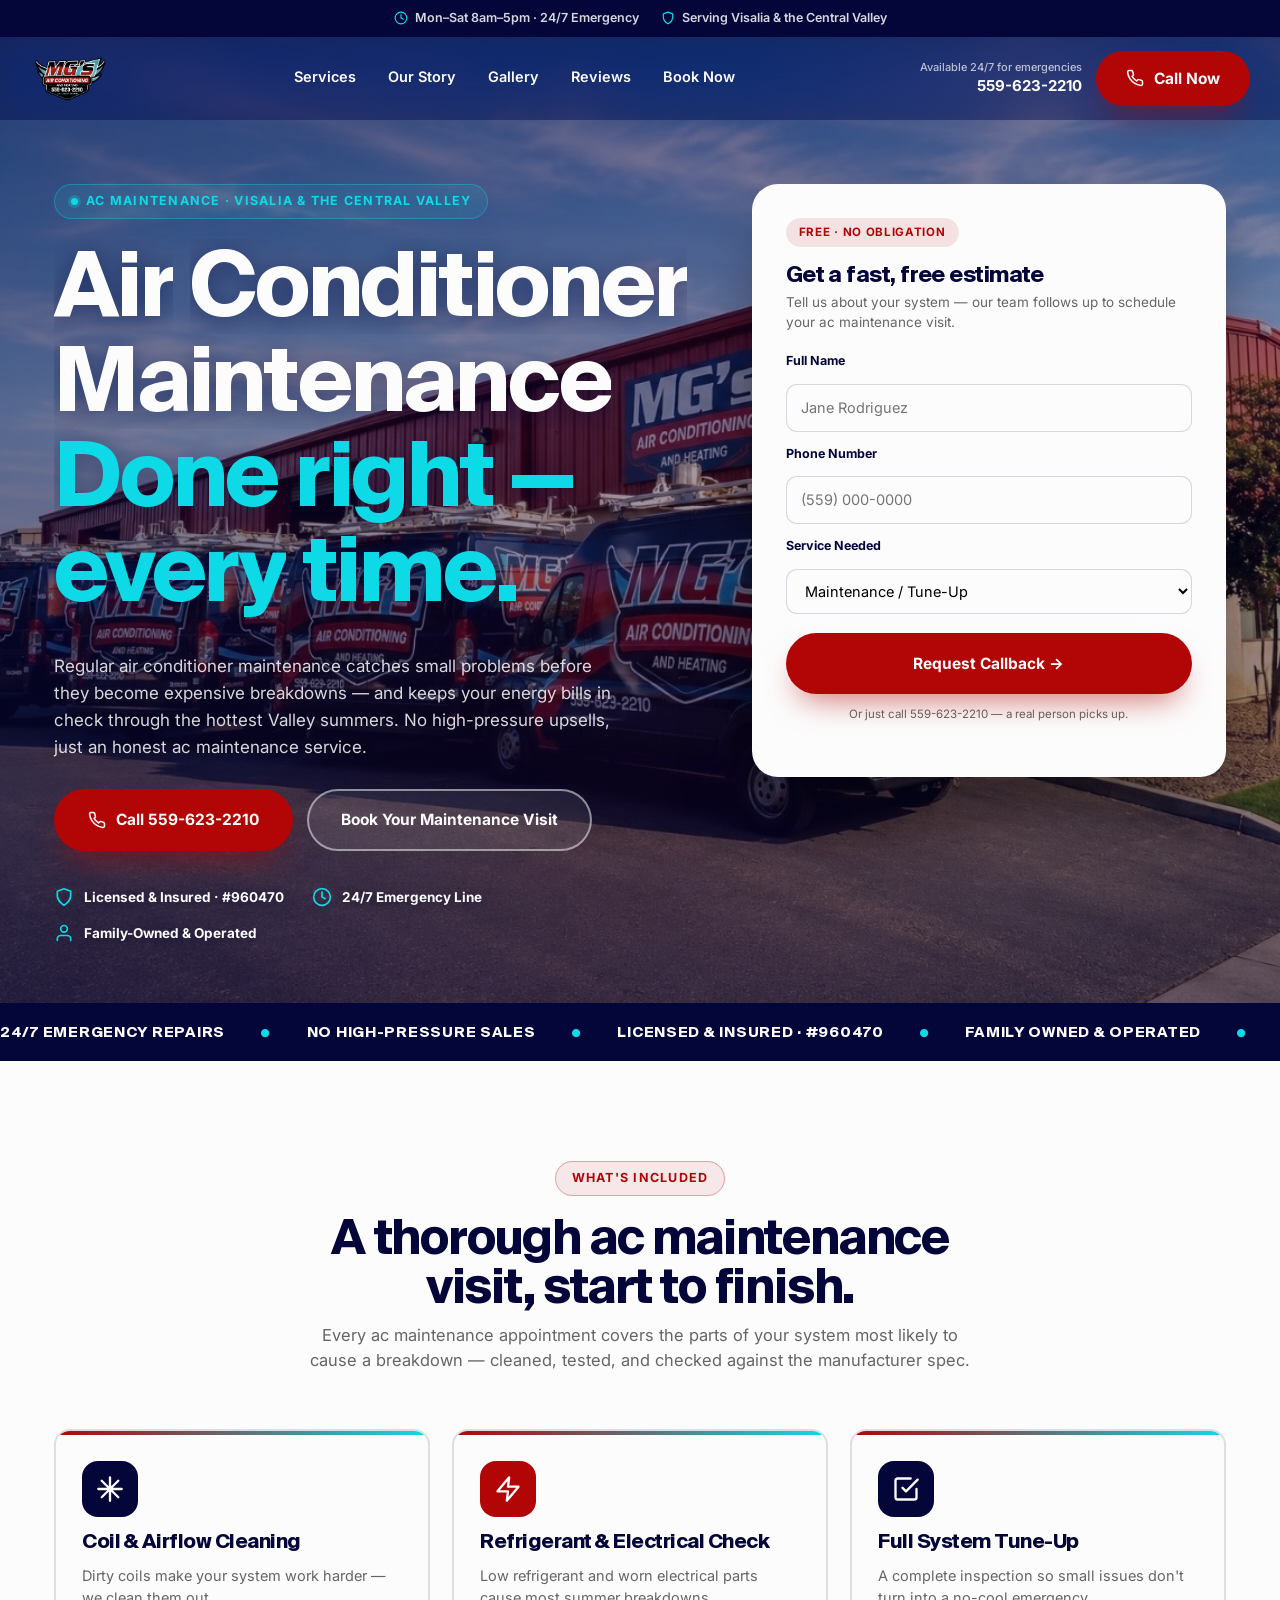
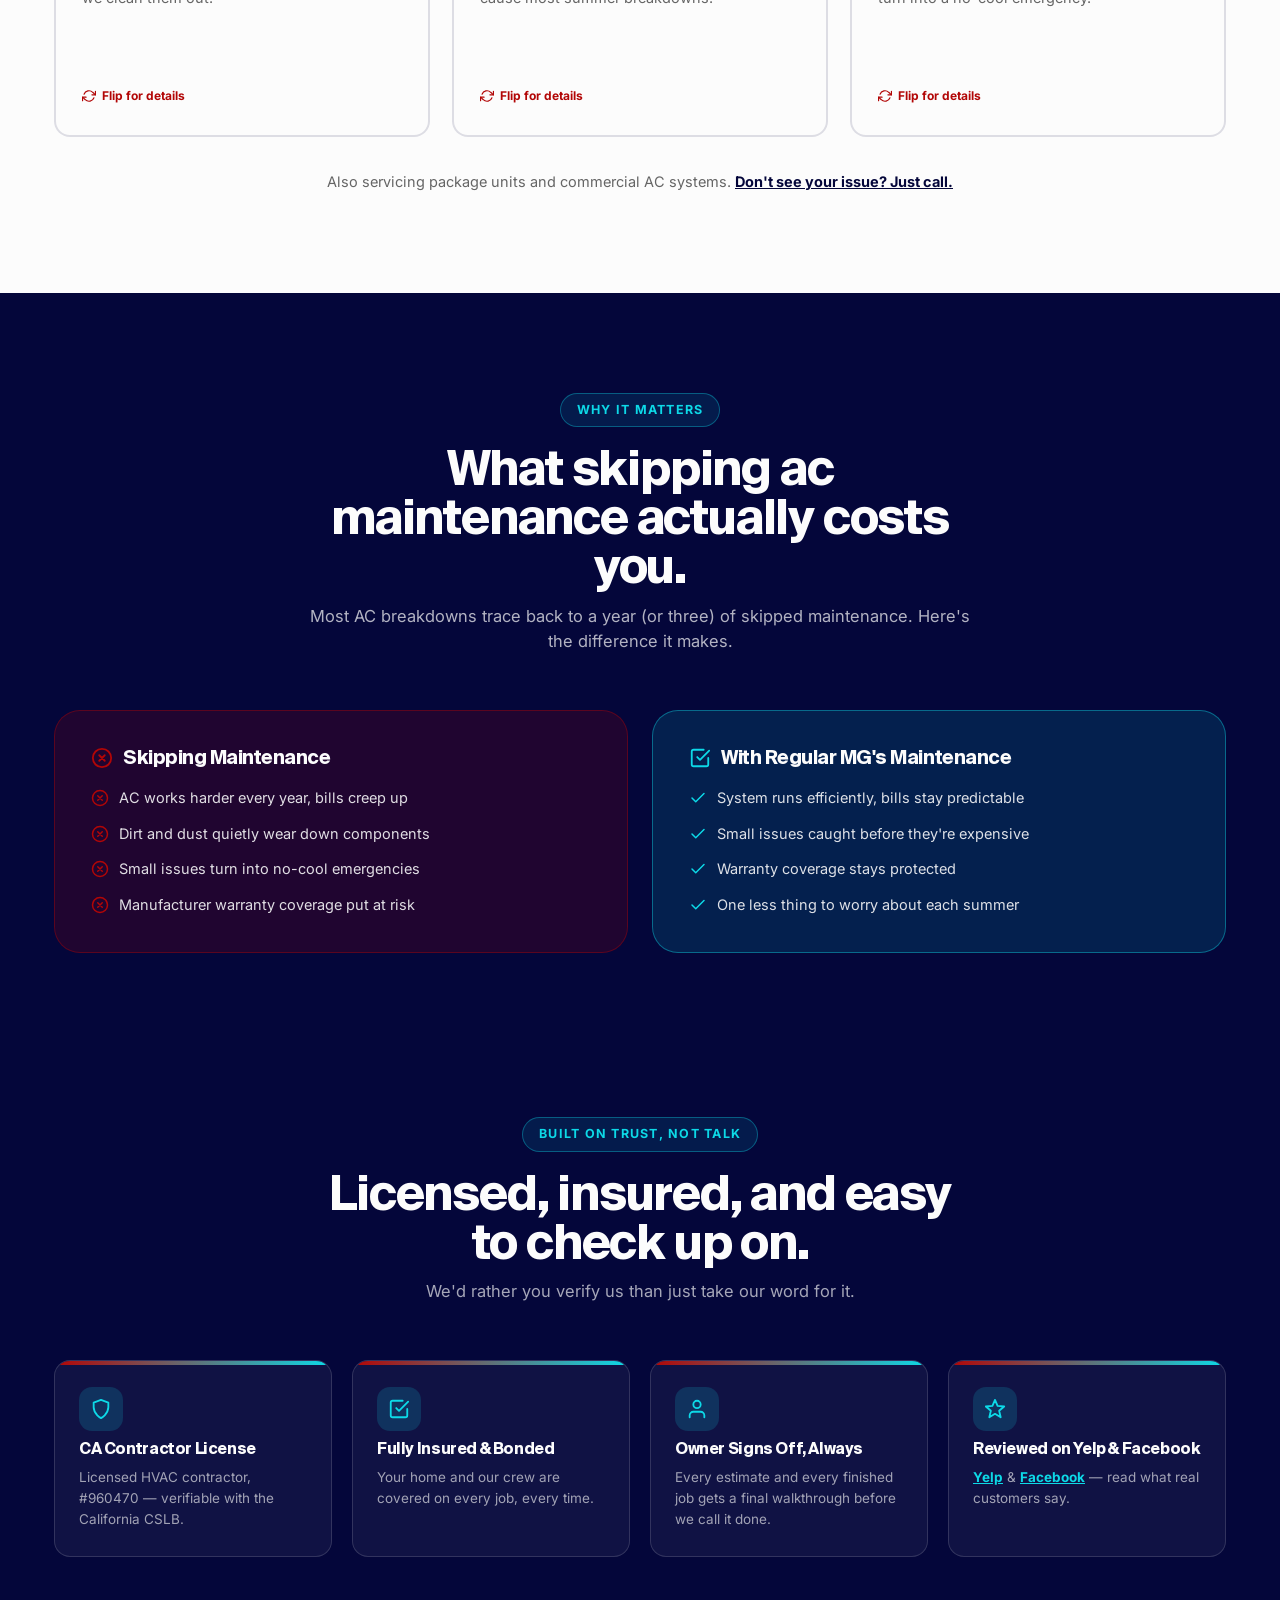
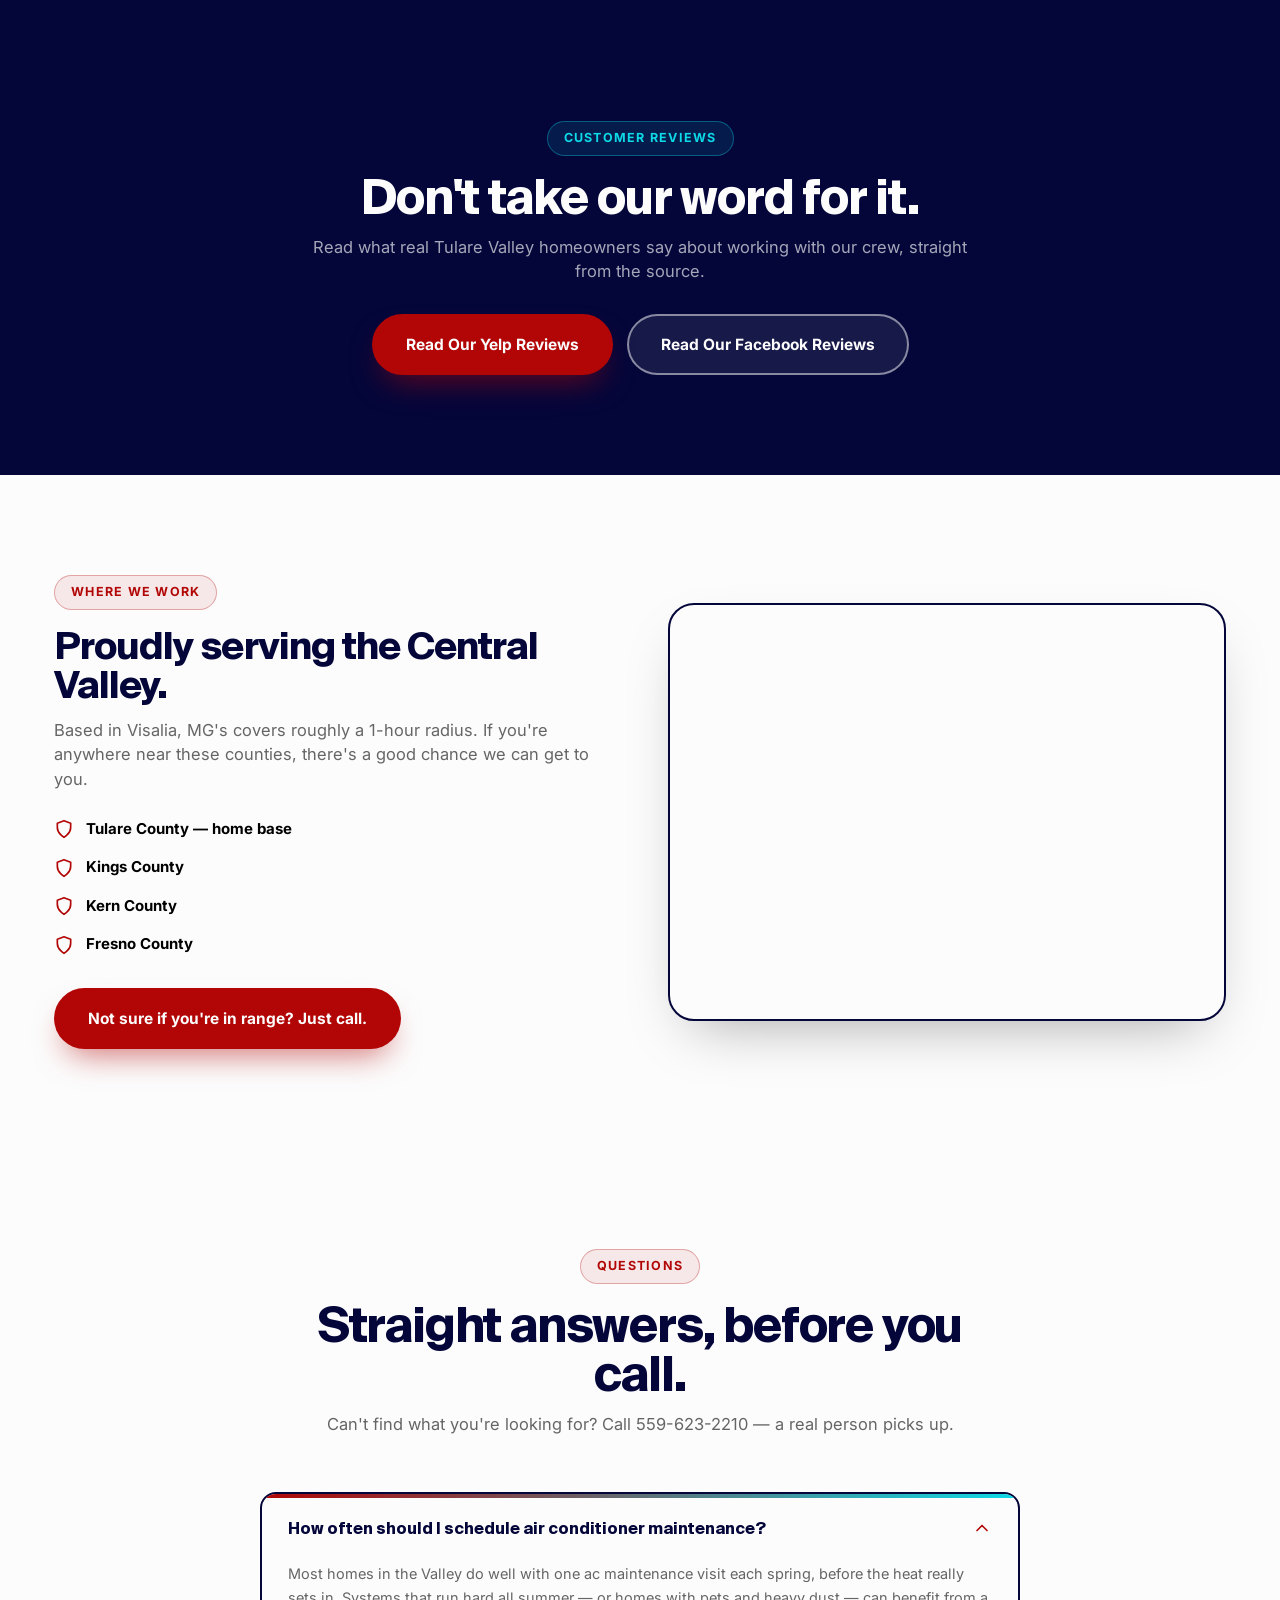
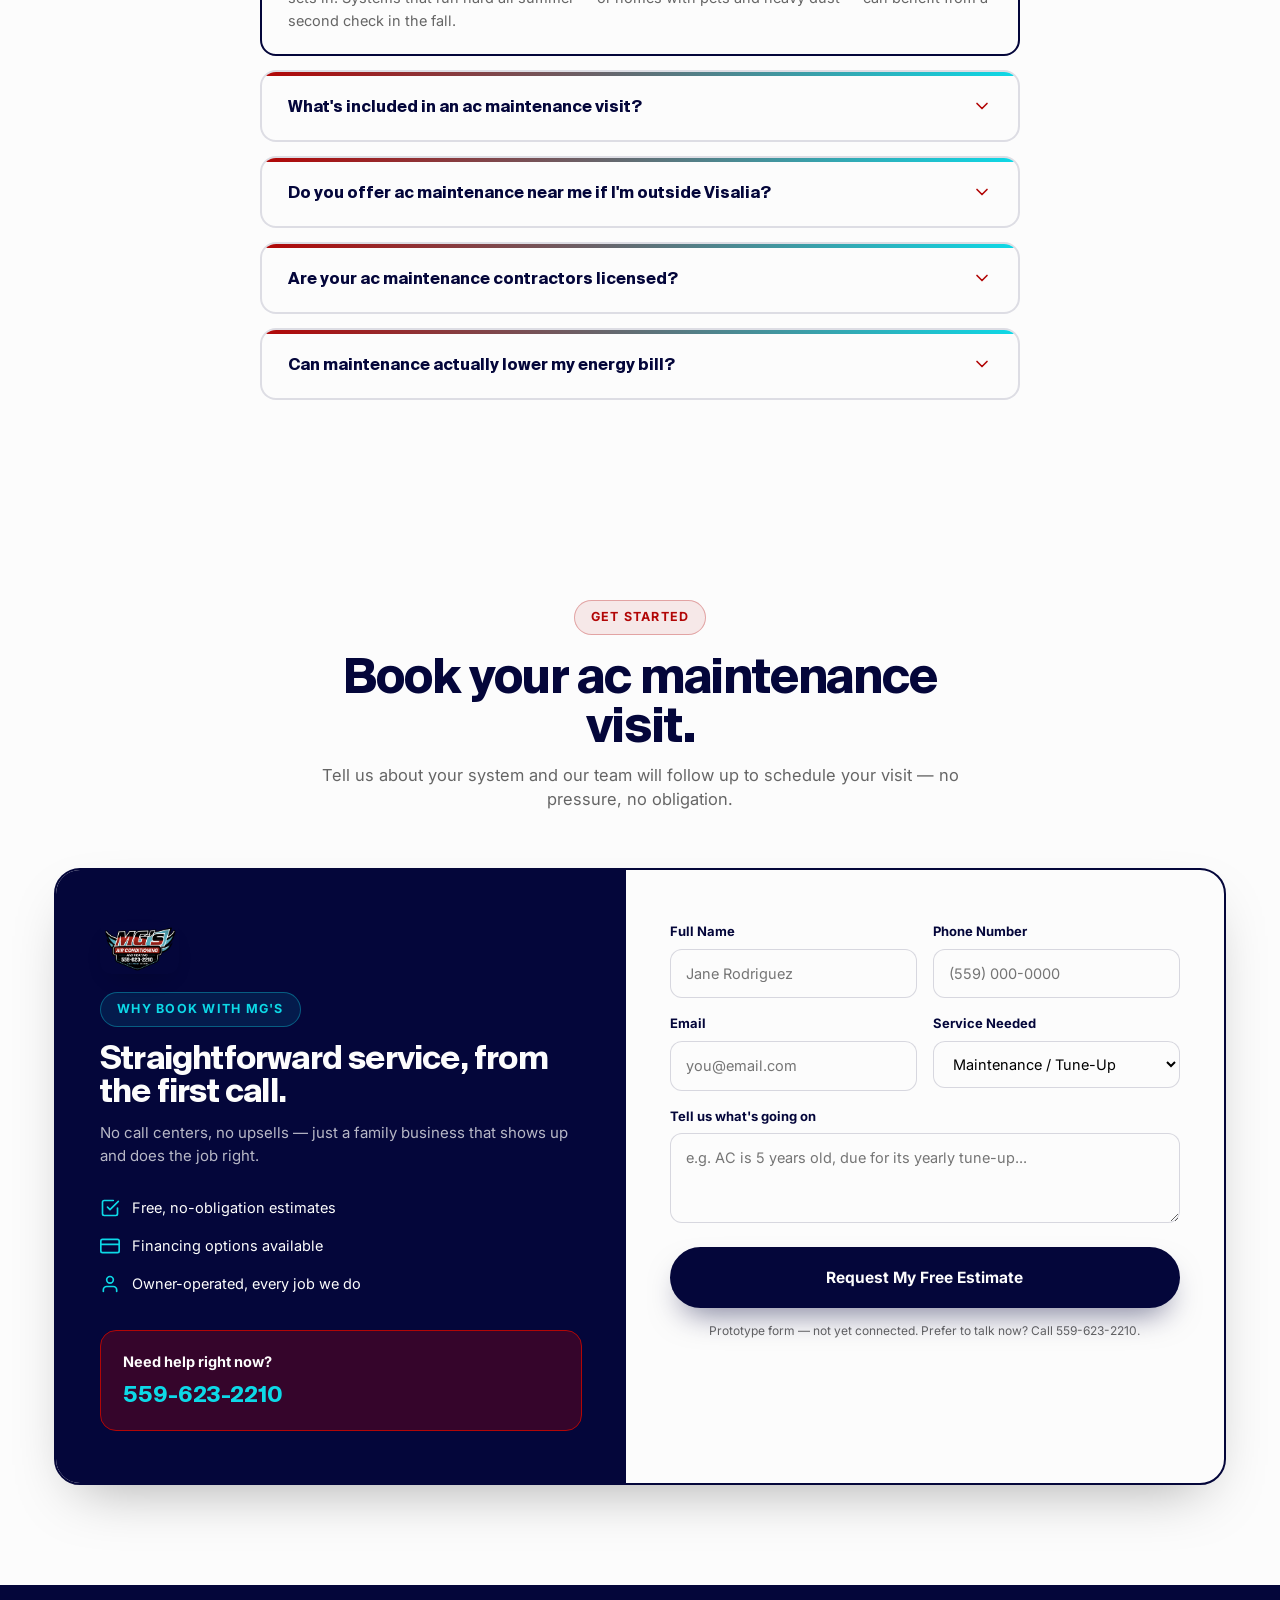
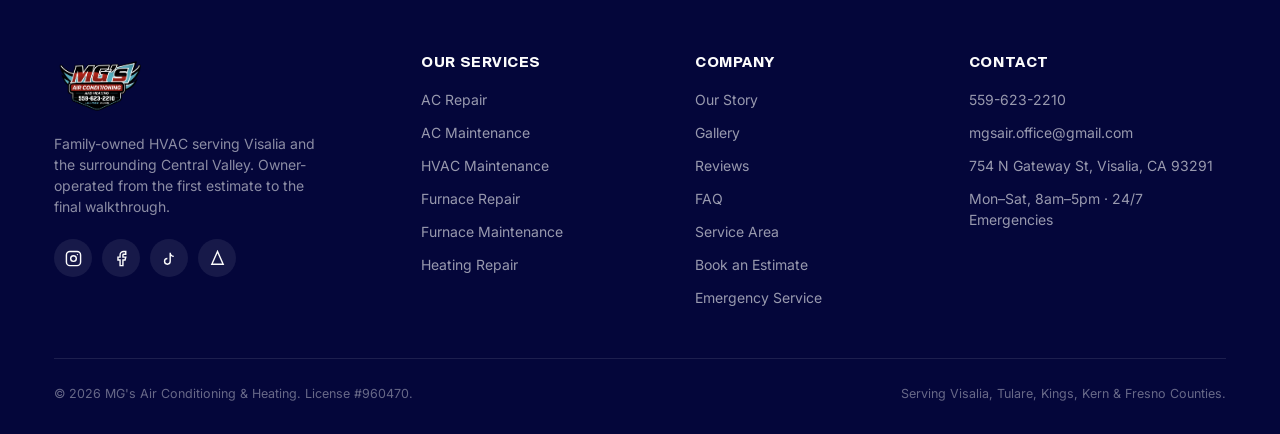
==== ac-maintenance/index.html @ 5fb90283 "Add 6 SEO/PPC landing pages and install GTM sitewide - Extract the homepage's inline <style>/<script" ====
<!DOCTYPE html>
<html lang="en">
<head>
<!-- Google Tag Manager -->
<script>(function(w,d,s,l,i){w[l]=w[l]||[];w[l].push({'gtm.start':
new Date().getTime(),event:'gtm.js'});var f=d.getElementsByTagName(s)[0],
j=d.createElement(s),dl=l!='dataLayer'?'&l='+l:'';j.async=true;j.src=
'https://www.googletagmanager.com/gtm.js?id='+i+dl;f.parentNode.insertBefore(j,f);
})(window,document,'script','dataLayer','GTM-NZDNRL2B');</script>
<!-- End Google Tag Manager -->
<meta charset="UTF-8" />
<meta name="viewport" content="width=device-width, initial-scale=1.0" />
<title>Air Conditioner Maintenance in Visalia, CA | MG's Air Conditioning &amp; Heating</title>
<meta name="description" content="Keep your AC running efficiently all summer. MG's offers professional air conditioner maintenance in Visalia and the Central Valley — no high-pressure upsells. Call 559-623-2210." />
<link rel="canonical" href="https://www.mgsairheat.com/ac-maintenance/" />
<meta property="og:type" content="website" />
<meta property="og:title" content="Air Conditioner Maintenance in Visalia, CA | MG's Air Conditioning &amp; Heating" />
<meta property="og:description" content="Keep your AC running efficiently all summer. MG's offers professional air conditioner maintenance in Visalia and the Central Valley — no high-pressure upsells." />
<meta property="og:url" content="https://www.mgsairheat.com/ac-maintenance/" />
<link rel="icon" type="image/png" href="/assets/images/favicon.png" />
<link rel="stylesheet" href="/assets/css/site.css" />
<script type="application/ld+json">
{
  "@context": "https://schema.org",
  "@type": "Service",
  "serviceType": "Air Conditioner Maintenance",
  "name": "Air Conditioner Maintenance",
  "url": "https://www.mgsairheat.com/ac-maintenance/",
  "provider": {
    "@type": "HVACBusiness",
    "name": "MG's Air Conditioning & Heating",
    "telephone": "+1-559-623-2210",
    "url": "https://www.mgsairheat.com/",
    "address": {
      "@type": "PostalAddress",
      "streetAddress": "754 N Gateway St",
      "addressLocality": "Visalia",
      "addressRegion": "CA",
      "postalCode": "93291",
      "addressCountry": "US"
    }
  },
  "areaServed": ["Tulare County, CA", "Kings County, CA", "Kern County, CA", "Fresno County, CA"]
}
</script>
</head>
<body>
<!-- Google Tag Manager (noscript) -->
<noscript><iframe src="https://www.googletagmanager.com/ns.html?id=GTM-NZDNRL2B"
height="0" width="0" style="display:none;visibility:hidden"></iframe></noscript>
<!-- End Google Tag Manager (noscript) -->

<div class="brand-bg" aria-hidden="true"></div>

<!-- ============ UTILITY BAR ============ -->
<div class="utility-bar">
  <div class="wrap utility-inner">
    <div class="utility-left">
      <span><svg viewBox="0 0 24 24" fill="none" stroke="currentColor" stroke-width="2" stroke-linecap="round" stroke-linejoin="round"><circle cx="12" cy="12" r="10"/><path d="M12 6v6l4 2"/></svg>Mon&ndash;Sat 8am&ndash;5pm &middot; 24/7 Emergency</span>
      <span class="hide-sm"><svg viewBox="0 0 24 24" fill="none" stroke="currentColor" stroke-width="2" stroke-linecap="round" stroke-linejoin="round"><path d="M12 22s8-4.5 8-11.8V5l-8-3-8 3v5.2C4 17.5 12 22 12 22z"/></svg>Serving Visalia &amp; the Central Valley</span>
    </div>
  </div>
</div>

<!-- ============ HEADER ============ -->
<header>
  <div class="wrap nav">
    <a href="/" class="brand">
      <img src="/assets/images/logo-mark.png" alt="MG's Air Conditioning & Heating" />
    </a>

    <input type="checkbox" id="nav-toggle" class="nav-toggle" />
    <nav class="nav-links">
      <a href="/#services">Services</a>
      <a href="/#story">Our Story</a>
      <a href="/#gallery">Gallery</a>
      <a href="#reviews">Reviews</a>
      <a href="#booking">Book Now</a>
    </nav>

    <div class="nav-cta">
      <div class="nav-phone">
        <small>Available 24/7 for emergencies</small>
        <strong>559-623-2210</strong>
      </div>
      <a href="tel:5596232210" class="btn btn-red btn-call">
        <svg viewBox="0 0 24 24" fill="none" stroke="currentColor" stroke-width="2" stroke-linecap="round" stroke-linejoin="round"><path d="M22 16.92v3a2 2 0 0 1-2.18 2 19.79 19.79 0 0 1-8.63-3.07 19.5 19.5 0 0 1-6-6 19.79 19.79 0 0 1-3.07-8.67A2 2 0 0 1 4.11 2h3a2 2 0 0 1 2 1.72c.127.96.361 1.903.7 2.81a2 2 0 0 1-.45 2.11L8.09 9.91a16 16 0 0 0 6 6l1.27-1.27a2 2 0 0 1 2.11-.45c.907.339 1.85.573 2.81.7A2 2 0 0 1 22 16.92z"/></svg>
        Call Now
      </a>
      <label for="nav-toggle" class="nav-toggle-label">
        <svg viewBox="0 0 24 24" fill="none" stroke="currentColor" stroke-width="2" stroke-linecap="round"><path d="M3 12h18M3 6h18M3 18h18"/></svg>
      </label>
    </div>
  </div>
</header>

<!-- ============ HERO ============ -->
<section class="hero glow-host" id="top">
  <div class="hero-media">
    <img src="/assets/images/hero-fleet.jpg" alt="MG's Air Conditioning & Heating service van fleet parked outside their Visalia shop" />
    <div class="hero-overlay"></div>
  </div>
  <div class="cursor-glow"></div>
  <div class="wrap hero-inner">
    <div class="hero-copy">
      <div class="eyebrow on-dark load-fade" style="--ld:0s"><span class="dot"></span> AC Maintenance &middot; Visalia &amp; the Central Valley</div>
      <h1>
        <span class="rline"><span class="rmask"><span class="rword" style="--d:0">Air</span></span> <span class="rmask"><span class="rword" style="--d:1">Conditioner</span></span> <span class="rmask"><span class="rword" style="--d:2">Maintenance</span></span></span>
        <span class="rline hl"><span class="rmask"><span class="rword" style="--d:3">Done</span></span> <span class="rmask"><span class="rword" style="--d:4">right</span></span> <span class="rmask"><span class="rword" style="--d:5">&mdash;</span></span> <span class="rmask"><span class="rword" style="--d:6">every</span></span> <span class="rmask"><span class="rword" style="--d:7">time.</span></span></span>
      </h1>
      <p class="load-fade" style="--ld:.6s; color:rgba(252,252,252,0.85); font-size:17px; line-height:1.6; max-width:560px; margin-bottom:28px;">Regular air conditioner maintenance catches small problems before they become expensive breakdowns &mdash; and keeps your energy bills in check through the hottest Valley summers. No high-pressure upsells, just an honest ac maintenance service.</p>
      <div class="hero-actions load-fade" style="--ld:.85s">
        <a href="tel:5596232210" class="btn btn-red">
          <svg viewBox="0 0 24 24" fill="none" stroke="currentColor" stroke-width="2" stroke-linecap="round" stroke-linejoin="round"><path d="M22 16.92v3a2 2 0 0 1-2.18 2 19.79 19.79 0 0 1-8.63-3.07 19.5 19.5 0 0 1-6-6 19.79 19.79 0 0 1-3.07-8.67A2 2 0 0 1 4.11 2h3a2 2 0 0 1 2 1.72c.127.96.361 1.903.7 2.81a2 2 0 0 1-.45 2.11L8.09 9.91a16 16 0 0 0 6 6l1.27-1.27a2 2 0 0 1 2.11-.45c.907.339 1.85.573 2.81.7A2 2 0 0 1 22 16.92z"/></svg>
          Call 559-623-2210
        </a>
        <a href="#booking" class="btn btn-ghost">Book Your Maintenance Visit</a>
      </div>
      <div class="hero-trust load-fade" style="--ld:1s">
        <div><svg viewBox="0 0 24 24" fill="none" stroke="currentColor" stroke-width="2" stroke-linecap="round" stroke-linejoin="round"><path d="M12 22s8-4.5 8-11.8V5l-8-3-8 3v5.2C4 17.5 12 22 12 22z"/></svg><span>Licensed &amp; Insured &middot; #960470</span></div>
        <div><svg viewBox="0 0 24 24" fill="none" stroke="currentColor" stroke-width="2" stroke-linecap="round" stroke-linejoin="round"><circle cx="12" cy="12" r="10"/><path d="M12 6v6l4 2"/></svg><span>24/7 Emergency Line</span></div>
        <div><svg viewBox="0 0 24 24" fill="none" stroke="currentColor" stroke-width="2" stroke-linecap="round" stroke-linejoin="round"><path d="M20 21v-2a4 4 0 0 0-4-4H8a4 4 0 0 0-4 4v2"/><circle cx="12" cy="7" r="4"/></svg><span>Family-Owned &amp; Operated</span></div>
      </div>
    </div>

    <div class="quote-card reveal d2">
      <div class="badge">Free &middot; No Obligation</div>
      <h3>Get a fast, free estimate</h3>
      <p>Tell us about your system &mdash; our team follows up to schedule your ac maintenance visit.</p>
      <div class="field"><label for="hero-name">Full Name</label><input id="hero-name" type="text" placeholder="Jane Rodriguez"/></div>
      <div class="field"><label for="hero-phone">Phone Number</label><input id="hero-phone" type="tel" placeholder="(559) 000-0000"/></div>
      <div class="field"><label for="hero-service">Service Needed</label>
        <select id="hero-service">
          <option selected>Maintenance / Tune-Up</option>
          <option>AC Repair</option>
          <option>AC Installation</option>
          <option>Furnace Repair</option>
          <option>Heat Pump Service</option>
          <option>Mini-Split Installation</option>
          <option>Ductwork</option>
          <option>Indoor Air Quality</option>
          <option>Emergency Service</option>
          <option>Other</option>
        </select>
      </div>
      <a href="#booking" class="btn btn-red">Request Callback &rarr;</a>
      <p class="fine">Or just call 559-623-2210 &mdash; a real person picks up.</p>
    </div>
  </div>
</section>

<!-- ============ MARQUEE ============ -->
<div class="marquee">
  <div class="marquee-track">
    <span>24/7 Emergency Repairs</span><span class="sep">&#9679;</span>
    <span>No High-Pressure Sales</span><span class="sep">&#9679;</span>
    <span>Licensed &amp; Insured &middot; #960470</span><span class="sep">&#9679;</span>
    <span>Family Owned &amp; Operated</span><span class="sep">&#9679;</span>
    <span>Free Estimates</span><span class="sep">&#9679;</span>
    <span>24/7 Emergency Repairs</span><span class="sep">&#9679;</span>
    <span>No High-Pressure Sales</span><span class="sep">&#9679;</span>
    <span>Licensed &amp; Insured &middot; #960470</span><span class="sep">&#9679;</span>
    <span>Family Owned &amp; Operated</span><span class="sep">&#9679;</span>
    <span>Free Estimates</span><span class="sep">&#9679;</span>
  </div>
</div>

<!-- ============ WHAT'S INCLUDED ============ -->
<section id="services">
  <div class="wrap">
    <div class="section-head center reveal">
      <div class="eyebrow">What's Included</div>
      <h2>A thorough ac maintenance visit, start to finish.</h2>
      <p>Every ac maintenance appointment covers the parts of your system most likely to cause a breakdown &mdash; cleaned, tested, and checked against the manufacturer spec.</p>
    </div>

    <div class="services-grid">

      <div class="service-card reveal" tabindex="0">
        <div class="flip-inner">
          <div class="flip-face flip-front">
            <div class="service-icon"><svg viewBox="0 0 24 24" fill="none" stroke="currentColor" stroke-width="2" stroke-linecap="round" stroke-linejoin="round"><path d="M12 2v20M4.9 4.9l14.2 14.2M19.1 4.9 4.9 19.1M2 12h20"/></svg></div>
            <h3>Coil &amp; Airflow Cleaning</h3>
            <p>Dirty coils make your system work harder &mdash; we clean them out.</p>
            <span class="flip-hint"><svg viewBox="0 0 24 24" fill="none" stroke="currentColor" stroke-width="2" stroke-linecap="round" stroke-linejoin="round"><path d="M23 4v6h-6M1 20v-6h6"/><path d="M3.51 9a9 9 0 0 1 14.85-3.36L23 10M1 14l4.64 4.36A9 9 0 0 0 20.49 15"/></svg>Flip for details</span>
          </div>
          <div class="flip-face flip-back">
            <div>
              <h3>Coil &amp; Airflow Cleaning</h3>
              <ul>
                <li>Condenser &amp; evaporator coil cleaning</li>
                <li>Filter inspection &amp; replacement</li>
                <li>Airflow &amp; blower check</li>
              </ul>
            </div>
            <a href="tel:5596232210" class="btn btn-ghost btn-sm">Call About This</a>
          </div>
        </div>
      </div>

      <div class="service-card heat reveal d1" tabindex="0">
        <div class="flip-inner">
          <div class="flip-face flip-front">
            <div class="service-icon"><svg viewBox="0 0 24 24" fill="none" stroke="currentColor" stroke-width="2" stroke-linecap="round" stroke-linejoin="round"><path d="M13 2 3 14h9l-1 8 10-12h-9l1-8z"/></svg></div>
            <h3>Refrigerant &amp; Electrical Check</h3>
            <p>Low refrigerant and worn electrical parts cause most summer breakdowns.</p>
            <span class="flip-hint"><svg viewBox="0 0 24 24" fill="none" stroke="currentColor" stroke-width="2" stroke-linecap="round" stroke-linejoin="round"><path d="M23 4v6h-6M1 20v-6h6"/><path d="M3.51 9a9 9 0 0 1 14.85-3.36L23 10M1 14l4.64 4.36A9 9 0 0 0 20.49 15"/></svg>Flip for details</span>
          </div>
          <div class="flip-face flip-back">
            <div>
              <h3>Refrigerant &amp; Electrical Check</h3>
              <ul>
                <li>Refrigerant level check</li>
                <li>Electrical connections tightened &amp; tested</li>
                <li>Capacitor &amp; contactor inspection</li>
              </ul>
            </div>
            <a href="tel:5596232210" class="btn btn-ghost btn-sm">Call About This</a>
          </div>
        </div>
      </div>

      <div class="service-card reveal d2" tabindex="0">
        <div class="flip-inner">
          <div class="flip-face flip-front">
            <div class="service-icon"><svg viewBox="0 0 24 24" fill="none" stroke="currentColor" stroke-width="2" stroke-linecap="round" stroke-linejoin="round"><path d="M9 11l3 3L22 4"/><path d="M21 12v7a2 2 0 0 1-2 2H5a2 2 0 0 1-2-2V5a2 2 0 0 1 2-2h11"/></svg></div>
            <h3>Full System Tune-Up</h3>
            <p>A complete inspection so small issues don't turn into a no-cool emergency.</p>
            <span class="flip-hint"><svg viewBox="0 0 24 24" fill="none" stroke="currentColor" stroke-width="2" stroke-linecap="round" stroke-linejoin="round"><path d="M23 4v6h-6M1 20v-6h6"/><path d="M3.51 9a9 9 0 0 1 14.85-3.36L23 10M1 14l4.64 4.36A9 9 0 0 0 20.49 15"/></svg>Flip for details</span>
          </div>
          <div class="flip-face flip-back">
            <div>
              <h3>Full System Tune-Up</h3>
              <ul>
                <li>Thermostat calibration</li>
                <li>Condensate drain check</li>
                <li>Written report with findings</li>
              </ul>
            </div>
            <a href="tel:5596232210" class="btn btn-ghost btn-sm">Call About This</a>
          </div>
        </div>
      </div>

    </div>

    <p class="services-note">Also servicing package units and commercial AC systems. <a href="tel:5596232210" style="color:var(--navy); font-weight:700; text-decoration:underline;">Don't see your issue? Just call.</a></p>
  </div>
</section>

<!-- ============ WHY IT MATTERS ============ -->
<section class="standard glow-host" id="standard" data-nav-theme="dark">
  <div class="cursor-glow"></div>
  <div class="wrap">
    <div class="section-head center reveal">
      <div class="eyebrow on-dark">Why It Matters</div>
      <h2>What skipping ac maintenance actually costs you.</h2>
      <p>Most AC breakdowns trace back to a year (or three) of skipped maintenance. Here's the difference it makes.</p>
    </div>
    <div class="compare-grid">
      <div class="compare-card bad reveal">
        <h3><svg viewBox="0 0 24 24" fill="none" stroke="currentColor" stroke-width="2" stroke-linecap="round" stroke-linejoin="round"><circle cx="12" cy="12" r="10"/><path d="M15 9l-6 6M9 9l6 6"/></svg>Skipping Maintenance</h3>
        <ul>
          <li><svg viewBox="0 0 24 24" fill="none" stroke="currentColor" stroke-width="2" stroke-linecap="round" stroke-linejoin="round"><circle cx="12" cy="12" r="10"/><path d="M15 9l-6 6M9 9l6 6"/></svg><span>AC works harder every year, bills creep up</span></li>
          <li><svg viewBox="0 0 24 24" fill="none" stroke="currentColor" stroke-width="2" stroke-linecap="round" stroke-linejoin="round"><circle cx="12" cy="12" r="10"/><path d="M15 9l-6 6M9 9l6 6"/></svg><span>Dirt and dust quietly wear down components</span></li>
          <li><svg viewBox="0 0 24 24" fill="none" stroke="currentColor" stroke-width="2" stroke-linecap="round" stroke-linejoin="round"><circle cx="12" cy="12" r="10"/><path d="M15 9l-6 6M9 9l6 6"/></svg><span>Small issues turn into no-cool emergencies</span></li>
          <li><svg viewBox="0 0 24 24" fill="none" stroke="currentColor" stroke-width="2" stroke-linecap="round" stroke-linejoin="round"><circle cx="12" cy="12" r="10"/><path d="M15 9l-6 6M9 9l6 6"/></svg><span>Manufacturer warranty coverage put at risk</span></li>
        </ul>
      </div>
      <div class="compare-card good reveal d1">
        <h3><svg viewBox="0 0 24 24" fill="none" stroke="currentColor" stroke-width="2" stroke-linecap="round" stroke-linejoin="round"><path d="M9 11l3 3L22 4"/><path d="M21 12v7a2 2 0 0 1-2 2H5a2 2 0 0 1-2-2V5a2 2 0 0 1 2-2h11"/></svg>With Regular MG's Maintenance</h3>
        <ul>
          <li><svg viewBox="0 0 24 24" fill="none" stroke="currentColor" stroke-width="2" stroke-linecap="round" stroke-linejoin="round"><path d="M20 6 9 17l-5-5"/></svg><span>System runs efficiently, bills stay predictable</span></li>
          <li><svg viewBox="0 0 24 24" fill="none" stroke="currentColor" stroke-width="2" stroke-linecap="round" stroke-linejoin="round"><path d="M20 6 9 17l-5-5"/></svg><span>Small issues caught before they're expensive</span></li>
          <li><svg viewBox="0 0 24 24" fill="none" stroke="currentColor" stroke-width="2" stroke-linecap="round" stroke-linejoin="round"><path d="M20 6 9 17l-5-5"/></svg><span>Warranty coverage stays protected</span></li>
          <li><svg viewBox="0 0 24 24" fill="none" stroke="currentColor" stroke-width="2" stroke-linecap="round" stroke-linejoin="round"><path d="M20 6 9 17l-5-5"/></svg><span>One less thing to worry about each summer</span></li>
        </ul>
      </div>
    </div>
  </div>
</section>

<!-- ============ CERTIFICATIONS ============ -->
<section class="cert-strip glow-host" id="trust" data-nav-theme="dark">
  <div class="cursor-glow"></div>
  <div class="wrap">
    <div class="section-head center reveal">
      <div class="eyebrow on-dark">Built On Trust, Not Talk</div>
      <h2>Licensed, insured, and easy to check up on.</h2>
      <p>We'd rather you verify us than just take our word for it.</p>
    </div>
    <div class="cert-grid">
      <div class="cert-card lift reveal">
        <div class="service-icon"><svg viewBox="0 0 24 24" fill="none" stroke="currentColor" stroke-width="2" stroke-linecap="round" stroke-linejoin="round"><path d="M12 22s8-4.5 8-11.8V5l-8-3-8 3v5.2C4 17.5 12 22 12 22z"/></svg></div>
        <h4>CA Contractor License</h4>
        <p>Licensed HVAC contractor, #960470 &mdash; verifiable with the California CSLB.</p>
      </div>
      <div class="cert-card lift reveal d1">
        <div class="service-icon"><svg viewBox="0 0 24 24" fill="none" stroke="currentColor" stroke-width="2" stroke-linecap="round" stroke-linejoin="round"><path d="M9 11l3 3L22 4"/><path d="M21 12v7a2 2 0 0 1-2 2H5a2 2 0 0 1-2-2V5a2 2 0 0 1 2-2h11"/></svg></div>
        <h4>Fully Insured &amp; Bonded</h4>
        <p>Your home and our crew are covered on every job, every time.</p>
      </div>
      <div class="cert-card lift reveal d2">
        <div class="service-icon"><svg viewBox="0 0 24 24" fill="none" stroke="currentColor" stroke-width="2" stroke-linecap="round" stroke-linejoin="round"><path d="M20 21v-2a4 4 0 0 0-4-4H8a4 4 0 0 0-4 4v2"/><circle cx="12" cy="7" r="4"/></svg></div>
        <h4>Owner Signs Off, Always</h4>
        <p>Every estimate and every finished job gets a final walkthrough before we call it done.</p>
      </div>
      <div class="cert-card lift reveal d3">
        <div class="service-icon"><svg viewBox="0 0 24 24" fill="none" stroke="currentColor" stroke-width="2" stroke-linecap="round" stroke-linejoin="round"><path d="M12 17.27 18.18 21l-1.64-7.03L22 9.24l-7.19-.61L12 2 9.19 8.63 2 9.24l5.46 4.73L5.82 21z"/></svg></div>
        <h4>Reviewed on Yelp &amp; Facebook</h4>
        <p><a href="https://www.yelp.com/biz/mgs-air-conditioning-and-heating-visalia" target="_blank" rel="noopener">Yelp</a> &amp; <a href="https://www.facebook.com/mgsair/" target="_blank" rel="noopener">Facebook</a> &mdash; read what real customers say.</p>
      </div>
    </div>
  </div>
</section>

<!-- ============ REVIEWS ============ -->
<section class="reviews glow-host" id="reviews" data-nav-theme="dark">
  <div class="cursor-glow"></div>
  <div class="wrap">
    <div class="reviews-banner reveal">
      <div class="section-head center">
        <div class="eyebrow on-dark">Customer Reviews</div>
        <h2>Don't take our word for it.</h2>
        <p>Read what real Tulare Valley homeowners say about working with our crew, straight from the source.</p>
      </div>
      <div class="reviews-links">
        <a href="https://www.yelp.com/biz/mgs-air-conditioning-and-heating-visalia" target="_blank" rel="noopener" class="btn btn-red">Read Our Yelp Reviews</a>
        <a href="https://www.facebook.com/mgsair/" target="_blank" rel="noopener" class="btn btn-ghost">Read Our Facebook Reviews</a>
      </div>
    </div>
  </div>
</section>

<!-- ============ SERVICE AREA ============ -->
<section id="service-area">
  <div class="wrap area-grid">
    <div class="reveal">
      <div class="eyebrow">Where We Work</div>
      <h2 style="font-size:clamp(28px,3.6vw,38px); margin:16px 0 14px;">Proudly serving the Central Valley.</h2>
      <p style="color:var(--muted); font-size:16.5px;">Based in Visalia, MG's covers roughly a 1-hour radius. If you're anywhere near these counties, there's a good chance we can get to you.</p>
      <div class="area-list">
        <div><svg viewBox="0 0 24 24" fill="none" stroke="currentColor" stroke-width="2" stroke-linecap="round" stroke-linejoin="round"><path d="M12 22s8-4.5 8-11.8V5l-8-3-8 3v5.2C4 17.5 12 22 12 22z"/></svg><span>Tulare County &mdash; home base</span></div>
        <div><svg viewBox="0 0 24 24" fill="none" stroke="currentColor" stroke-width="2" stroke-linecap="round" stroke-linejoin="round"><path d="M12 22s8-4.5 8-11.8V5l-8-3-8 3v5.2C4 17.5 12 22 12 22z"/></svg><span>Kings County</span></div>
        <div><svg viewBox="0 0 24 24" fill="none" stroke="currentColor" stroke-width="2" stroke-linecap="round" stroke-linejoin="round"><path d="M12 22s8-4.5 8-11.8V5l-8-3-8 3v5.2C4 17.5 12 22 12 22z"/></svg><span>Kern County</span></div>
        <div><svg viewBox="0 0 24 24" fill="none" stroke="currentColor" stroke-width="2" stroke-linecap="round" stroke-linejoin="round"><path d="M12 22s8-4.5 8-11.8V5l-8-3-8 3v5.2C4 17.5 12 22 12 22z"/></svg><span>Fresno County</span></div>
      </div>
      <a href="tel:5596232210" class="btn btn-red">Not sure if you're in range? Just call.</a>
    </div>
    <div class="area-map-embed reveal d1">
      <iframe
        src="https://maps.google.com/maps?q=754+N+Gateway+St,+Visalia,+CA+93291&z=9&output=embed"
        title="Map of MG's Air Conditioning &amp; Heating's Visalia, CA service area"
        loading="lazy"
        referrerpolicy="no-referrer-when-downgrade"
        allowfullscreen></iframe>
    </div>
  </div>
</section>

<!-- ============ FAQ ============ -->
<section id="faq">
  <div class="wrap">
    <div class="section-head center reveal">
      <div class="eyebrow">Questions</div>
      <h2>Straight answers, before you call.</h2>
      <p>Can't find what you're looking for? Call 559-623-2210 &mdash; a real person picks up.</p>
    </div>
    <div class="faq-list reveal">
      <details class="faq-item" open>
        <summary><span class="faq-q">How often should I schedule air conditioner maintenance?</span><svg class="chevron" viewBox="0 0 24 24" fill="none" stroke="currentColor" stroke-width="2" stroke-linecap="round" stroke-linejoin="round"><path d="M6 9l6 6 6-6"/></svg></summary>
        <p class="faq-a">Most homes in the Valley do well with one ac maintenance visit each spring, before the heat really sets in. Systems that run hard all summer &mdash; or homes with pets and heavy dust &mdash; can benefit from a second check in the fall.</p>
      </details>
      <details class="faq-item">
        <summary><span class="faq-q">What's included in an ac maintenance visit?</span><svg class="chevron" viewBox="0 0 24 24" fill="none" stroke="currentColor" stroke-width="2" stroke-linecap="round" stroke-linejoin="round"><path d="M6 9l6 6 6-6"/></svg></summary>
        <p class="faq-a">We clean the coils, check refrigerant levels, inspect electrical connections, test the capacitor and contactor, check airflow, and calibrate the thermostat &mdash; then walk you through what we found.</p>
      </details>
      <details class="faq-item">
        <summary><span class="faq-q">Do you offer ac maintenance near me if I'm outside Visalia?</span><svg class="chevron" viewBox="0 0 24 24" fill="none" stroke="currentColor" stroke-width="2" stroke-linecap="round" stroke-linejoin="round"><path d="M6 9l6 6 6-6"/></svg></summary>
        <p class="faq-a">We're based in Visalia and regularly serve Tulare, Kings, Kern, and Fresno counties &mdash; roughly a 1-hour radius. Give us a call and we'll let you know if you're in range.</p>
      </details>
      <details class="faq-item">
        <summary><span class="faq-q">Are your ac maintenance contractors licensed?</span><svg class="chevron" viewBox="0 0 24 24" fill="none" stroke="currentColor" stroke-width="2" stroke-linecap="round" stroke-linejoin="round"><path d="M6 9l6 6 6-6"/></svg></summary>
        <p class="faq-a">Yes &mdash; California Contractor License #960470, fully insured and bonded, and every job gets a final walkthrough from the owner.</p>
      </details>
      <details class="faq-item">
        <summary><span class="faq-q">Can maintenance actually lower my energy bill?</span><svg class="chevron" viewBox="0 0 24 24" fill="none" stroke="currentColor" stroke-width="2" stroke-linecap="round" stroke-linejoin="round"><path d="M6 9l6 6 6-6"/></svg></summary>
        <p class="faq-a">A neglected system has to work harder to hit the same temperature, which shows up on your bill. Clean coils, correct refrigerant charge, and good airflow are the biggest factors &mdash; maintenance addresses all three.</p>
      </details>
    </div>
  </div>
</section>

<!-- ============ BOOKING ============ -->
<section class="booking" id="booking">
  <div class="wrap">
    <div class="section-head center reveal">
      <div class="eyebrow">Get Started</div>
      <h2>Book your ac maintenance visit.</h2>
      <p>Tell us about your system and our team will follow up to schedule your visit &mdash; no pressure, no obligation.</p>
    </div>

    <div class="booking-shell reveal">
      <div class="booking-side">
        <div>
          <img src="/assets/images/logo-mark.png" alt="MG's Air Conditioning & Heating" class="booking-logo" />
          <div class="eyebrow on-dark">Why book with MG's</div>
          <h2>Straightforward service, from the first call.</h2>
          <p>No call centers, no upsells &mdash; just a family business that shows up and does the job right.</p>
          <div class="booking-perks">
            <div><svg viewBox="0 0 24 24" fill="none" stroke="currentColor" stroke-width="2" stroke-linecap="round" stroke-linejoin="round"><path d="M9 11l3 3L22 4"/><path d="M21 12v7a2 2 0 0 1-2 2H5a2 2 0 0 1-2-2V5a2 2 0 0 1 2-2h11"/></svg>Free, no-obligation estimates</div>
            <div><svg viewBox="0 0 24 24" fill="none" stroke="currentColor" stroke-width="2" stroke-linecap="round" stroke-linejoin="round"><rect x="1" y="4" width="22" height="16" rx="2"/><path d="M1 10h22"/></svg>Financing options available</div>
            <div><svg viewBox="0 0 24 24" fill="none" stroke="currentColor" stroke-width="2" stroke-linecap="round" stroke-linejoin="round"><path d="M20 21v-2a4 4 0 0 0-4-4H8a4 4 0 0 0-4 4v2"/><circle cx="12" cy="7" r="4"/></svg>Owner-operated, every job we do</div>
          </div>
        </div>
        <div class="emergency-box">
          <strong>Need help right now?</strong>
          <a href="tel:5596232210">559-623-2210</a>
        </div>
      </div>

      <form class="booking-form" onsubmit="return false;">
        <div class="field-row">
          <div class="field"><label for="name">Full Name</label><input id="name" type="text" placeholder="Jane Rodriguez" required/></div>
          <div class="field"><label for="phone">Phone Number</label><input id="phone" type="tel" placeholder="(559) 000-0000" required/></div>
        </div>
        <div class="field-row">
          <div class="field"><label for="email">Email</label><input id="email" type="email" placeholder="you@email.com"/></div>
          <div class="field"><label for="service">Service Needed</label>
            <select id="service">
              <option selected>Maintenance / Tune-Up</option>
              <option>AC Repair</option>
              <option>AC Installation</option>
              <option>Furnace Repair</option>
              <option>Furnace Installation</option>
              <option>Heat Pump Service</option>
              <option>Mini-Split Installation</option>
              <option>Ductwork</option>
              <option>Indoor Air Quality</option>
              <option>Emergency Service</option>
              <option>Other</option>
            </select>
          </div>
        </div>
        <div class="field-row">
          <div class="field full"><label for="details">Tell us what's going on</label><textarea id="details" placeholder="e.g. AC is 5 years old, due for its yearly tune-up..."></textarea></div>
        </div>
        <button type="submit" class="btn btn-navy">Request My Free Estimate</button>
        <p class="form-fineprint">Prototype form &mdash; not yet connected. Prefer to talk now? Call 559-623-2210.</p>
      </form>
    </div>
  </div>
</section>

<!-- ============ FOOTER ============ -->
<footer class="glow-host" data-nav-theme="dark">
  <div class="cursor-glow"></div>
  <div class="wrap">
    <div class="footer-grid">
      <div class="footer-brand">
        <a href="/" class="brand">
          <img src="/assets/images/logo-mark.png" alt="MG's Air Conditioning & Heating" style="height:60px;"/>
        </a>
        <p>Family-owned HVAC serving Visalia and the surrounding Central Valley. Owner-operated from the first estimate to the final walkthrough.</p>
        <div class="footer-social">
          <a href="https://instagram.com/mgs_air_conditioning_" aria-label="Instagram" target="_blank" rel="noopener"><svg viewBox="0 0 24 24" fill="none" stroke="#fcfcfc" stroke-width="2"><rect x="2" y="2" width="20" height="20" rx="5"/><circle cx="12" cy="12" r="4"/><circle cx="17.5" cy="6.5" r="1" fill="#fcfcfc" stroke="none"/></svg></a>
          <a href="https://www.facebook.com/mgsair/" aria-label="Facebook" target="_blank" rel="noopener"><svg viewBox="0 0 24 24" fill="none" stroke="#fcfcfc" stroke-width="2"><path d="M18 2h-3a5 5 0 0 0-5 5v3H7v4h3v8h4v-8h3l1-4h-4V7a1 1 0 0 1 1-1h3z"/></svg></a>
          <a href="https://tiktok.com/@mgsairconditioning" aria-label="TikTok" target="_blank" rel="noopener"><svg viewBox="0 0 24 24" fill="none" stroke="#fcfcfc" stroke-width="2"><path d="M9 12a4 4 0 1 0 4 4V4a5 5 0 0 0 5 5"/></svg></a>
          <a href="https://www.yelp.com/biz/mgs-air-conditioning-and-heating-visalia" aria-label="Yelp" target="_blank" rel="noopener"><svg viewBox="0 0 24 24" fill="none" stroke="#fcfcfc" stroke-width="2"><path d="M12 2 4 20h16z"/></svg></a>
        </div>
      </div>

      <div class="footer-col">
        <h4>Our Services</h4>
        <ul>
          <li><a href="/ac-repair/">AC Repair</a></li>
          <li><a href="/ac-maintenance/">AC Maintenance</a></li>
          <li><a href="/hvac-maintenance/">HVAC Maintenance</a></li>
          <li><a href="/furnace-repair/">Furnace Repair</a></li>
          <li><a href="/furnace-maintenance/">Furnace Maintenance</a></li>
          <li><a href="/heating-repair/">Heating Repair</a></li>
        </ul>
      </div>

      <div class="footer-col">
        <h4>Company</h4>
        <ul>
          <li><a href="/#story">Our Story</a></li>
          <li><a href="/#gallery">Gallery</a></li>
          <li><a href="#reviews">Reviews</a></li>
          <li><a href="#faq">FAQ</a></li>
          <li><a href="#service-area">Service Area</a></li>
          <li><a href="#booking">Book an Estimate</a></li>
          <li><a href="tel:5596232210">Emergency Service</a></li>
        </ul>
      </div>

      <div class="footer-col">
        <h4>Contact</h4>
        <ul>
          <li><a href="tel:5596232210">559-623-2210</a></li>
          <li><a href="mailto:mgsair.office@gmail.com">mgsair.office@gmail.com</a></li>
          <li>754 N Gateway St, Visalia, CA 93291</li>
          <li>Mon&ndash;Sat, 8am&ndash;5pm &middot; 24/7 Emergencies</li>
        </ul>
      </div>
    </div>

    <div class="footer-bottom">
      <span>&copy; 2026 MG's Air Conditioning &amp; Heating. License #960470.</span>
      <span>Serving Visalia, Tulare, Kings, Kern &amp; Fresno Counties.</span>
    </div>
  </div>
</footer>

<script src="/assets/js/site.js"></script>

</body>
</html>
---- assets/css/site.css ----
/* ============ FONTS ============ */
  @font-face{
    font-family:"Suisse Intl";
    src:url("/References/fonts/SuisseIntl/SuisseIntl-Light.ttf") format("truetype");
    font-weight:300; font-style:normal; font-display:swap;
  }
  @font-face{
    font-family:"Suisse Intl";
    src:url("/References/fonts/SuisseIntl/SuisseIntl-Regular.ttf") format("truetype");
    font-weight:400; font-style:normal; font-display:swap;
  }
  @font-face{
    font-family:"Suisse Intl";
    src:url("/References/fonts/SuisseIntl/SuisseIntl-Bold.ttf") format("truetype");
    font-weight:700; font-style:normal; font-display:swap;
  }
  @font-face{
    font-family:"Inter";
    src:url("/References/fonts/inter/Inter-VariableFont_opsz,wght.ttf") format("truetype-variations");
    font-weight:100 900; font-style:normal; font-display:swap;
  }

  /* ============ RESET ============ */
  *,*::before,*::after{ box-sizing:border-box; margin:0; padding:0; }
  html{ scroll-behavior:smooth; }
  img{ max-width:100%; display:block; }
  a{ color:inherit; text-decoration:none; }
  button{ font:inherit; cursor:pointer; }
  ul{ list-style:none; }

  /* ============ TOKENS ============ */
  :root{
    /* Brand palette — ONLY these hexes (plus black for text) are used anywhere in this file. */
    --navy:#04063a;    /* primary */
    --off:#fcfcfc;      /* primary */
    --red:#b20606;      /* secondary */
    --cyan:#0dd9e7;     /* accent */
    /* Aliases below exist only so hover/tint states reuse the SAME four colors above
       (at full strength or via rgba alpha) instead of introducing new hexes. */
    --red-dark:var(--red);
    --navy-deep:var(--navy);
    --navy-ink:var(--navy);
    --cyan-deep:var(--cyan);
    --ink:#000000;                 /* body text: black, per brand rule */
    --muted:rgba(0,0,0,0.6);       /* muted text: black at reduced opacity, not a new color */
    --line:rgba(4,6,58,0.12);      /* border tint: primary navy at low alpha */
    --card:var(--off);
    --radius-lg:26px;
    --radius-md:16px;
    --radius-sm:10px;
    --shadow-soft:0 24px 60px -24px rgba(0,0,0,0.35);
    --shadow-tight:0 10px 26px -14px rgba(0,0,0,0.32);
    --container:1220px;
  }

  html{ background:var(--off); }
  body{
    font-family:"Inter", -apple-system, BlinkMacSystemFont, "Segoe UI", sans-serif;
    color:var(--ink);
    background:transparent;
    -webkit-font-smoothing:antialiased;
    line-height:1.5;
  }

  /* ============ BRAND AMBIENT BACKGROUND ============ */
  /* Fixed linear-gradient backdrop that shows through every section that
     doesn't paint its own solid background. Oversized (inset -16%) so JS can
     translate it for a parallax effect on scroll and on cursor move without
     ever exposing an edge. */
  .brand-bg{
    position:fixed; top:-16%; left:-16%; right:-16%; bottom:-16%; z-index:-1;
    background:linear-gradient(135deg,
      rgba(178,6,6,.55) 0%,
      rgba(178,6,6,.22) 22%,
      var(--off) 45%,
      rgba(13,217,231,.32) 68%,
      rgba(13,217,231,.55) 82%,
      rgba(4,6,58,.5) 100%);
    will-change:transform;
  }

  h1,h2,h3,h4{
    font-family:"Suisse Intl","Inter",sans-serif;
    color:var(--navy);
    line-height:1.02;
    letter-spacing:-0.025em;
    font-weight:700;
  }

  .wrap{
    width:100%;
    max-width:var(--container);
    margin:0 auto;
    padding:0 24px;
  }

  .eyebrow{
    display:inline-flex; flex-wrap:wrap; align-items:center; gap:8px;
    max-width:100%; box-sizing:border-box;
    font-size:12.5px; font-weight:700; letter-spacing:0.1em; text-transform:uppercase;
    color:var(--red);
    background:rgba(178,6,6,0.08);
    border:1.5px solid rgba(178,6,6,0.3);
    padding:7px 16px;
    border-radius:999px;
  }
  .eyebrow.on-dark{
    color:var(--cyan);
    background:rgba(13,217,231,0.1);
    border-color:rgba(13,217,231,0.35);
  }
  .eyebrow .dot{ width:7px; height:7px; border-radius:50%; background:var(--red); box-shadow:0 0 0 3px rgba(178,6,6,0.22); }
  .eyebrow.on-dark .dot{ background:var(--cyan); box-shadow:0 0 0 3px rgba(13,217,231,0.25); }

  /* ============ SCROLL REVEAL ============ */
  .reveal{ opacity:0; transform:translateY(30px); transition:opacity .7s cubic-bezier(.16,.8,.24,1), transform .7s cubic-bezier(.16,.8,.24,1); }
  .reveal.is-visible{ opacity:1; transform:translateY(0); }
  .reveal.d1.is-visible{ transition-delay:.1s; }
  .reveal.d2.is-visible{ transition-delay:.2s; }
  .reveal.d3.is-visible{ transition-delay:.3s; }
  @media (prefers-reduced-motion: reduce){
    .reveal{ opacity:1!important; transform:none!important; transition:none!important; }
    .marquee-track{ animation:none!important; }
    .rword{ animation:none!important; transform:none!important; }
    .service-card .flip-inner{ transition:none!important; }
  }

  /* ============ STAGGERED WORD REVEAL ============ */
  .rline{ display:block; overflow:visible; }
  .rmask{ display:inline-block; overflow:hidden; vertical-align:top; padding-bottom:.08em; }
  .rword{
    display:inline-block; transform:translateY(115%); opacity:0;
    animation:word-up .8s cubic-bezier(.16,1.36,.42,1) forwards;
    animation-delay:calc(var(--d, 0) * 60ms + 120ms);
  }
  .rline.hl .rword{ color:var(--cyan); }
  @keyframes word-up{ to{ transform:translateY(0); opacity:1; } }

  .load-fade{
    opacity:0; transform:translateY(18px);
    animation:load-fade-up .7s cubic-bezier(.16,1,.3,1) forwards;
    animation-delay:var(--ld, 0s);
  }
  @keyframes load-fade-up{ to{ opacity:1; transform:translateY(0); } }
  @media (prefers-reduced-motion: reduce){
    .load-fade{ animation:none; opacity:1; transform:none; }
  }

  /* ============ HOVER LIFT ============ */
  .lift{ transition:transform .3s cubic-bezier(.2,.8,.2,1), box-shadow .3s ease, border-color .3s ease; }
  .lift:hover{ transform:translateY(-8px); box-shadow:0 0 0 2px var(--cyan), var(--shadow-soft); }

  /* ============ BUTTONS ============ */
  .btn{
    display:inline-flex; align-items:center; justify-content:center; gap:10px;
    padding:17px 32px;
    border-radius:999px;
    font-weight:700; font-size:15.5px;
    border:2px solid transparent;
    transition:transform .18s ease, box-shadow .18s ease, background .18s ease, border-color .18s ease;
    white-space:nowrap;
    position:relative;
    overflow:hidden;
  }
  .btn:hover{ transform:translateY(-3px); }
  .btn:active{ transform:translateY(-1px) scale(.96); transition-duration:.08s; }
  .btn .ripple{
    position:absolute; border-radius:50%; background:rgba(252,252,252,0.55);
    transform:scale(0); animation:ripple-anim .6s ease-out; pointer-events:none;
  }
  .btn-outline .ripple, .btn-ghost .ripple{ background:rgba(4,6,58,0.18); }
  @keyframes ripple-anim{ to{ transform:scale(2.6); opacity:0; } }
  @media (prefers-reduced-motion: reduce){ .btn .ripple{ display:none; } }
  .btn-red{ background:var(--red); color:#fcfcfc; box-shadow:0 16px 32px -12px rgba(178,6,6,0.6); }
  .btn-red:hover{ background:var(--red-dark); box-shadow:0 0 0 3px rgba(13,217,231,0.35), 0 18px 34px -10px rgba(178,6,6,0.65); }
  .btn-navy{ background:var(--navy); color:#fcfcfc; box-shadow:0 16px 32px -12px rgba(4,6,58,0.55); }
  .btn-navy:hover{ background:var(--navy-deep); box-shadow:0 0 0 3px rgba(13,217,231,0.35), 0 18px 34px -10px rgba(4,6,58,0.6); }
  .btn-ghost{ background:rgba(252,252,252,0.08); color:#fcfcfc; border-color:rgba(252,252,252,0.5); }
  .btn-ghost:hover{ background:rgba(252,252,252,0.16); border-color:var(--cyan); }
  .btn-outline{ background:transparent; color:var(--navy); border-color:var(--navy); }
  .btn-outline:hover{ background:var(--navy); color:#fcfcfc; }
  .btn-sm{ padding:11px 20px; font-size:14px; border-width:1.5px; }
  .btn-call{
    padding:14px 28px; font-size:15.5px;
    animation:call-pulse 2.6s ease-in-out infinite;
  }
  .btn-call:hover{ animation-play-state:paused; }
  @keyframes call-pulse{
    0%,100%{ box-shadow:0 6px 20px -4px rgba(178,6,6,0.7), 0 0 0 0 rgba(178,6,6,0.4); }
    50%{ box-shadow:0 8px 26px -2px rgba(178,6,6,0.85), 0 0 0 9px rgba(178,6,6,0.12); }
  }
  @media (prefers-reduced-motion: reduce){ .btn-call{ animation:none; } }
  .btn svg{ width:18px; height:18px; flex-shrink:0; }

  /* ============ UTILITY BAR ============ */
  .utility-bar{ background:var(--navy-ink); color:rgba(252,252,252,0.85); }
  .utility-inner{ display:flex; align-items:center; justify-content:center; gap:16px; padding:9px 0; font-size:12.5px; font-weight:600; }
  .utility-left{ display:flex; align-items:center; gap:22px; flex-wrap:wrap; }
  .utility-left span{ display:flex; align-items:center; gap:7px; white-space:nowrap; }
  .utility-left svg{ width:14px; height:14px; color:var(--cyan); flex-shrink:0; }

  /* ============ HEADER (sticky) ============ */
  /* Default = frosted navy glass (used over the hero photo, and again over any
     dark section further down). .is-scrolled = solid off-white, swapped in
     only while a light-colored section sits directly beneath the header — see
     the section-theme check in the scroll handler. The background transition
     is what makes that swap read as a crossfade instead of a hard cut. */
  header{
    position:sticky; top:0; z-index:100;
    background:rgba(4,6,58,0.4);
    backdrop-filter:blur(18px) saturate(1.4);
    -webkit-backdrop-filter:blur(18px) saturate(1.4);
    transition:box-shadow .3s ease, background .45s ease;
  }
  header.is-scrolled{
    background:rgba(252,252,252,0.97);
    box-shadow:0 10px 30px -16px rgba(0,0,0,0.35);
  }
  .nav{
    display:flex; align-items:center; justify-content:space-between; flex-wrap:nowrap; gap:12px;
    padding:14px 0;
  }
  .brand{ display:flex; align-items:center; gap:11px; min-width:0; flex-shrink:1; }
  .brand img{ height:52px; width:auto; flex-shrink:0; }

  .nav-links{ display:flex; align-items:center; gap:32px; flex-wrap:wrap; }
  .nav-links a{
    font-size:14.5px; font-weight:600; color:#fcfcfc; position:relative; padding-bottom:4px;
    transition:color .2s ease;
  }
  .nav-links a::after{
    content:""; position:absolute; left:0; right:100%; bottom:0; height:2px; background:var(--cyan);
    transition:right .25s ease;
  }
  .nav-links a:hover{ color:var(--cyan); }
  .nav-links a:hover::after{ right:0; }
  header.is-scrolled .nav-links a{ color:var(--ink); }
  header.is-scrolled .nav-links a::after{ background:var(--red); }
  header.is-scrolled .nav-links a:hover{ color:var(--navy); }

  .nav-cta{ display:flex; align-items:center; gap:14px; flex-shrink:0; }
  .nav-phone{ display:flex; flex-direction:column; text-align:right; }
  .nav-phone small{ font-size:11px; color:rgba(252,252,252,0.7); font-weight:500; transition:color .3s ease; }
  .nav-phone strong{ font-size:15px; color:#fcfcfc; font-weight:700; transition:color .3s ease; }
  header.is-scrolled .nav-phone small{ color:var(--muted); }
  header.is-scrolled .nav-phone strong{ color:var(--navy); }

  .nav-toggle, .nav-toggle-label{ display:none; }

  /* ============ HERO ============ */
  .hero{
    position:relative; overflow:hidden;
    min-height:min(860px, 94vh);
    display:flex; align-items:center;
    padding:calc(64px + var(--header-h, 82px)) 0 60px;
    margin-top:calc(-1 * var(--header-h, 82px));
  }
  .hero-media{ position:absolute; inset:0; z-index:0; }
  .hero-media img{ width:100%; height:100%; object-fit:cover; }
  .cursor-glow{
    position:absolute; top:0; left:0; z-index:1;
    width:360px; height:360px; border-radius:50%;
    background:radial-gradient(circle, rgba(13,217,231,0.22), transparent 70%);
    pointer-events:none; opacity:0;
    transform:translate(-50%,-50%);
    transition:transform .25s ease-out, opacity .4s ease;
    will-change:transform;
  }
  @media (prefers-reduced-motion: reduce){ .cursor-glow{ display:none; } }

  /* ============ MAGIC CURSOR ============ */
  /* A geometric dot that replaces the native pointer. mix-blend-mode:difference
     automatically inverts it against whatever it's over (white on dark,
     dark on light) with no per-element color logic needed. */
  .has-magic-cursor, .has-magic-cursor *{ cursor:none; }
  .magic-cursor{
    position:fixed; top:0; left:0; z-index:9999;
    width:16px; height:16px; border-radius:50%;
    background:#fcfcfc; mix-blend-mode:difference;
    pointer-events:none; opacity:0;
    transform:translate(-50%,-50%);
    transition:width .22s cubic-bezier(.2,.8,.2,1), height .22s cubic-bezier(.2,.8,.2,1),
      opacity .3s ease, background .2s ease;
    will-change:transform;
  }
  .magic-cursor::after{
    content:""; position:absolute; inset:0; border-radius:50%;
    border:1.5px solid #fcfcfc; transform:scale(1.9); opacity:.6;
    transition:transform .25s cubic-bezier(.2,.8,.2,1), opacity .25s ease;
  }
  .magic-cursor.is-active{ width:44px; height:44px; background:transparent; }
  .magic-cursor.is-active::after{ transform:scale(1.05); opacity:1; }
  .magic-cursor.is-down{ width:12px; height:12px; }
  @media (pointer: fine){
    body.has-magic-cursor{ cursor:none; }
  }
  /* Every navy section gets the hero's mouse-follow glow instead of a static
     blurred blob, so the color stays dynamic and doesn't sit flat on the dark
     background. The section's own content wrapper needs an explicit stacking
     context so it always paints above the (position:absolute) glow. */
  .cert-strip > .wrap, .standard > .wrap, .reviews > .wrap, footer > .wrap, .social-cta > .wrap{ position:relative; z-index:1; }
  .hero-overlay{
    position:absolute; inset:0;
    background:
      linear-gradient(185deg, rgba(4,6,58,0.5) 0%, rgba(4,6,58,0.32) 45%, rgba(4,6,58,0.58) 100%),
      linear-gradient(110deg, rgba(4,6,58,0.32) 0%, rgba(178,6,6,0.08) 55%, transparent 85%);
  }
  .hero-inner{
    position:relative; z-index:2;
    display:grid; grid-template-columns:minmax(0,1.15fr) minmax(0,0.85fr); gap:56px; align-items:start; width:100%;
  }
  .hero h1{
    color:#fcfcfc;
    font-size:clamp(42px, 7vw, 92px);
    line-height:0.98;
    margin:20px 0 34px;
    text-shadow:0 4px 24px rgba(4,6,58,0.45);
  }
  .hero h1 .hl{ color:var(--cyan); }
  .hero-actions{ display:flex; flex-wrap:wrap; gap:14px; margin-bottom:36px; max-width:100%; }

  .hero-trust{ display:flex; flex-wrap:wrap; gap:16px 28px; max-width:100%; }
  .hero-trust div{ display:flex; align-items:center; gap:10px; font-size:13.5px; font-weight:700; color:#fcfcfc; min-width:0; text-shadow:0 2px 10px rgba(4,6,58,0.5); }
  .hero-trust div span{ min-width:0; }
  .hero-trust svg{ width:20px; height:20px; color:var(--cyan); flex-shrink:0; }

  .quote-card{
    background:#fcfcfc; border-radius:var(--radius-lg); padding:34px;
    box-shadow:0 34px 80px -20px rgba(0,0,0,0.55);
  }
  .quote-card .badge{
    display:inline-block; background:rgba(178,6,6,0.1); color:var(--red);
    font-weight:700; font-size:11.5px; letter-spacing:.06em; text-transform:uppercase;
    padding:6px 13px; border-radius:999px; margin-bottom:16px;
  }
  .quote-card h3{ font-size:22px; margin-bottom:6px; }
  .quote-card > p{ font-size:13.5px; color:var(--muted); margin-bottom:20px; }
  .quote-card .field{ margin-bottom:13px; }
  .quote-card .field label{ font-size:12.5px; font-weight:700; color:var(--navy); display:block; margin-bottom:6px; }
  .quote-card .field input, .quote-card .field select{
    width:100%; font:inherit; font-size:14.5px; padding:12px 14px; border-radius:11px;
    border:1.5px solid rgba(4,6,58,0.15); background:var(--off); color:var(--ink); outline:none;
    transition:border-color .15s ease;
  }
  .quote-card .field input:focus, .quote-card .field select:focus{ border-color:var(--cyan-deep); }
  .quote-card .btn{ width:100%; margin-top:6px; }
  .quote-card .fine{ font-size:11.5px; color:var(--muted); text-align:center; margin-top:12px; }

  /* ============ MARQUEE ============ */
  .marquee{ overflow:hidden; background:var(--navy); padding:16px 0; border-top:2px solid var(--navy-ink); border-bottom:2px solid var(--navy-ink); }
  .marquee-track{ display:flex; width:max-content; gap:36px; animation:marquee 19s linear infinite; will-change:transform; }
  .marquee:hover .marquee-track{ animation-play-state:paused; }
  .marquee-track span{ font-family:"Suisse Intl"; font-weight:700; font-size:14.5px; letter-spacing:0.05em; color:#fcfcfc; white-space:nowrap; text-transform:uppercase; }
  .marquee-track .sep{ color:var(--cyan); font-weight:700; }
  @keyframes marquee{ from{ transform:translateX(0); } to{ transform:translateX(-50%); } }

  /* ============ SECTION SHELL ============ */
  section{ padding:100px 0; }
  .section-head{ max-width:660px; margin-bottom:56px; }
  .section-head.center{ margin-left:auto; margin-right:auto; text-align:center; }
  .section-head h2{ font-size:clamp(32px,4.4vw,48px); margin:16px 0 14px; }
  .section-head p{ color:var(--muted); font-size:16.5px; }

  /* ============ SERVICES (interactive flip cards) ============ */
  .services-grid{ display:grid; grid-template-columns:repeat(3,minmax(0,1fr)); gap:22px; }
  .service-card{ perspective:1400px; min-height:308px; border-radius:var(--radius-md); }
  .service-card:focus{ outline:none; }
  .service-card:focus-visible{ outline:2px solid var(--cyan); outline-offset:3px; }
  .service-card .flip-inner{
    position:relative; width:100%; height:100%; min-height:308px;
    transition:transform .7s cubic-bezier(.4,.2,.2,1); transform-style:preserve-3d;
  }
  .service-card:hover .flip-inner,
  .service-card:focus-within .flip-inner,
  .service-card.is-flipped .flip-inner{ transform:rotateY(180deg); }
  .flip-face{
    position:absolute; inset:0; backface-visibility:hidden; overflow:hidden;
    border-radius:var(--radius-md); padding:30px 26px;
    display:flex; flex-direction:column; gap:14px;
  }
  .flip-front{ background:var(--card); border:2px solid var(--line); cursor:pointer; }
  .flip-back{
    transform:rotateY(180deg); background:var(--navy); border:2px solid transparent;
    color:#fcfcfc; justify-content:space-between; cursor:pointer;
  }
  .service-card.heat .flip-back{ background:var(--red); }
  .flip-face::before{
    content:""; position:absolute; top:0; left:0; right:0; height:4px;
    background:linear-gradient(90deg, var(--red), var(--cyan));
  }
  .service-icon{
    width:56px; height:56px; border-radius:16px; display:flex; align-items:center; justify-content:center;
    background:var(--navy); flex-shrink:0;
    transition:transform .35s cubic-bezier(.34,1.56,.64,1);
  }
  .service-icon svg{ width:28px; height:28px; color:#fcfcfc; }
  .service-card.heat .service-icon{ background:var(--red); }
  .service-card:hover .service-icon{ transform:rotate(-8deg) scale(1.08); }
  .flip-front h3{ font-size:20px; }
  .flip-front p{ color:var(--muted); font-size:14.5px; }
  .flip-hint{
    margin-top:auto; font-size:12px; font-weight:700; color:var(--red);
    display:inline-flex; align-items:center; gap:6px;
  }
  .flip-hint svg{ width:14px; height:14px; }
  .flip-back h3{ color:#fcfcfc; font-size:18px; }
  .flip-back ul{ display:flex; flex-direction:column; gap:9px; }
  .flip-back li{ font-size:13.5px; color:rgba(252,252,252,0.88); display:flex; align-items:flex-start; gap:8px; }
  .flip-back li::before{ content:""; width:6px; height:6px; margin-top:6px; border-radius:50%; background:var(--cyan); flex-shrink:0; }
  .flip-back .btn{ align-self:flex-start; }

  .services-note{ margin-top:34px; text-align:center; color:var(--muted); font-size:14.5px; }

  /* ============ CERTIFICATIONS ============ */
  .cert-strip{ padding:64px 0; background:var(--navy-ink); position:relative; overflow:hidden; }
  .cert-strip .section-head h2, .cert-strip .section-head p{ color:#fcfcfc; }
  .cert-strip .section-head p{ color:rgba(252,252,252,0.65); }
  .cert-grid{ display:grid; grid-template-columns:repeat(4,minmax(0,1fr)); gap:20px; }
  .cert-card{
    position:relative; overflow:hidden;
    background:rgba(252,252,252,0.05); border:1.5px solid rgba(252,252,252,0.14); border-radius:var(--radius-md);
    padding:26px 24px; display:flex; flex-direction:column; gap:10px;
  }
  .cert-card::before, .resource-card::before, .faq-item::before{
    content:""; position:absolute; top:0; left:0; right:0; height:4px;
    background:linear-gradient(90deg, var(--red), var(--cyan));
  }
  /* Staggered zoom-in-up entrance instead of the plain fade used elsewhere,
     so this row feels more alive as it scrolls into view. */
  .cert-card.reveal{
    transform:scale(0.86) translateY(24px);
    transition:opacity .6s cubic-bezier(.34,1.56,.64,1), transform .6s cubic-bezier(.34,1.56,.64,1);
  }
  .cert-card.reveal.is-visible{ transform:scale(1) translateY(0); }
  .cert-card .service-icon{ width:44px; height:44px; border-radius:13px; background:rgba(13,217,231,0.16); }
  .cert-card .service-icon svg{ width:22px; height:22px; color:var(--cyan); }
  .cert-card h4{ font-size:15.5px; color:#fcfcfc; }
  .cert-card p{ font-size:13.5px; color:rgba(252,252,252,0.62); line-height:1.55; }
  .cert-card p a{ font-weight:700; color:var(--cyan); text-decoration:underline; }

  /* ============ THE MG'S STANDARD ============ */
  .standard{ background:var(--navy); color:var(--off); position:relative; overflow:hidden; }
  .standard .section-head h2{ color:#fcfcfc; }
  .standard .section-head p{ color:rgba(252,252,252,0.7); }
  .compare-grid{ display:grid; grid-template-columns:minmax(0,1fr) minmax(0,1fr); gap:24px; }
  .compare-card{ border-radius:var(--radius-lg); padding:36px; }
  .compare-card.bad{ background:rgba(178,6,6,0.16); border:1.5px solid rgba(178,6,6,0.4); }
  .compare-card.good{ background:rgba(13,217,231,0.12); border:1.5px solid rgba(13,217,231,0.4); }
  .compare-card h3{ color:#fcfcfc; font-size:19px; margin-bottom:18px; display:flex; align-items:center; gap:10px; }
  .compare-card h3 svg{ width:22px; height:22px; flex-shrink:0; }
  .compare-card ul{ display:flex; flex-direction:column; gap:14px; }
  .compare-card li{ display:flex; align-items:flex-start; gap:10px; font-size:14.5px; color:rgba(252,252,252,0.88); }
  .compare-card li svg{ width:18px; height:18px; flex-shrink:0; margin-top:2px; }
  .compare-card li span{ min-width:0; }
  .compare-card.bad svg{ color:var(--red); }
  .compare-card.good svg{ color:var(--cyan); }

  /* ============ OUR STORY ============ */
  .story{ background:var(--navy); color:var(--off); position:relative; overflow:hidden; }
  .story-grid{ position:relative; z-index:1; display:grid; grid-template-columns:minmax(0,0.85fr) minmax(0,1.15fr); gap:64px; align-items:center; }
  .story-card{
    position:relative;
    background:rgba(252,252,252,0.06);
    border:1.5px solid rgba(252,252,252,0.16);
    border-radius:var(--radius-lg);
    padding:48px;
  }
  .story-card h2{ color:#fcfcfc; font-size:clamp(24px,2.8vw,32px); margin:14px 0 22px; }
  .story-card .quote{ position:relative; font-size:18px; line-height:1.65; color:rgba(252,252,252,0.88); margin-bottom:28px; padding-left:30px; }
  .story-card .quote::before{
    content:"\201C"; position:absolute; left:-6px; top:-16px;
    font-family:"Suisse Intl"; font-size:56px; line-height:1; font-weight:700; color:var(--cyan); opacity:.45;
  }
  .story-card .sign{
    display:flex; align-items:center; gap:16px; font-family:"Suisse Intl"; font-weight:700; font-size:16px;
    padding-top:24px; border-top:1.5px solid rgba(252,252,252,0.12);
  }
  .story-card .sign img{ height:44px; width:auto; border-radius:10px; flex-shrink:0; box-shadow:var(--shadow-tight); }
  .story-card .sign span{ display:block; font-family:"Inter"; font-weight:400; font-size:13px; color:rgba(252,252,252,0.6); margin-top:2px; }

  .story-stats{ display:grid; grid-template-columns:repeat(2,minmax(0,1fr)); gap:18px; }
  .stat-tile{ background:rgba(252,252,252,0.06); border:1.5px solid rgba(252,252,252,0.16); border-radius:var(--radius-md); padding:24px; transition:border-color .25s ease, background .25s ease; }
  .stat-tile:hover{ border-color:var(--cyan); background:rgba(252,252,252,0.1); }
  .stat-tile strong{ display:block; font-family:"Suisse Intl"; font-size:32px; color:var(--cyan); margin-bottom:6px; }
  .stat-tile span{ font-size:13.5px; color:rgba(252,252,252,0.72); }
  .stat-tile.reveal{ transform:scale(0.8) translateY(20px); transition:opacity .6s cubic-bezier(.34,1.56,.64,1), transform .6s cubic-bezier(.34,1.56,.64,1), border-color .25s ease, background .25s ease; }
  .stat-tile.reveal.is-visible{ transform:scale(1) translateY(0); }

  /* ============ GALLERY ============ */
  .gallery-grid{ display:grid; grid-template-columns:repeat(2,minmax(0,1fr)); gap:20px; max-width:760px; margin:0 auto; }
  .gallery-grid a{
    position:relative; border-radius:var(--radius-md); overflow:hidden; display:block;
    aspect-ratio:3/4;
    transition:transform .35s cubic-bezier(.2,.8,.2,1), box-shadow .35s ease;
  }
  .gallery-grid a:hover{ box-shadow:0 0 0 2px var(--cyan), var(--shadow-soft); z-index:2; }
  .gallery-grid a:nth-child(odd):hover{ transform:translateY(-6px) rotate(-1.5deg); }
  .gallery-grid a:nth-child(even):hover{ transform:translateY(-6px) rotate(1.5deg); }
  .gallery-grid img{ width:100%; height:100%; object-fit:cover; transition:transform .5s ease; }
  .gallery-grid a:hover img{ transform:scale(1.08); }
  .gallery-grid a::after{
    content:""; position:absolute; inset:0;
    background:linear-gradient(180deg, transparent 50%, rgba(4,6,58,0.65));
    opacity:0; transition:opacity .25s ease;
  }
  .gallery-grid a:hover::after{ opacity:1; }
  .gallery-grid span{
    position:absolute; left:16px; bottom:14px; color:#fcfcfc; font-size:13px; font-weight:700;
    opacity:0; transform:translateY(6px); transition:all .25s ease; z-index:1;
  }
  .gallery-grid a:hover span{ opacity:1; transform:translateY(0); }

  /* ============ MOTION (video) ============ */
  .motion-grid{ display:grid; grid-template-columns:repeat(3,minmax(0,1fr)); gap:28px; max-width:1160px; margin:0 auto; }
  .motion-card{
    position:relative; display:block; border-radius:var(--radius-lg); overflow:hidden;
    aspect-ratio:9/16; background:var(--navy); box-shadow:var(--shadow-soft);
    border:2px solid transparent;
    transition:transform .35s cubic-bezier(.2,.8,.2,1), border-color .3s ease, box-shadow .35s ease;
  }
  .motion-card:hover{ transform:translateY(-8px); border-color:var(--cyan); }
  .motion-card video{
    position:absolute; inset:0; width:100%; height:100%; object-fit:cover;
    transition:transform .6s ease;
  }
  .motion-card:hover video{ transform:scale(1.05); }
  .motion-card::after{
    content:""; position:absolute; inset:0; pointer-events:none;
    background:linear-gradient(180deg, transparent 45%, rgba(4,6,58,0.8));
  }
  .motion-platform{
    position:absolute; top:16px; right:16px; z-index:2;
    width:40px; height:40px; border-radius:50%; display:flex; align-items:center; justify-content:center;
    background:rgba(4,6,58,0.55); border:1.5px solid rgba(252,252,252,0.35);
    backdrop-filter:blur(6px); transition:background .25s ease, transform .25s ease;
  }
  .motion-platform svg{ width:19px; height:19px; color:#fcfcfc; }
  .motion-card:hover .motion-platform{ background:var(--red); transform:scale(1.08); }
  .motion-card .motion-label{
    position:absolute; left:18px; bottom:16px; right:18px; z-index:1;
    color:#fcfcfc; text-shadow:0 2px 8px rgba(4,6,58,0.6);
  }
  .motion-label strong{ display:block; font-size:16px; font-weight:700; }
  .motion-label em{
    display:flex; align-items:center; gap:6px; margin-top:5px;
    font-style:normal; font-size:12.5px; font-weight:700; color:var(--cyan);
  }

  /* ============ SMART CONTROL + SOCIAL ============ */
  .social-cta{ background:var(--navy); color:#fcfcfc; position:relative; overflow:hidden; }
  .social-cta .section-head h2{ color:#fcfcfc; }
  .social-cta .section-head p{ color:rgba(252,252,252,.7); }
  .social-feature{
    position:relative; z-index:1; display:grid;
    grid-template-columns:minmax(0,.85fr) minmax(0,1.15fr); gap:64px; align-items:stretch;
  }
  .phone-mock{ justify-self:center; align-self:center; width:min(360px, 100%); perspective:1000px; }
  /* CSS-only iPhone silhouette: dark bezel, Dynamic Island, side buttons,
     home indicator — a real device frame rather than a generic phone icon.
     Tilts toward the cursor (JS) and lifts on hover for a bit of play. */
  .iphone-frame{
    position:relative; width:100%; aspect-ratio:9/19.5; border-radius:72px;
    background:linear-gradient(160deg,#2a2a30,#050507); padding:16px;
    box-shadow:0 40px 90px -20px rgba(0,0,0,.65), inset 0 0 0 2px rgba(252,252,252,.08),
      0 0 0 0 rgba(13,217,231,0);
    transform-style:preserve-3d;
    transition:transform .35s cubic-bezier(.2,.8,.2,1), box-shadow .35s ease;
  }
  .phone-mock:hover .iphone-frame{
    box-shadow:0 46px 100px -20px rgba(0,0,0,.7), inset 0 0 0 2px rgba(252,252,252,.1),
      0 0 0 10px rgba(13,217,231,.1);
  }
  .iphone-screen{ position:relative; width:100%; height:100%; border-radius:56px; overflow:hidden; background:#000; }
  .iphone-screen video{ position:absolute; inset:0; width:100%; height:100%; object-fit:cover; display:block; }
  .iphone-island{
    position:absolute; top:25px; left:50%; transform:translateX(-50%); z-index:3;
    width:132px; height:38px; border-radius:25px; background:#000;
    box-shadow:inset 0 0 0 1px rgba(252,252,252,.06);
  }
  .iphone-home-bar{
    position:absolute; bottom:14px; left:50%; transform:translateX(-50%); z-index:3;
    width:150px; height:6px; border-radius:999px; background:rgba(252,252,252,.55);
  }
  .iphone-btn{ position:absolute; background:#050507; }
  .iphone-btn.power{ right:-5px; top:185px; width:5px; height:100px; border-radius:0 4px 4px 0; }
  .iphone-btn.vol-up{ left:-5px; top:150px; width:5px; height:56px; border-radius:4px 0 0 4px; }
  .iphone-btn.vol-down{ left:-5px; top:219px; width:5px; height:56px; border-radius:4px 0 0 4px; }
  .social-copy{
    display:flex; flex-direction:column; justify-content:space-between; gap:28px; min-width:0;
  }
  .social-copy h3{ color:#fcfcfc; font-size:clamp(28px,3.6vw,38px); margin-bottom:16px; max-width:520px; }
  .social-copy-lead > p{ color:rgba(252,252,252,.75); font-size:16.5px; line-height:1.6; max-width:480px; }
  .connect-points{ display:flex; flex-direction:column; gap:16px; }
  .connect-points div{ display:flex; align-items:flex-start; gap:14px; }
  .connect-points .pt-icon{
    width:30px; height:30px; border-radius:50%; flex-shrink:0; margin-top:1px;
    background:rgba(13,217,231,.14); display:flex; align-items:center; justify-content:center;
  }
  .connect-points svg{ width:15px; height:15px; color:var(--cyan); }
  .connect-points span{ font-size:14.5px; color:rgba(252,252,252,.85); padding-top:5px; }
  .connect-points strong{ display:block; color:#fcfcfc; font-size:15px; font-weight:700; }
  .social-links-block{ border-top:1.5px solid rgba(252,252,252,.14); padding-top:24px; }
  .social-links-label{
    font-size:12px; font-weight:700; letter-spacing:.08em; text-transform:uppercase;
    color:rgba(252,252,252,.5); margin-bottom:14px;
  }
  .social-links{ display:flex; flex-wrap:wrap; gap:12px; }
  .social-btn{
    display:inline-flex; align-items:center; gap:10px; padding:8px 20px 8px 8px;
    border-radius:999px; background:rgba(252,252,252,.08); border:1.5px solid rgba(252,252,252,.2);
    color:#fcfcfc; font-weight:700; font-size:14px;
    transition:transform .2s ease, background .2s ease, border-color .2s ease;
  }
  .social-btn:hover{ transform:translateY(-3px); border-color:var(--cyan); background:rgba(252,252,252,.14); }
  .social-btn .icon{
    width:34px; height:34px; border-radius:50%; display:flex; align-items:center; justify-content:center;
    background:rgba(252,252,252,.14); flex-shrink:0; transition:background .2s ease;
  }
  .social-btn:hover .icon{ background:var(--red); }
  .social-btn .icon svg{ width:17px; height:17px; }

  /* ============ REVIEWS ============ */
  .reviews{ background:var(--navy-ink); position:relative; overflow:hidden; }
  .reviews-banner{ text-align:center; }
  .reviews-banner .section-head{ margin:0 auto 30px; }
  .reviews-banner .section-head h2{ color:#fcfcfc; }
  .reviews-banner .section-head p{ color:rgba(252,252,252,0.65); }
  .reviews-links{ display:flex; justify-content:center; gap:14px; flex-wrap:wrap; }

  /* ============ SERVICE AREA ============ */
  .area-grid{ display:grid; grid-template-columns:minmax(0,1fr) minmax(0,1fr); gap:56px; align-items:center; }
  .area-list{ display:flex; flex-direction:column; gap:16px; margin:26px 0 32px; }
  .area-list div{ display:flex; align-items:center; gap:12px; font-size:15px; color:var(--ink); font-weight:700; }
  .area-list div span{ min-width:0; }
  .area-list svg{ width:20px; height:20px; color:var(--red); flex-shrink:0; }
  .area-map-embed{
    position:relative; width:100%; aspect-ratio:4/3;
    border-radius:var(--radius-lg); overflow:hidden;
    box-shadow:var(--shadow-soft); border:2px solid var(--navy);
  }
  .area-map-embed iframe{ position:absolute; inset:0; width:100%; height:100%; border:0; }

  /* ============ FAQ ============ */
  .faq-list{ display:flex; flex-direction:column; gap:14px; max-width:760px; margin:0 auto; }
  .faq-item{ position:relative; background:var(--card); border:2px solid var(--line); border-radius:var(--radius-md); overflow:hidden; transition:border-color .2s ease; }
  .faq-item[open]{ border-color:var(--navy); }
  .faq-item summary{ list-style:none; cursor:pointer; padding:22px 26px; display:flex; align-items:center; justify-content:space-between; gap:16px; }
  .faq-item summary::-webkit-details-marker{ display:none; }
  .faq-item summary::marker{ display:none; content:""; }
  .faq-q{ min-width:0; flex:1; font-family:"Suisse Intl"; font-weight:700; font-size:16px; color:var(--navy); }
  .faq-item .chevron{ width:20px; height:20px; color:var(--red); flex-shrink:0; transition:transform .2s ease; }
  .faq-item[open] .chevron{ transform:rotate(180deg); }
  .faq-item .faq-a{ padding:0 26px 22px; color:var(--muted); font-size:14.5px; line-height:1.6; }

  /* ============ BOOKING ============ */
  .booking{ background:var(--off); position:relative; }
  .booking-shell{
    display:grid; grid-template-columns:minmax(0,1fr) minmax(0,1.05fr); gap:0;
    background:#fcfcfc; border-radius:var(--radius-lg); overflow:hidden; box-shadow:var(--shadow-soft);
    border:2px solid var(--navy);
  }
  .booking-side{ background:var(--navy); color:#fcfcfc; padding:52px 44px; display:flex; flex-direction:column; justify-content:space-between; }
  .booking-logo{ height:52px; width:auto; border-radius:12px; box-shadow:var(--shadow-tight); margin-bottom:18px; }
  .booking-side h2{ color:#fcfcfc; font-size:clamp(26px,3vw,32px); margin:14px 0 16px; }
  .booking-side p{ color:rgba(252,252,252,0.72); font-size:15px; margin-bottom:30px; }
  .booking-perks{ display:flex; flex-direction:column; gap:16px; margin-bottom:36px; }
  .booking-perks div{ display:flex; align-items:center; gap:12px; font-size:14.5px; }
  .booking-perks svg{ width:20px; height:20px; color:var(--cyan); flex-shrink:0; }
  .emergency-box{ background:rgba(178,6,6,0.28); border:1.5px solid var(--red); border-radius:var(--radius-md); padding:20px 22px; }
  .emergency-box strong{ display:block; font-size:14.5px; margin-bottom:4px; }
  .emergency-box a{ font-family:"Suisse Intl"; font-size:22px; font-weight:700; color:var(--cyan); }

  .booking-form{ padding:52px 44px; }
  .field-row{ display:grid; grid-template-columns:minmax(0,1fr) minmax(0,1fr); gap:16px; margin-bottom:16px; }
  .field{ display:flex; flex-direction:column; gap:7px; }
  .field.full{ grid-column:1 / -1; }
  .field label{ font-size:13px; font-weight:700; color:var(--navy); }
  .field input, .field select, .field textarea{
    font:inherit; font-size:14.5px; padding:13px 15px; border-radius:12px;
    border:1.5px solid rgba(4,6,58,0.15); background:var(--off); color:var(--ink);
    outline:none; transition:border-color .15s ease;
  }
  .field input:focus, .field select:focus, .field textarea:focus{ border-color:var(--cyan-deep); }
  .field textarea{ resize:vertical; min-height:90px; font-family:inherit; }
  .booking-form .btn{ width:100%; margin-top:8px; }
  .form-fineprint{ font-size:12px; color:var(--muted); margin-top:14px; text-align:center; }

  /* ============ RESOURCES ============ */
  .resources-grid{ display:grid; grid-template-columns:repeat(3,minmax(0,1fr)); gap:22px; }
  .resource-card{
    background:var(--card); border:2px solid var(--line); border-radius:var(--radius-md);
    padding:28px; position:relative; overflow:hidden; display:flex; flex-direction:column; gap:12px;
  }
  .resource-badge{
    position:absolute; top:20px; right:20px; font-size:10.5px; font-weight:700; letter-spacing:0.04em; text-transform:uppercase;
    color:var(--red); background:rgba(178,6,6,0.08); padding:5px 10px; border-radius:999px;
  }
  .resource-card .service-icon{ background:rgba(13,217,231,0.14); }
  .resource-card .service-icon svg{ color:var(--cyan-deep); }
  .resource-card h4{ font-size:16.5px; color:var(--navy); padding-right:80px; }
  .resource-card p{ font-size:14px; color:var(--muted); }

  /* ============ FOOTER ============ */
  footer{ background:var(--navy); color:rgba(252,252,252,0.75); padding:70px 0 30px; position:relative; overflow:hidden; }
  .footer-grid{ display:grid; grid-template-columns:minmax(0,1.4fr) minmax(0,1fr) minmax(0,1fr) minmax(0,1.1fr); gap:40px; margin-bottom:50px; }
  .footer-brand p{ font-size:14px; margin:18px 0 22px; max-width:280px; color:rgba(252,252,252,0.55); }
  .footer-social{ display:flex; gap:10px; }
  .footer-social a{
    width:38px; height:38px; border-radius:50%; background:rgba(252,252,252,0.08);
    display:flex; align-items:center; justify-content:center; transition:background .2s ease, transform .2s ease;
  }
  .footer-social a:hover{ background:var(--red); transform:translateY(-3px); }
  .footer-social svg{ width:17px; height:17px; }

  footer h4{ color:#fcfcfc; font-size:14px; margin-bottom:20px; letter-spacing:0.04em; text-transform:uppercase; }
  .footer-col ul{ display:flex; flex-direction:column; gap:12px; }
  .footer-col a, .footer-col li{ font-size:14px; color:rgba(252,252,252,0.6); }
  .footer-col a:hover{ color:var(--cyan); }

  .footer-bottom{
    border-top:1px solid rgba(252,252,252,0.1); padding-top:26px;
    display:flex; justify-content:space-between; flex-wrap:wrap; gap:12px;
    font-size:12.5px; color:rgba(252,252,252,0.4);
  }

  /* ============ RESPONSIVE ============ */
  @media (max-width: 980px){
    .hero-inner{ grid-template-columns:1fr; }
    .story-grid{ grid-template-columns:1fr; }
    .booking-shell{ grid-template-columns:1fr; }
    .services-grid{ grid-template-columns:repeat(2,minmax(0,1fr)); }
    .footer-grid{ grid-template-columns:minmax(0,1fr) minmax(0,1fr); }
    .motion-grid{ gap:18px; max-width:760px; }
    .cert-grid{ grid-template-columns:repeat(2,minmax(0,1fr)); }
    .compare-grid{ grid-template-columns:1fr; gap:20px; }
    .area-grid{ grid-template-columns:1fr; }
    .area-map-embed{ aspect-ratio:1/1; }
    .resources-grid{ grid-template-columns:1fr; }
    .utility-left span.hide-sm{ display:none; }
    .social-feature{ grid-template-columns:1fr; text-align:center; }
    .social-links{ justify-content:center; }
  }

  @media (max-width: 720px){
    .nav-links{
      display:none;
      position:absolute; top:100%; left:0; right:0;
      background:var(--off); border-bottom:1px solid var(--line);
      flex-direction:column; align-items:flex-start; gap:0; padding:8px 24px 18px;
    }
    .nav-links a{ padding:12px 0; width:100%; border-bottom:1px solid var(--line); color:var(--ink); }
    .nav-links a::after{ display:none; }
    .nav-links a:hover{ color:var(--navy); }
    .nav-toggle:checked ~ .nav-links{ display:flex; }
    .nav-toggle-label{
      display:flex; align-items:center; justify-content:center;
      width:40px; height:40px; border-radius:50%; background:rgba(252,252,252,0.16);
      transition:background .3s ease;
    }
    .nav-toggle-label svg{ width:20px; height:20px; color:#fcfcfc; transition:color .3s ease; }
    header.is-scrolled .nav-toggle-label{ background:rgba(4,6,58,0.08); }
    header.is-scrolled .nav-toggle-label svg{ color:var(--navy); }
    .nav-phone{ display:none; }
    .field-row{ grid-template-columns:1fr; }
    .services-grid{ grid-template-columns:1fr; }
    .footer-grid{ grid-template-columns:1fr; gap:34px; }
    .booking-side, .booking-form{ padding:36px 26px; }
    section{ padding:64px 0; }
    .story-card{ padding:32px; }
    .gallery-grid{ grid-template-columns:1fr; max-width:340px; }
    .motion-grid{ grid-template-columns:1fr; max-width:300px; gap:22px; }
    .cert-grid{ grid-template-columns:1fr; }
    .resource-card h4{ padding-right:0; }
    .resource-badge{ position:static; display:inline-block; margin-bottom:4px; }
    .hero{ padding-top:32px; }
    .hero h1{ font-size:clamp(36px,10vw,48px); }
    .quote-card{ padding:26px; }
  }
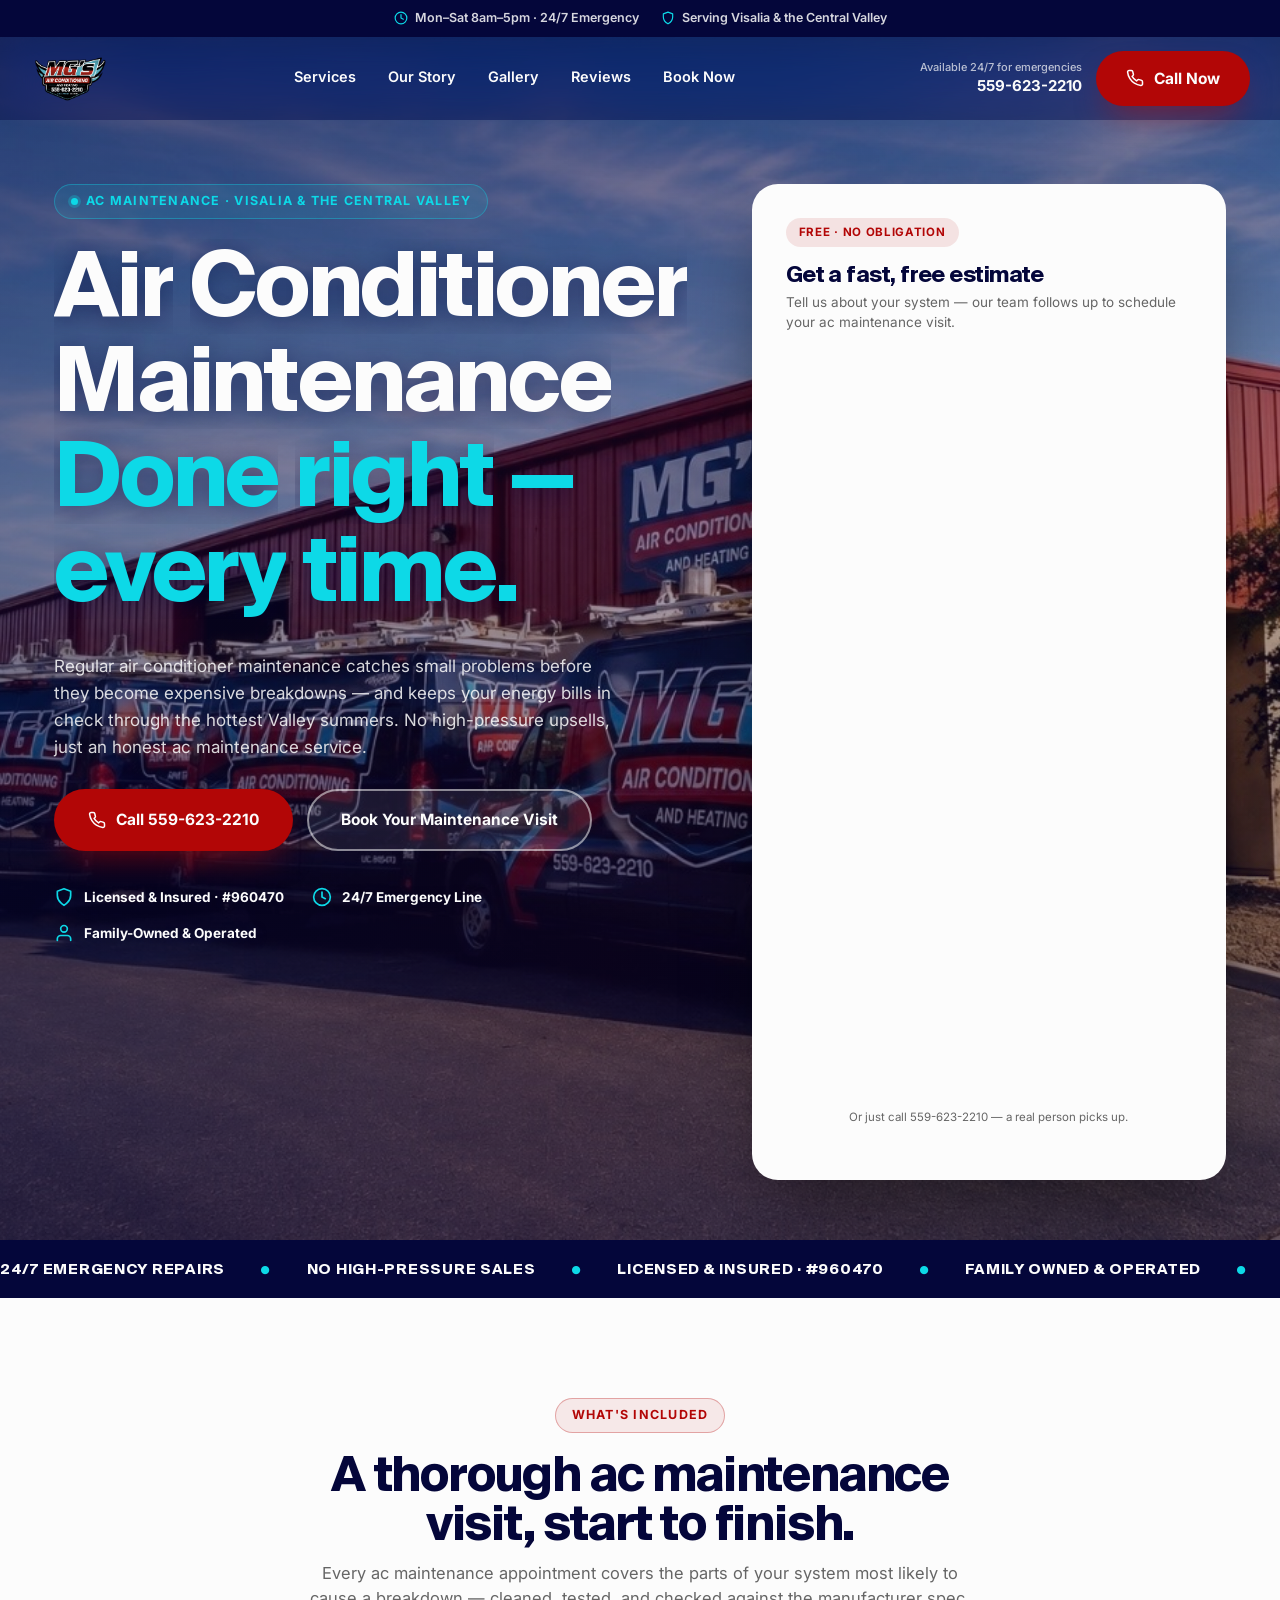
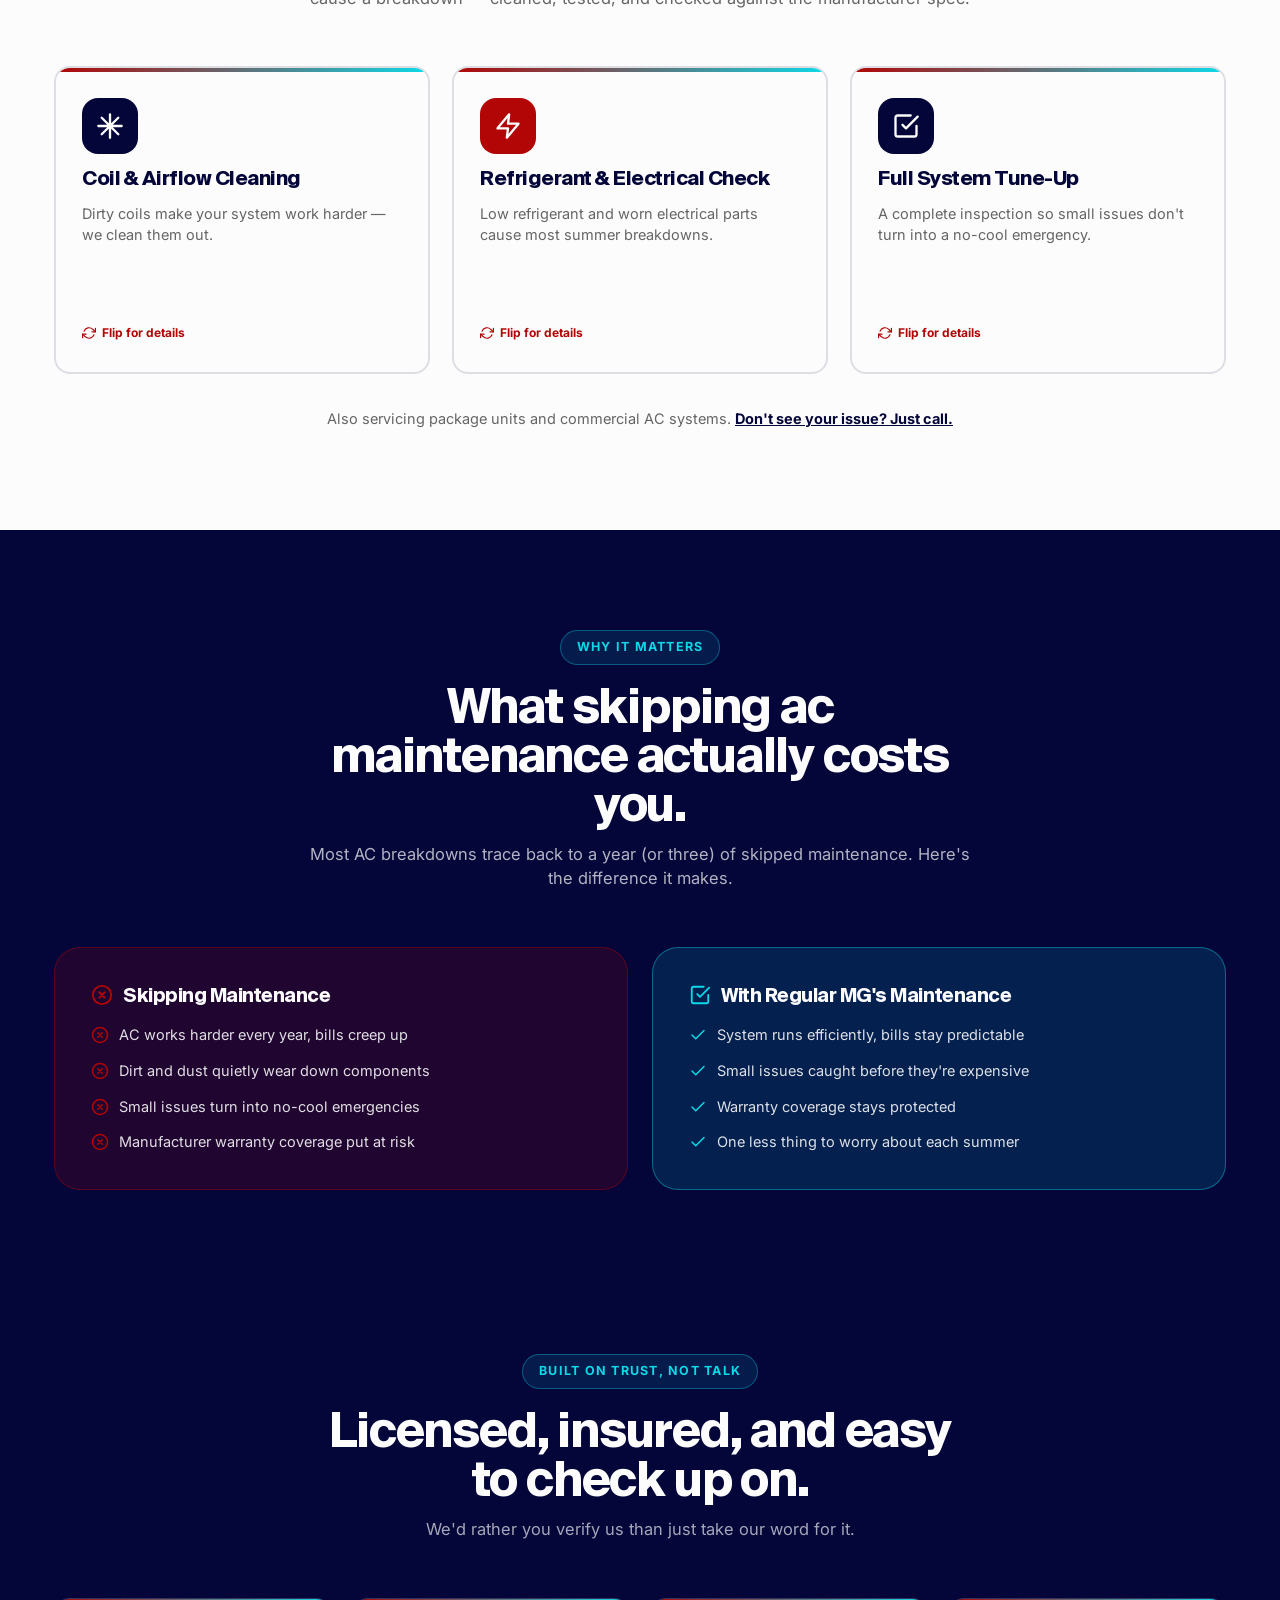
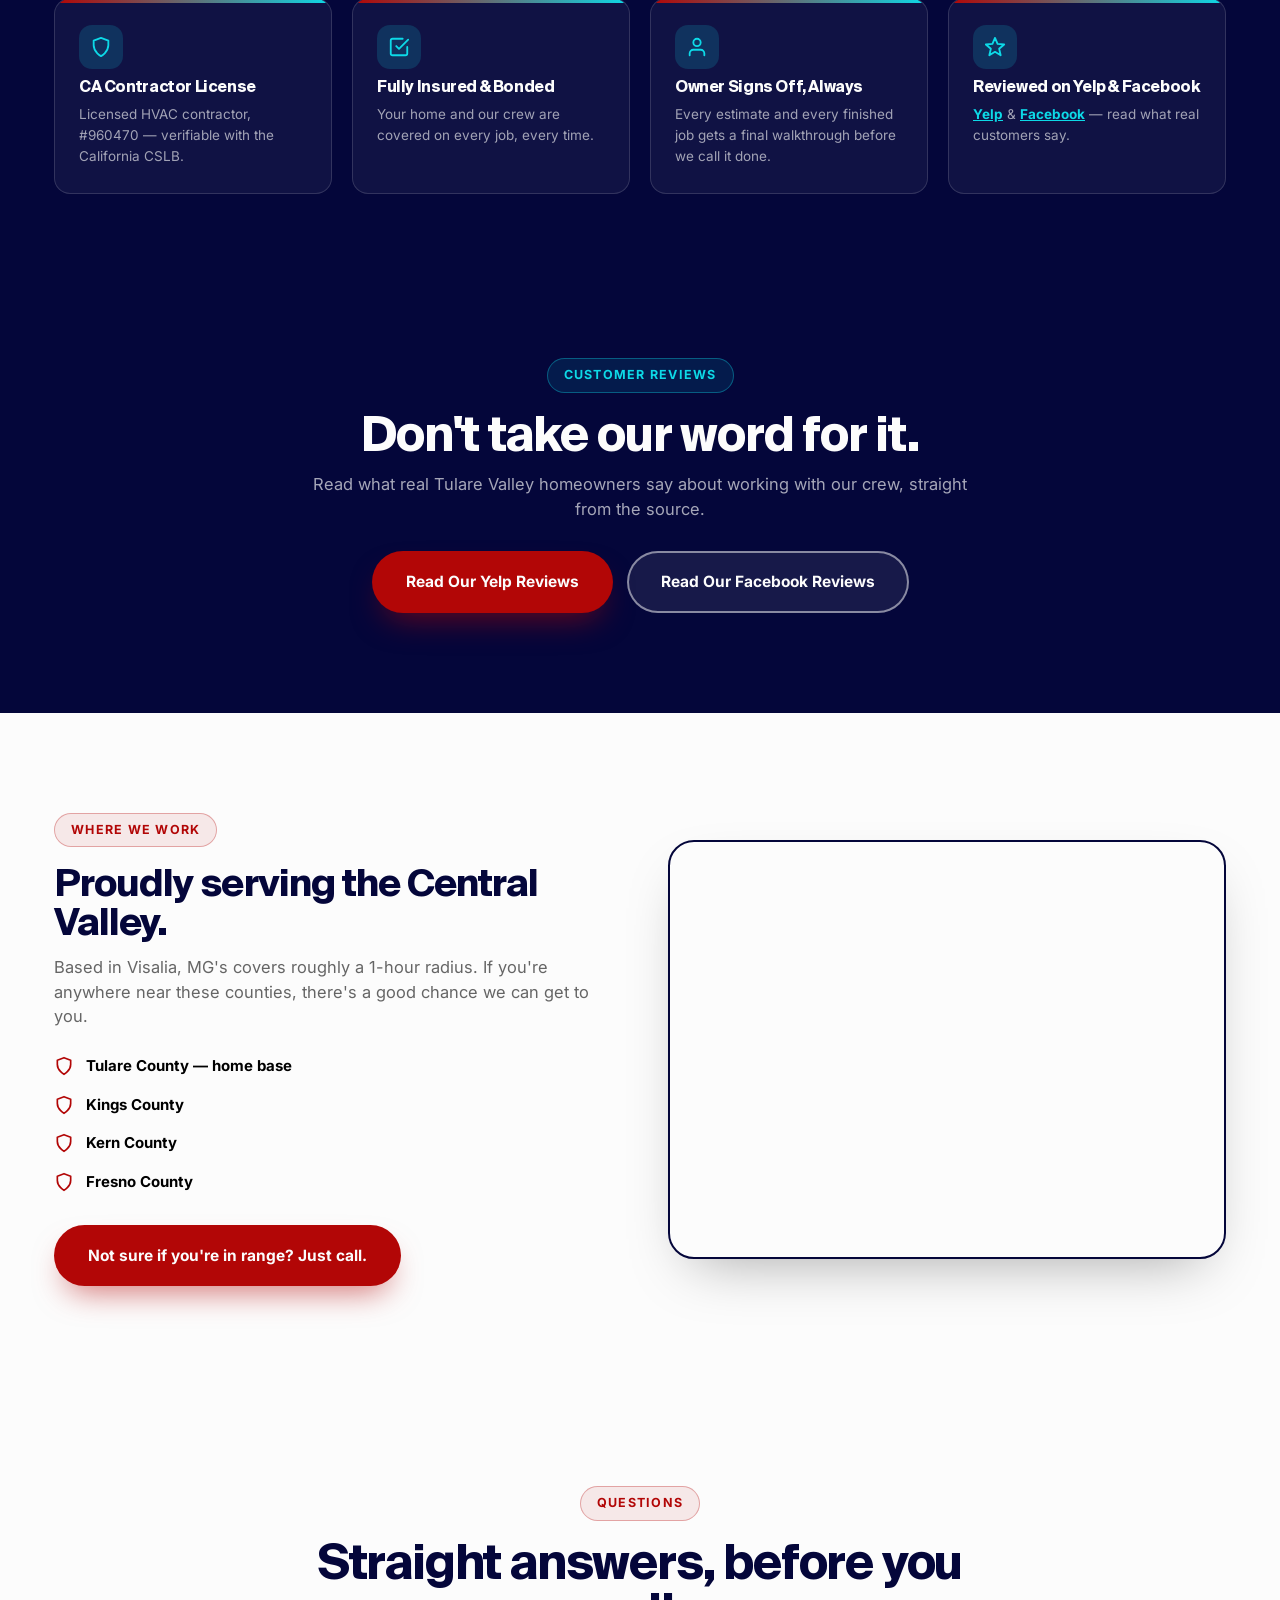
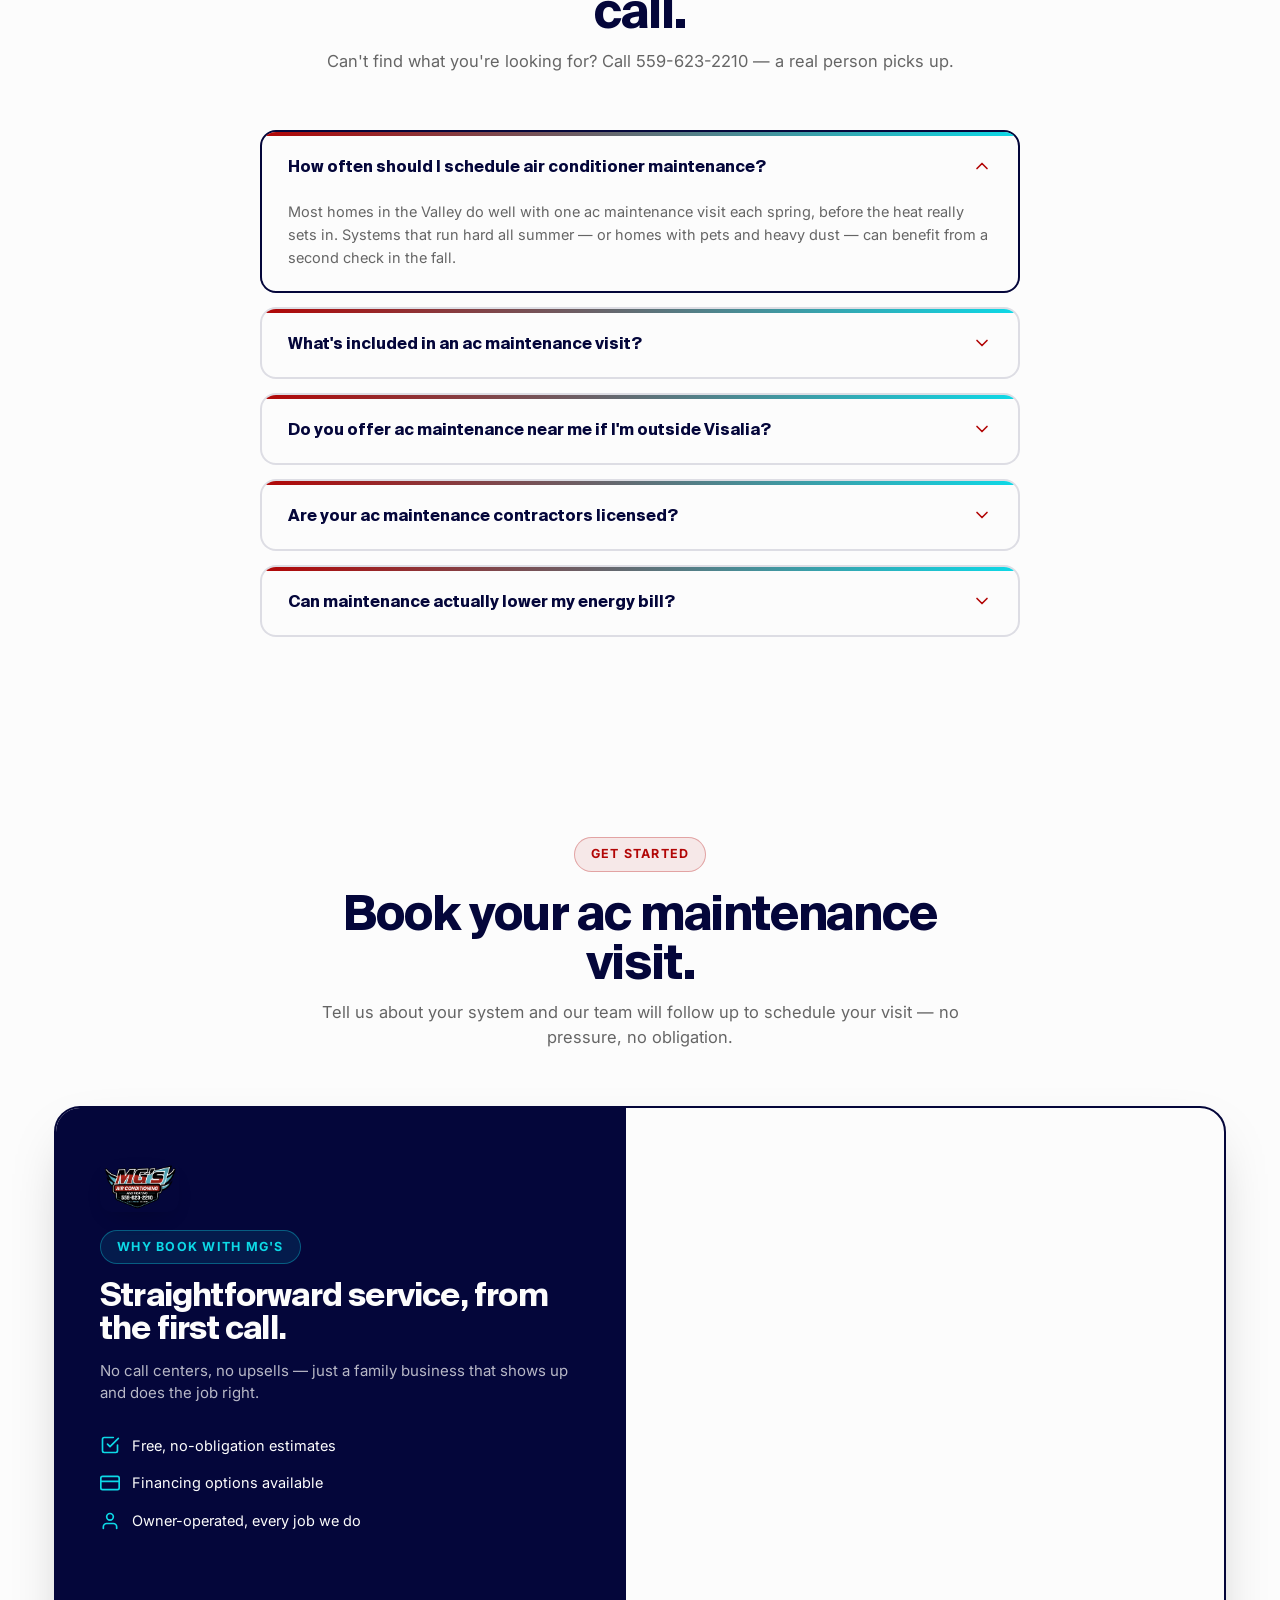
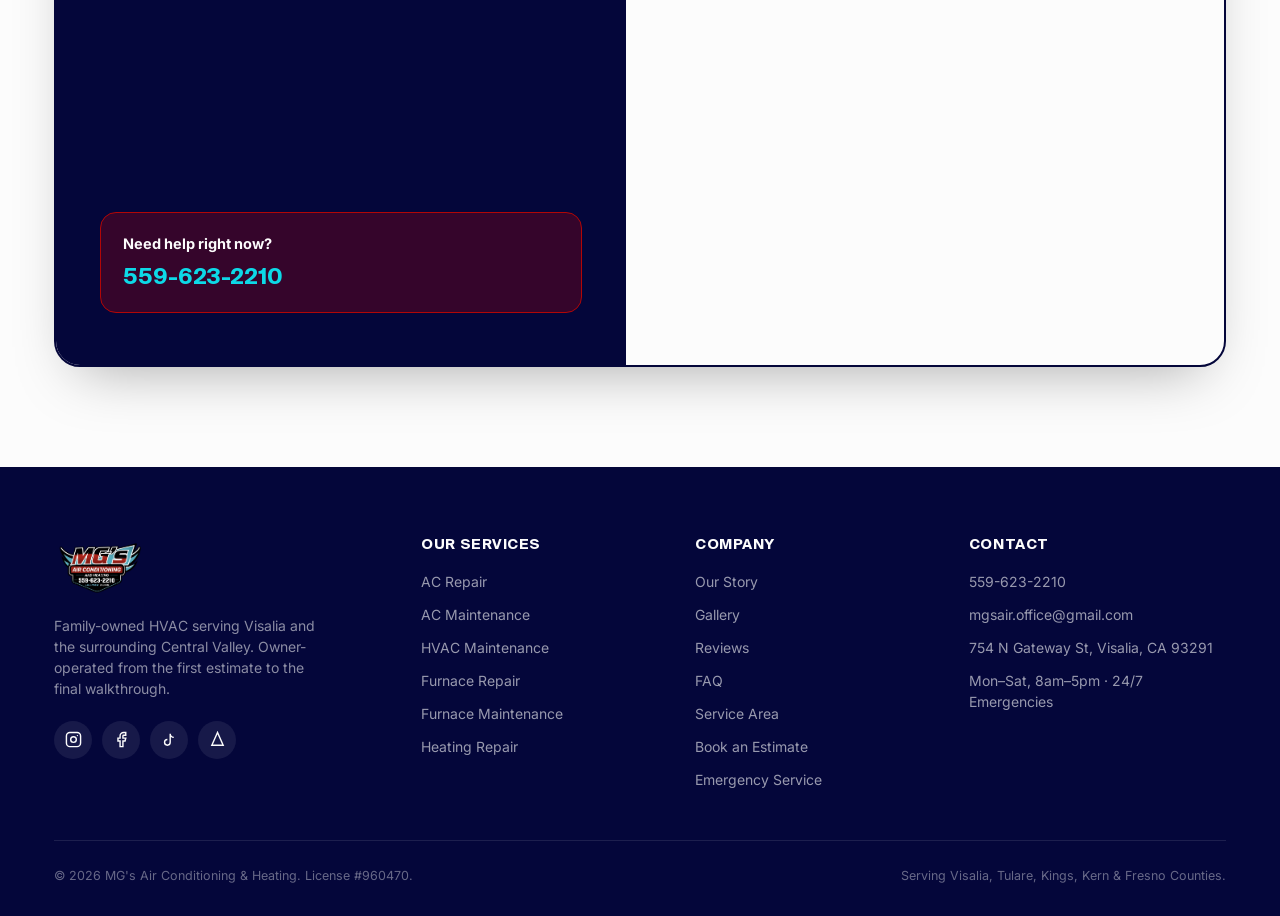
==== commit a73af47f: "Wire up the live Google Ads lead form on all 6 landing pages Replace the prototype (non-functional) " ====
--- a/ac-maintenance/index.html
+++ b/ac-maintenance/index.html
@@ -127,23 +127,27 @@
       <div class="badge">Free &middot; No Obligation</div>
       <h3>Get a fast, free estimate</h3>
       <p>Tell us about your system &mdash; our team follows up to schedule your ac maintenance visit.</p>
-      <div class="field"><label for="hero-name">Full Name</label><input id="hero-name" type="text" placeholder="Jane Rodriguez"/></div>
-      <div class="field"><label for="hero-phone">Phone Number</label><input id="hero-phone" type="tel" placeholder="(559) 000-0000"/></div>
-      <div class="field"><label for="hero-service">Service Needed</label>
-        <select id="hero-service">
-          <option selected>Maintenance / Tune-Up</option>
-          <option>AC Repair</option>
-          <option>AC Installation</option>
-          <option>Furnace Repair</option>
-          <option>Heat Pump Service</option>
-          <option>Mini-Split Installation</option>
-          <option>Ductwork</option>
-          <option>Indoor Air Quality</option>
-          <option>Emergency Service</option>
-          <option>Other</option>
-        </select>
-      </div>
-      <a href="#booking" class="btn btn-red">Request Callback &rarr;</a>
+      <div class="ghl-form-wrap">
+        <iframe
+          src="https://link.advancedmarketers.co/widget/form/oRdGxwq4fTRIZSrjqngE"
+          style="width:100%;height:100%;border:none;border-radius:8px"
+          id="inline-oRdGxwq4fTRIZSrjqngE-hero"
+          data-layout="{'id':'INLINE'}"
+          data-trigger-type="alwaysShow"
+          data-trigger-value=""
+          data-activation-type="alwaysActivated"
+          data-activation-value=""
+          data-deactivation-type="neverDeactivate"
+          data-deactivation-value=""
+          data-form-name="Form 0"
+          data-height="745"
+          data-layout-iframe-id="inline-oRdGxwq4fTRIZSrjqngE-hero"
+          data-form-id="oRdGxwq4fTRIZSrjqngE"
+          data-cookie-consent="true"
+          data-cookie-consent-provider="auto"
+          title="Form 0">
+        </iframe>
+      </div>
       <p class="fine">Or just call 559-623-2210 &mdash; a real person picks up.</p>
     </div>
   </div>
@@ -419,35 +423,29 @@
         </div>
       </div>
 
-      <form class="booking-form" onsubmit="return false;">
-        <div class="field-row">
-          <div class="field"><label for="name">Full Name</label><input id="name" type="text" placeholder="Jane Rodriguez" required/></div>
-          <div class="field"><label for="phone">Phone Number</label><input id="phone" type="tel" placeholder="(559) 000-0000" required/></div>
-        </div>
-        <div class="field-row">
-          <div class="field"><label for="email">Email</label><input id="email" type="email" placeholder="you@email.com"/></div>
-          <div class="field"><label for="service">Service Needed</label>
-            <select id="service">
-              <option selected>Maintenance / Tune-Up</option>
-              <option>AC Repair</option>
-              <option>AC Installation</option>
-              <option>Furnace Repair</option>
-              <option>Furnace Installation</option>
-              <option>Heat Pump Service</option>
-              <option>Mini-Split Installation</option>
-              <option>Ductwork</option>
-              <option>Indoor Air Quality</option>
-              <option>Emergency Service</option>
-              <option>Other</option>
-            </select>
-          </div>
-        </div>
-        <div class="field-row">
-          <div class="field full"><label for="details">Tell us what's going on</label><textarea id="details" placeholder="e.g. AC is 5 years old, due for its yearly tune-up..."></textarea></div>
-        </div>
-        <button type="submit" class="btn btn-navy">Request My Free Estimate</button>
-        <p class="form-fineprint">Prototype form &mdash; not yet connected. Prefer to talk now? Call 559-623-2210.</p>
-      </form>
+      <div class="booking-form">
+        <div class="ghl-form-wrap">
+          <iframe
+            src="https://link.advancedmarketers.co/widget/form/oRdGxwq4fTRIZSrjqngE"
+            style="width:100%;height:100%;border:none;border-radius:8px"
+            id="inline-oRdGxwq4fTRIZSrjqngE"
+            data-layout="{'id':'INLINE'}"
+            data-trigger-type="alwaysShow"
+            data-trigger-value=""
+            data-activation-type="alwaysActivated"
+            data-activation-value=""
+            data-deactivation-type="neverDeactivate"
+            data-deactivation-value=""
+            data-form-name="Form 0"
+            data-height="745"
+            data-layout-iframe-id="inline-oRdGxwq4fTRIZSrjqngE"
+            data-form-id="oRdGxwq4fTRIZSrjqngE"
+            data-cookie-consent="true"
+            data-cookie-consent-provider="auto"
+            title="Form 0">
+          </iframe>
+        </div>
+      </div>
     </div>
   </div>
 </section>
@@ -514,6 +512,7 @@
 </footer>
 
 <script src="/assets/js/site.js"></script>
+<script src="https://link.advancedmarketers.co/js/form_embed.js"></script>
 
 </body>
 </html>
--- a/assets/css/site.css
+++ b/assets/css/site.css
@@ -346,6 +346,10 @@
   .quote-card .field input:focus, .quote-card .field select:focus{ border-color:var(--cyan-deep); }
   .quote-card .btn{ width:100%; margin-top:6px; }
   .quote-card .fine{ font-size:11.5px; color:var(--muted); text-align:center; margin-top:12px; }
+
+  /* ============ EMBEDDED LEAD FORM (Google Ads LPs) ============ */
+  .ghl-form-wrap{ width:100%; min-height:745px; margin:4px 0; }
+  .ghl-form-wrap iframe{ display:block; width:100%; height:745px; border:0; border-radius:8px; }
 
   /* ============ MARQUEE ============ */
   .marquee{ overflow:hidden; background:var(--navy); padding:16px 0; border-top:2px solid var(--navy-ink); border-bottom:2px solid var(--navy-ink); }
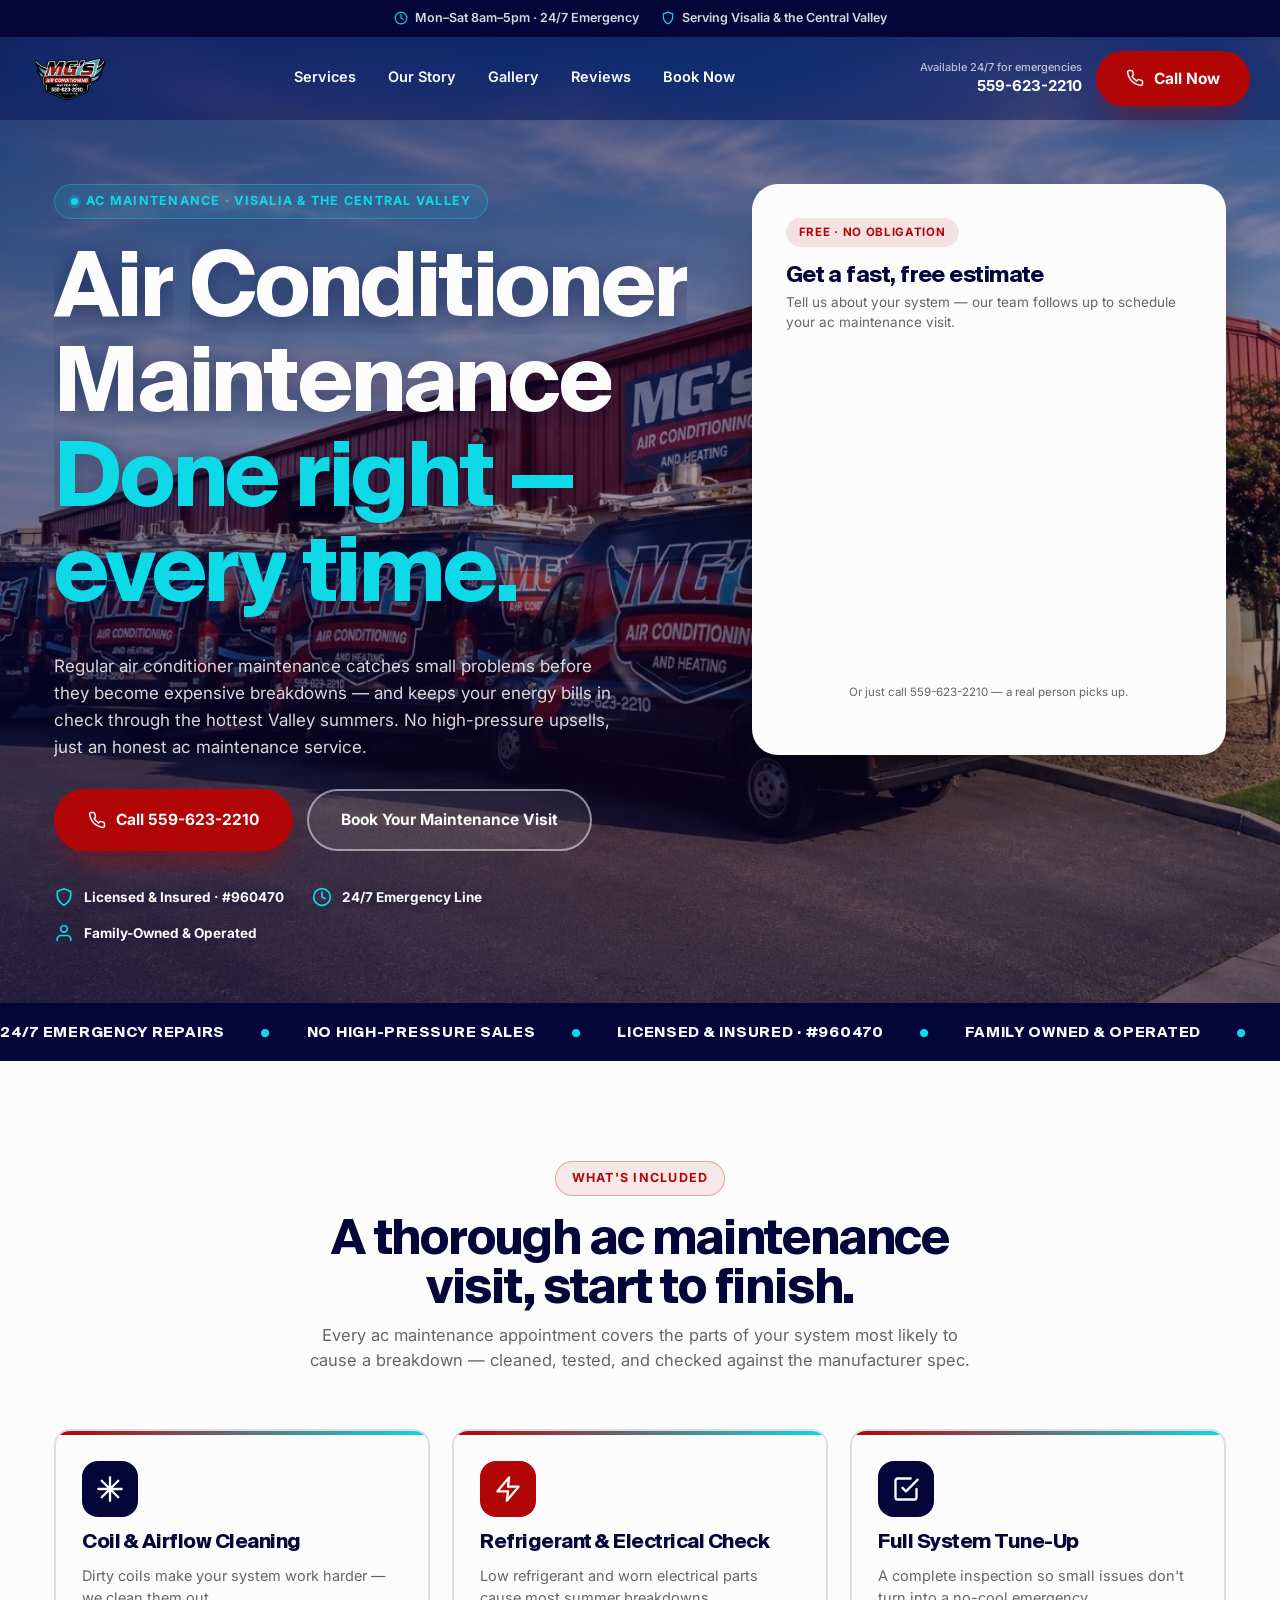
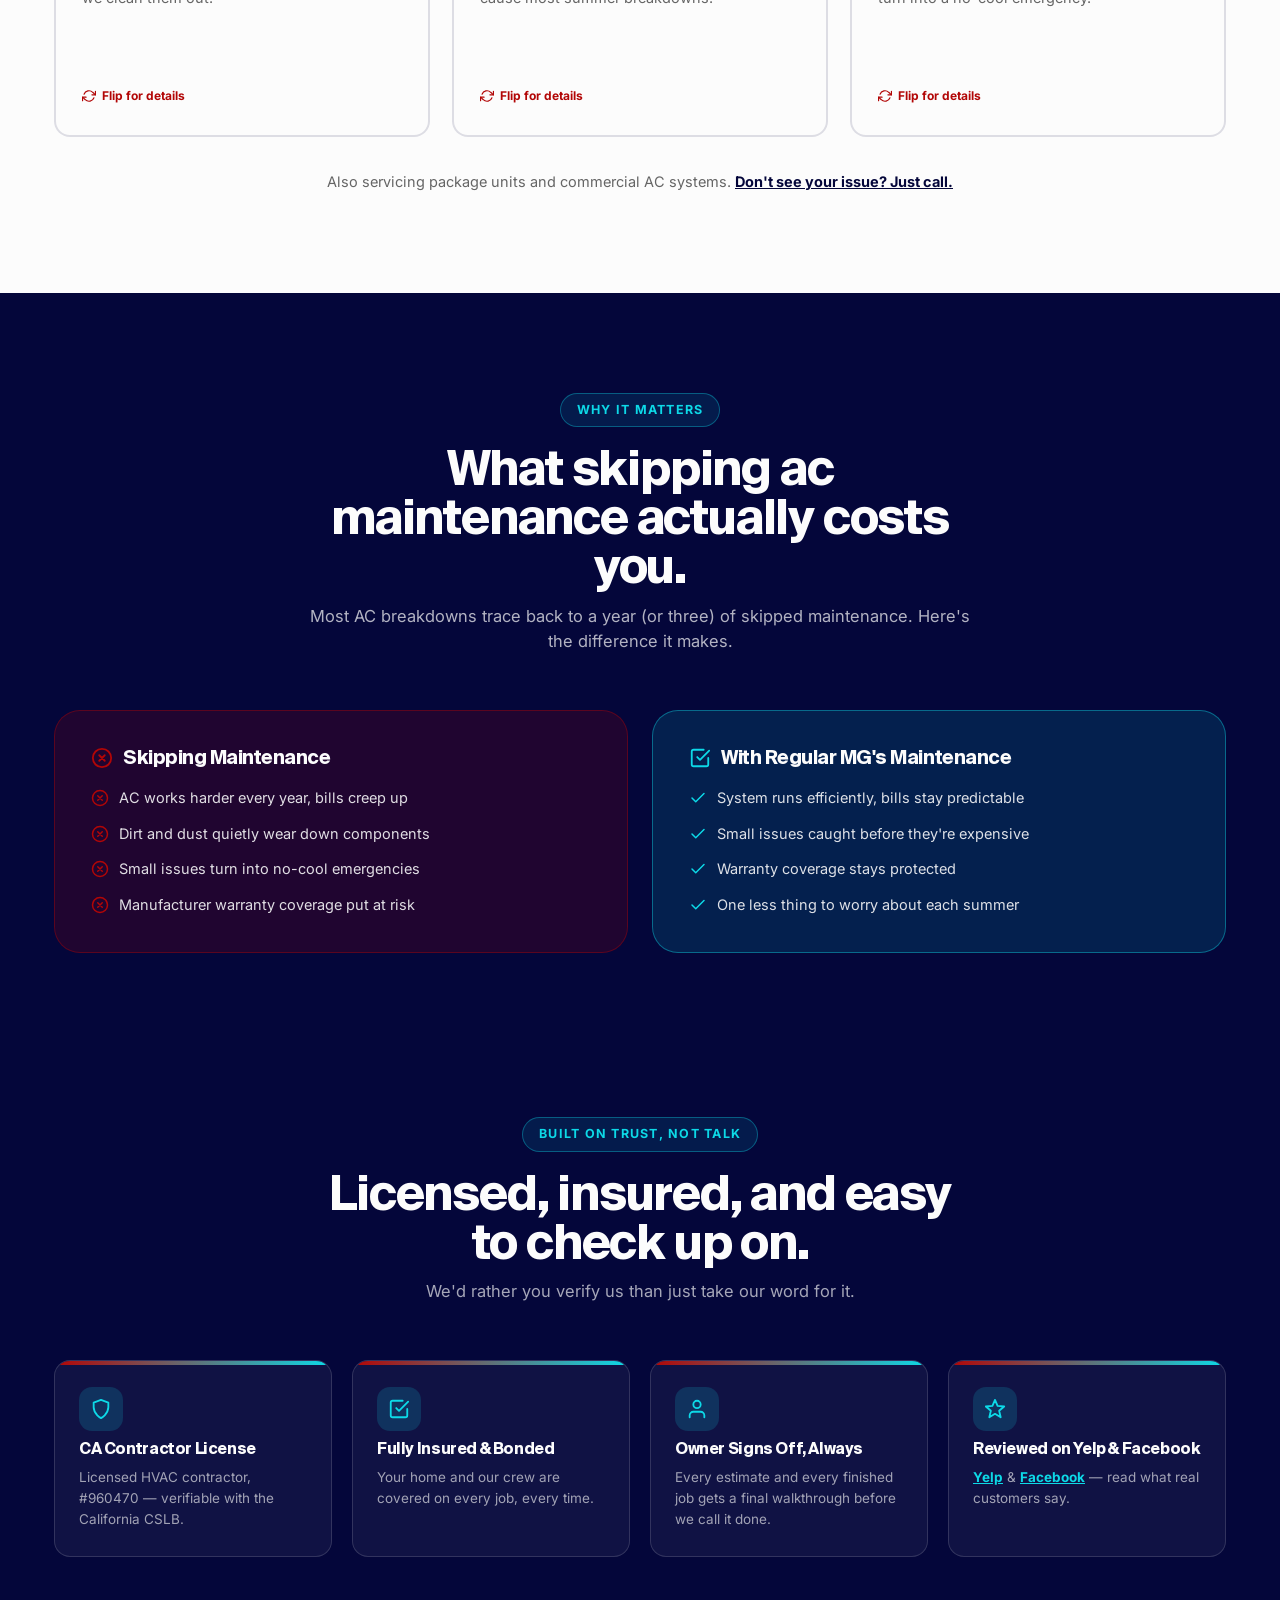
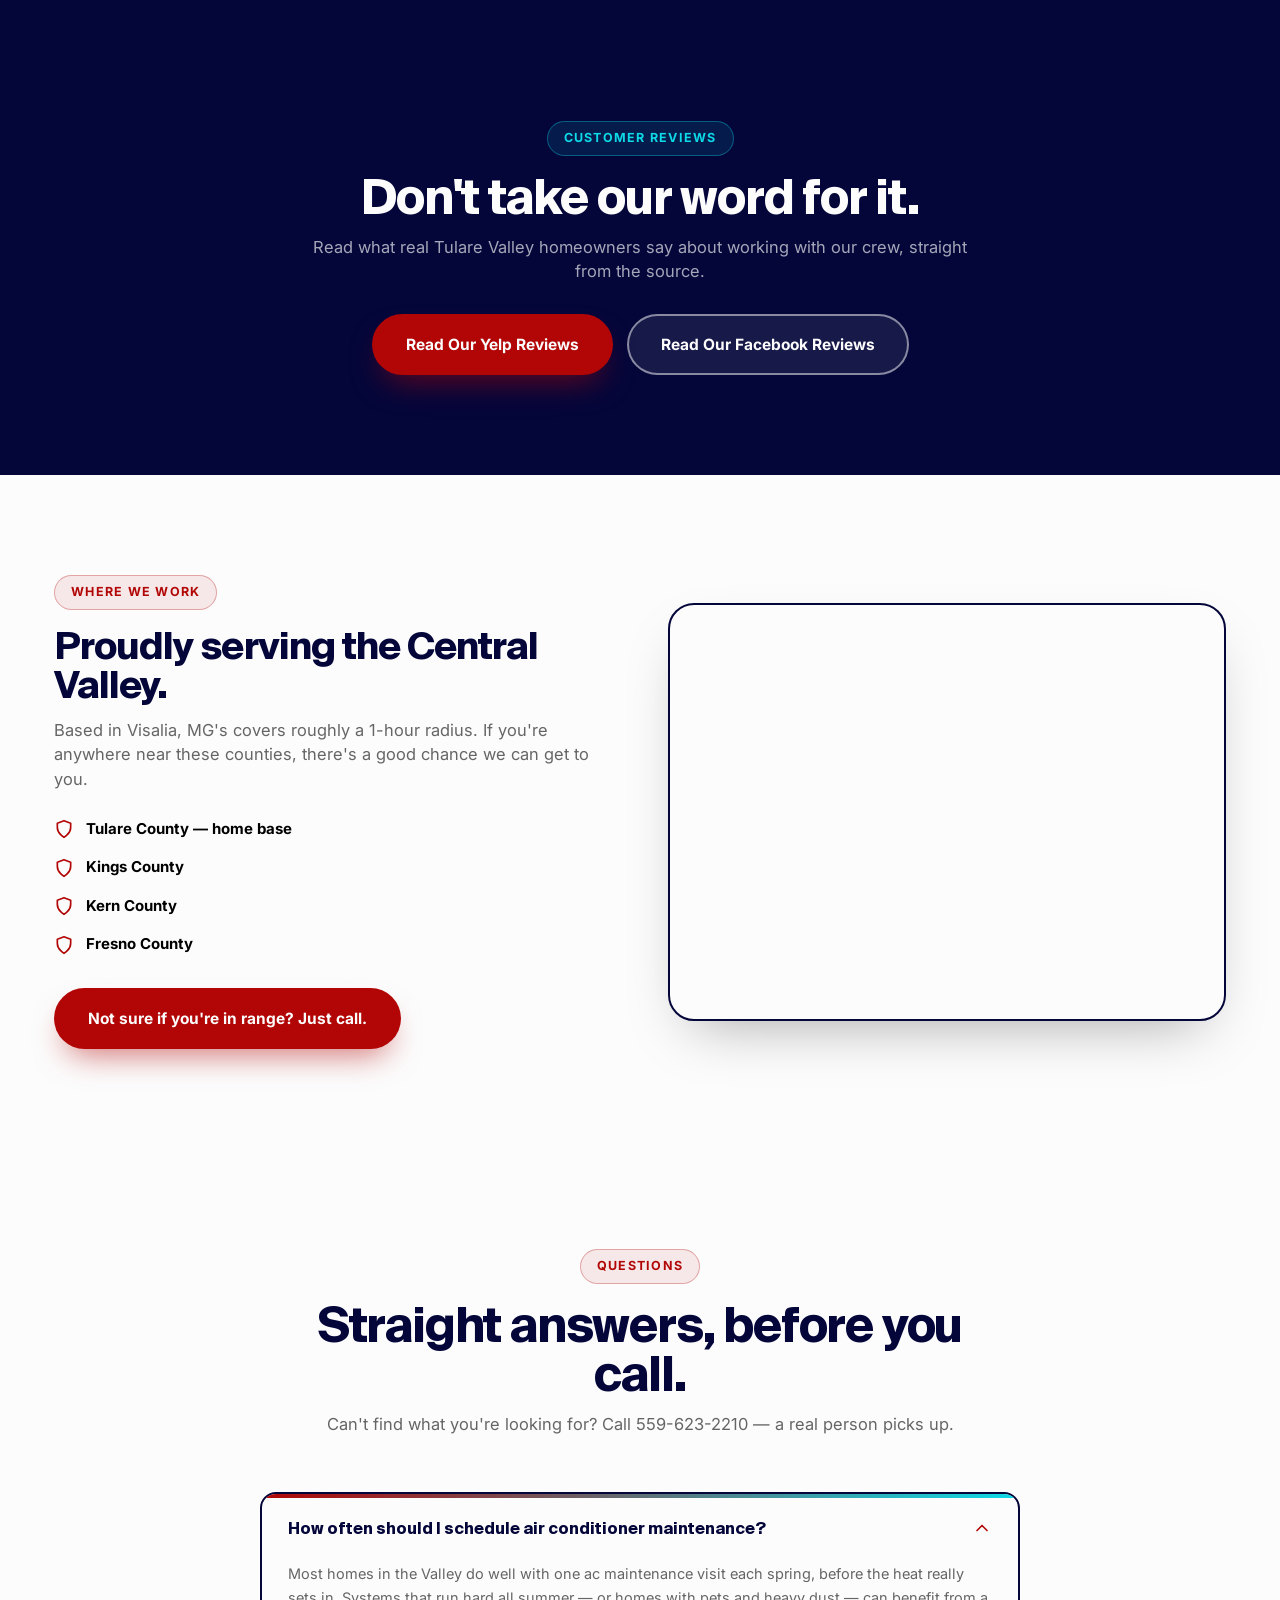
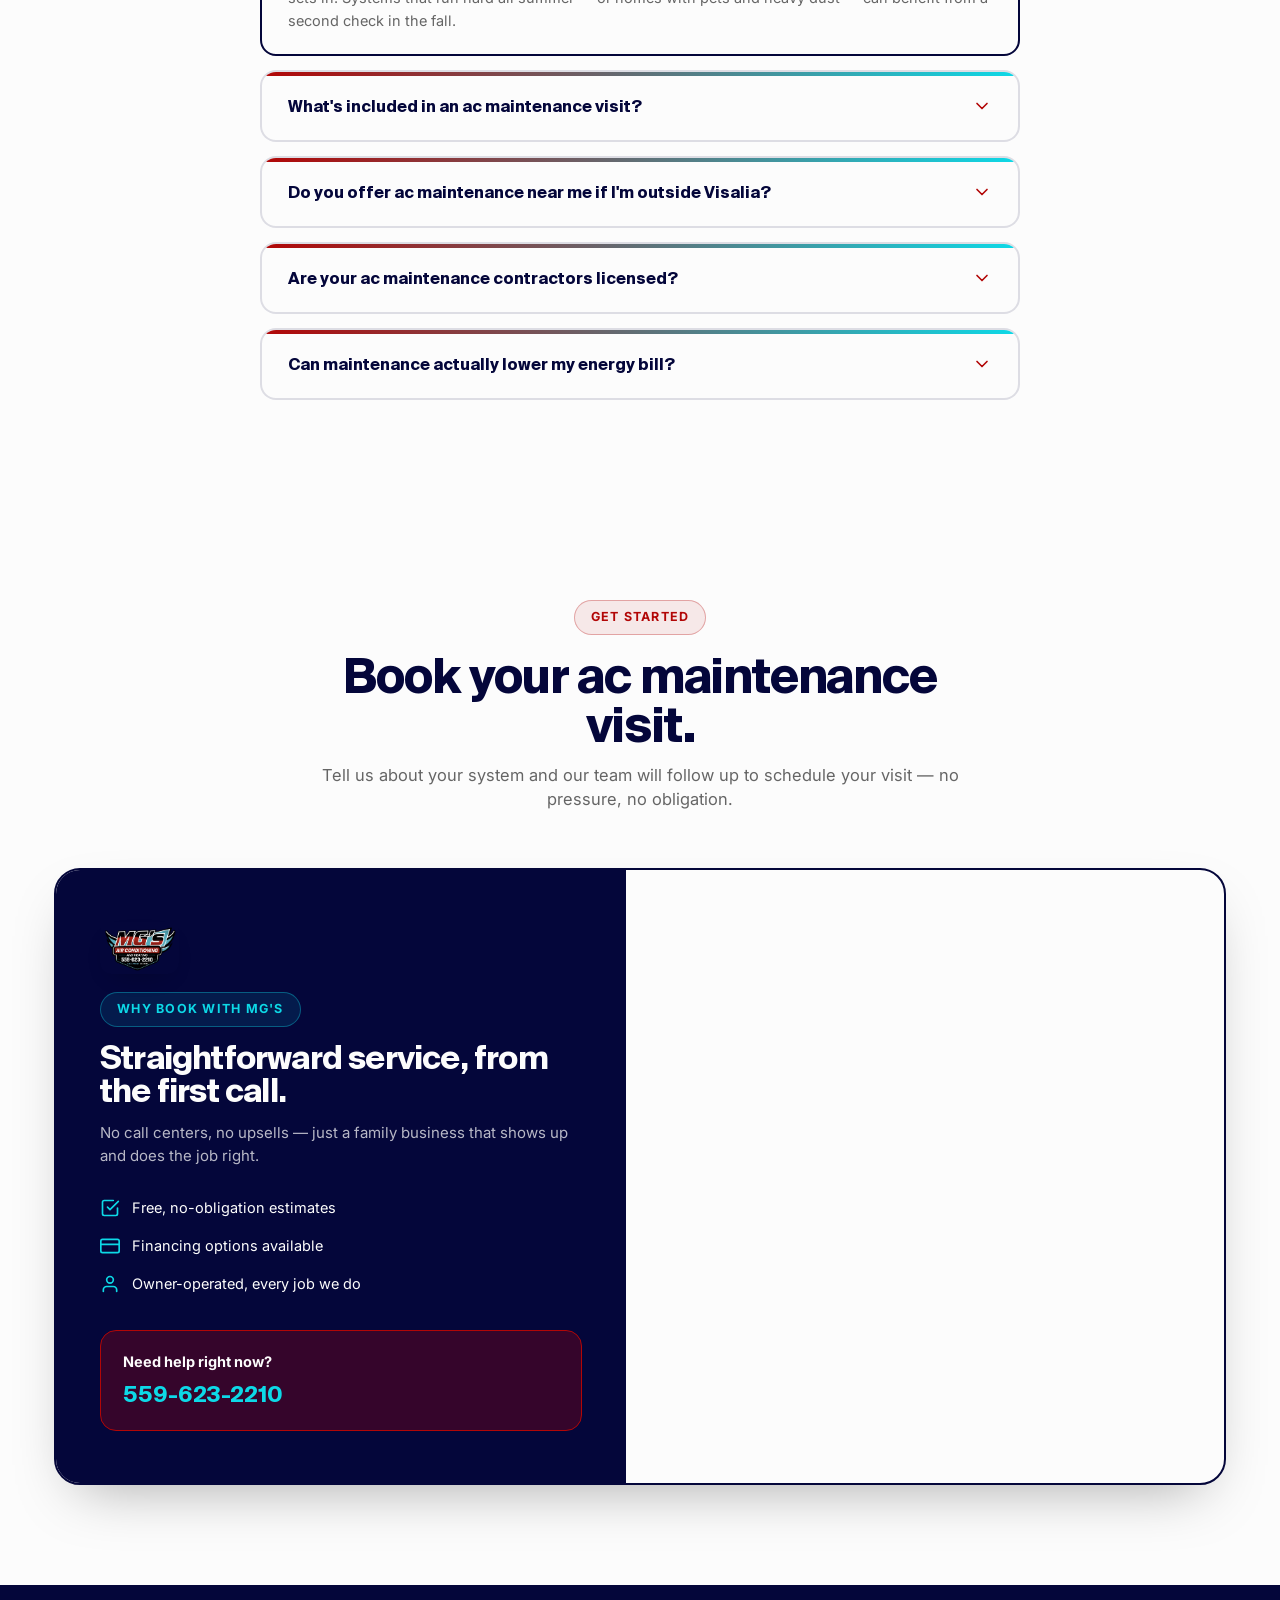
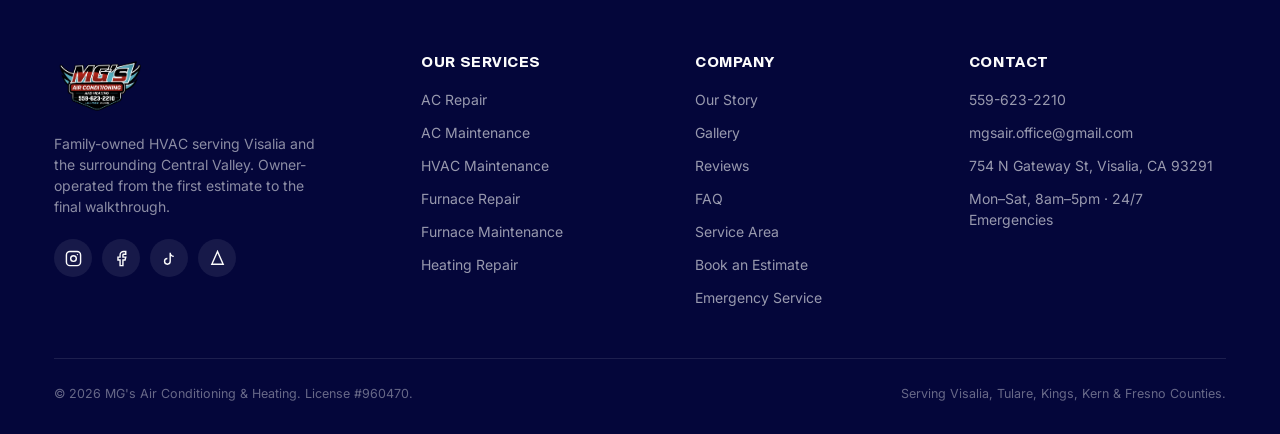
==== commit 34c67718: "Cache-bust shared CSS/JS so future edits don't hide behind stale browser cache site.css has no expli" ====
--- a/ac-maintenance/index.html
+++ b/ac-maintenance/index.html
@@ -18,7 +18,7 @@
 <meta property="og:description" content="Keep your AC running efficiently all summer. MG's offers professional air conditioner maintenance in Visalia and the Central Valley — no high-pressure upsells." />
 <meta property="og:url" content="https://www.mgsairheat.com/ac-maintenance/" />
 <link rel="icon" type="image/png" href="/assets/images/favicon.png" />
-<link rel="stylesheet" href="/assets/css/site.css" />
+<link rel="stylesheet" href="/assets/css/site.css?v=2" />
 <script type="application/ld+json">
 {
   "@context": "https://schema.org",
@@ -511,7 +511,7 @@
   </div>
 </footer>
 
-<script src="/assets/js/site.js"></script>
+<script src="/assets/js/site.js?v=2"></script>
 <script src="https://link.advancedmarketers.co/js/form_embed.js"></script>
 
 </body>
--- a/assets/css/site.css
+++ b/assets/css/site.css
@@ -348,8 +348,13 @@
   .quote-card .fine{ font-size:11.5px; color:var(--muted); text-align:center; margin-top:12px; }
 
   /* ============ EMBEDDED LEAD FORM (Google Ads LPs) ============ */
-  .ghl-form-wrap{ width:100%; min-height:745px; margin:4px 0; }
-  .ghl-form-wrap iframe{ display:block; width:100%; height:745px; border:0; border-radius:8px; }
+  /* The data-height="745" in the embed snippet is just GHL's initial guess —
+     their form_embed.js script measures the real form and sets an inline
+     height on the iframe once it loads (502px for the current field set).
+     We only need a small loading placeholder here, not a floor that would
+     leave a gap once the real, shorter height kicks in. */
+  .ghl-form-wrap{ width:100%; min-height:320px; margin:4px 0; }
+  .ghl-form-wrap iframe{ display:block; width:100%; height:320px; border:0; border-radius:8px; }
 
   /* ============ MARQUEE ============ */
   .marquee{ overflow:hidden; background:var(--navy); padding:16px 0; border-top:2px solid var(--navy-ink); border-bottom:2px solid var(--navy-ink); }
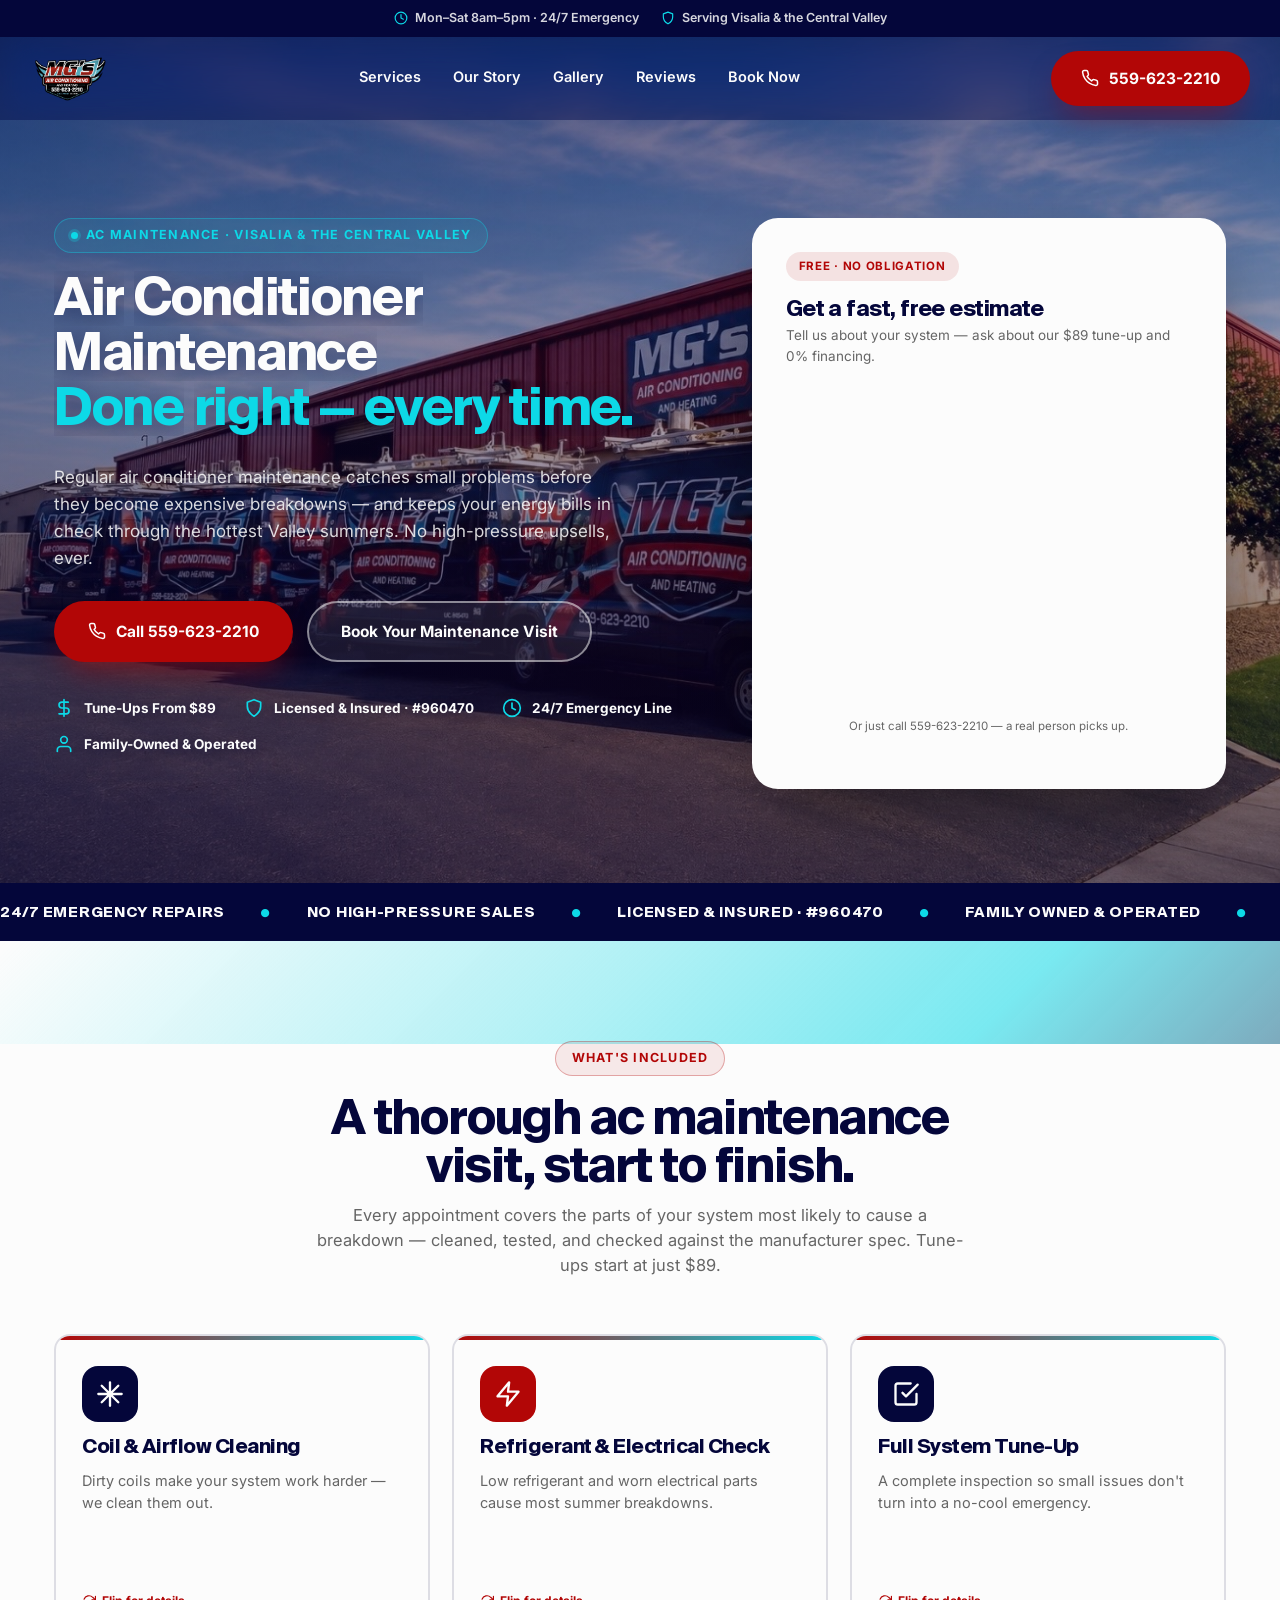
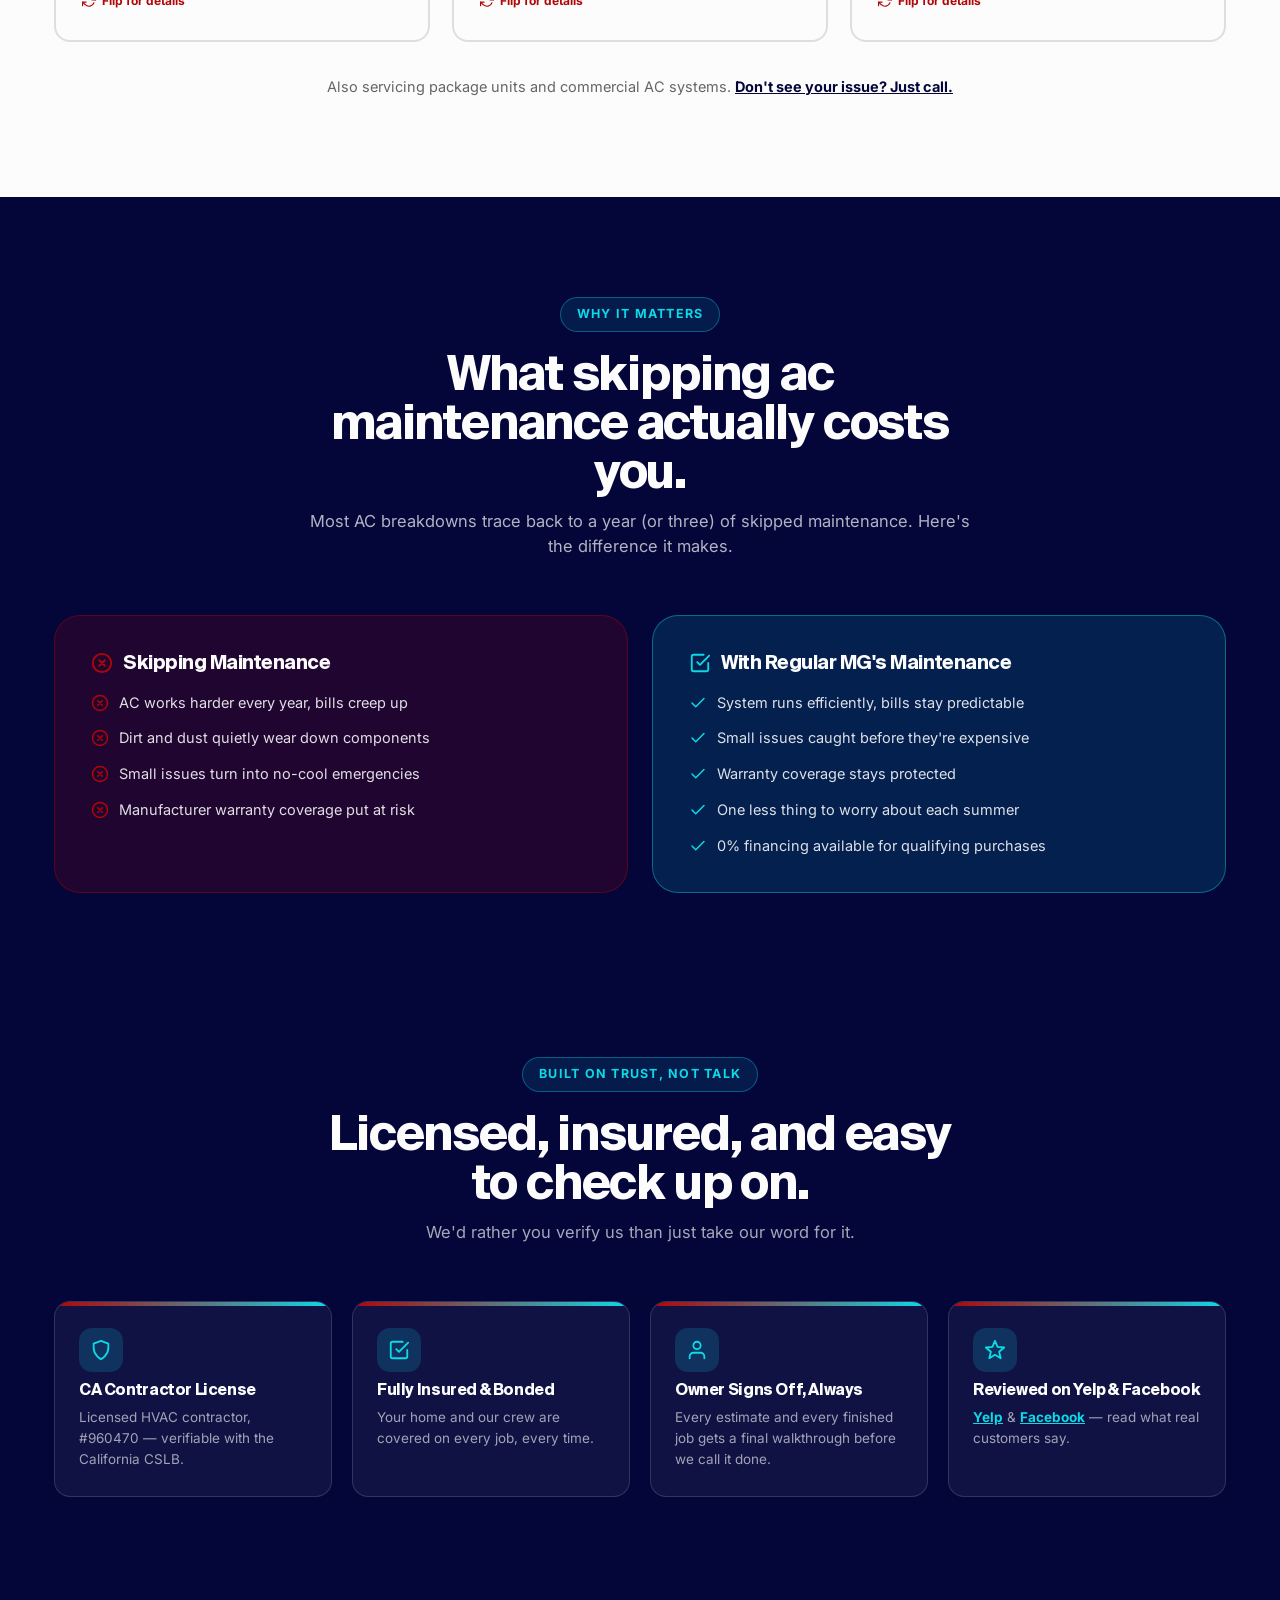
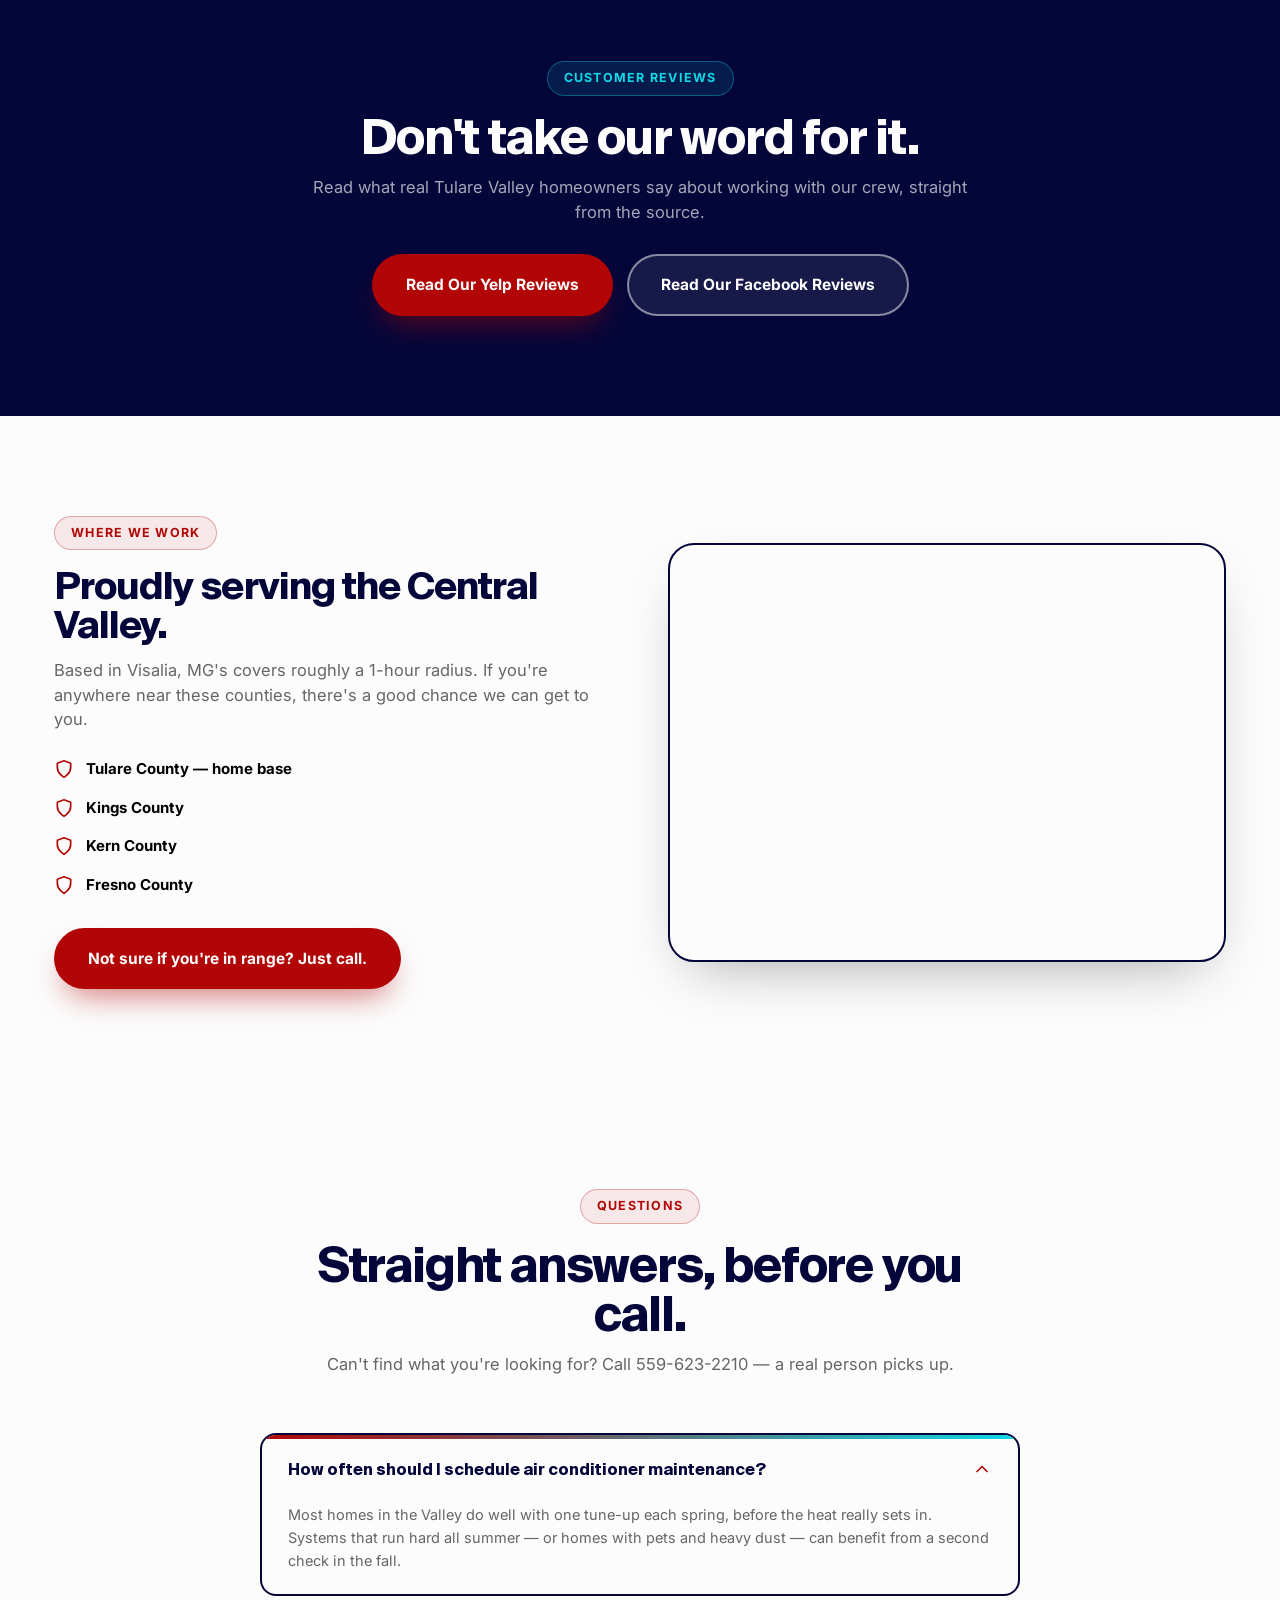
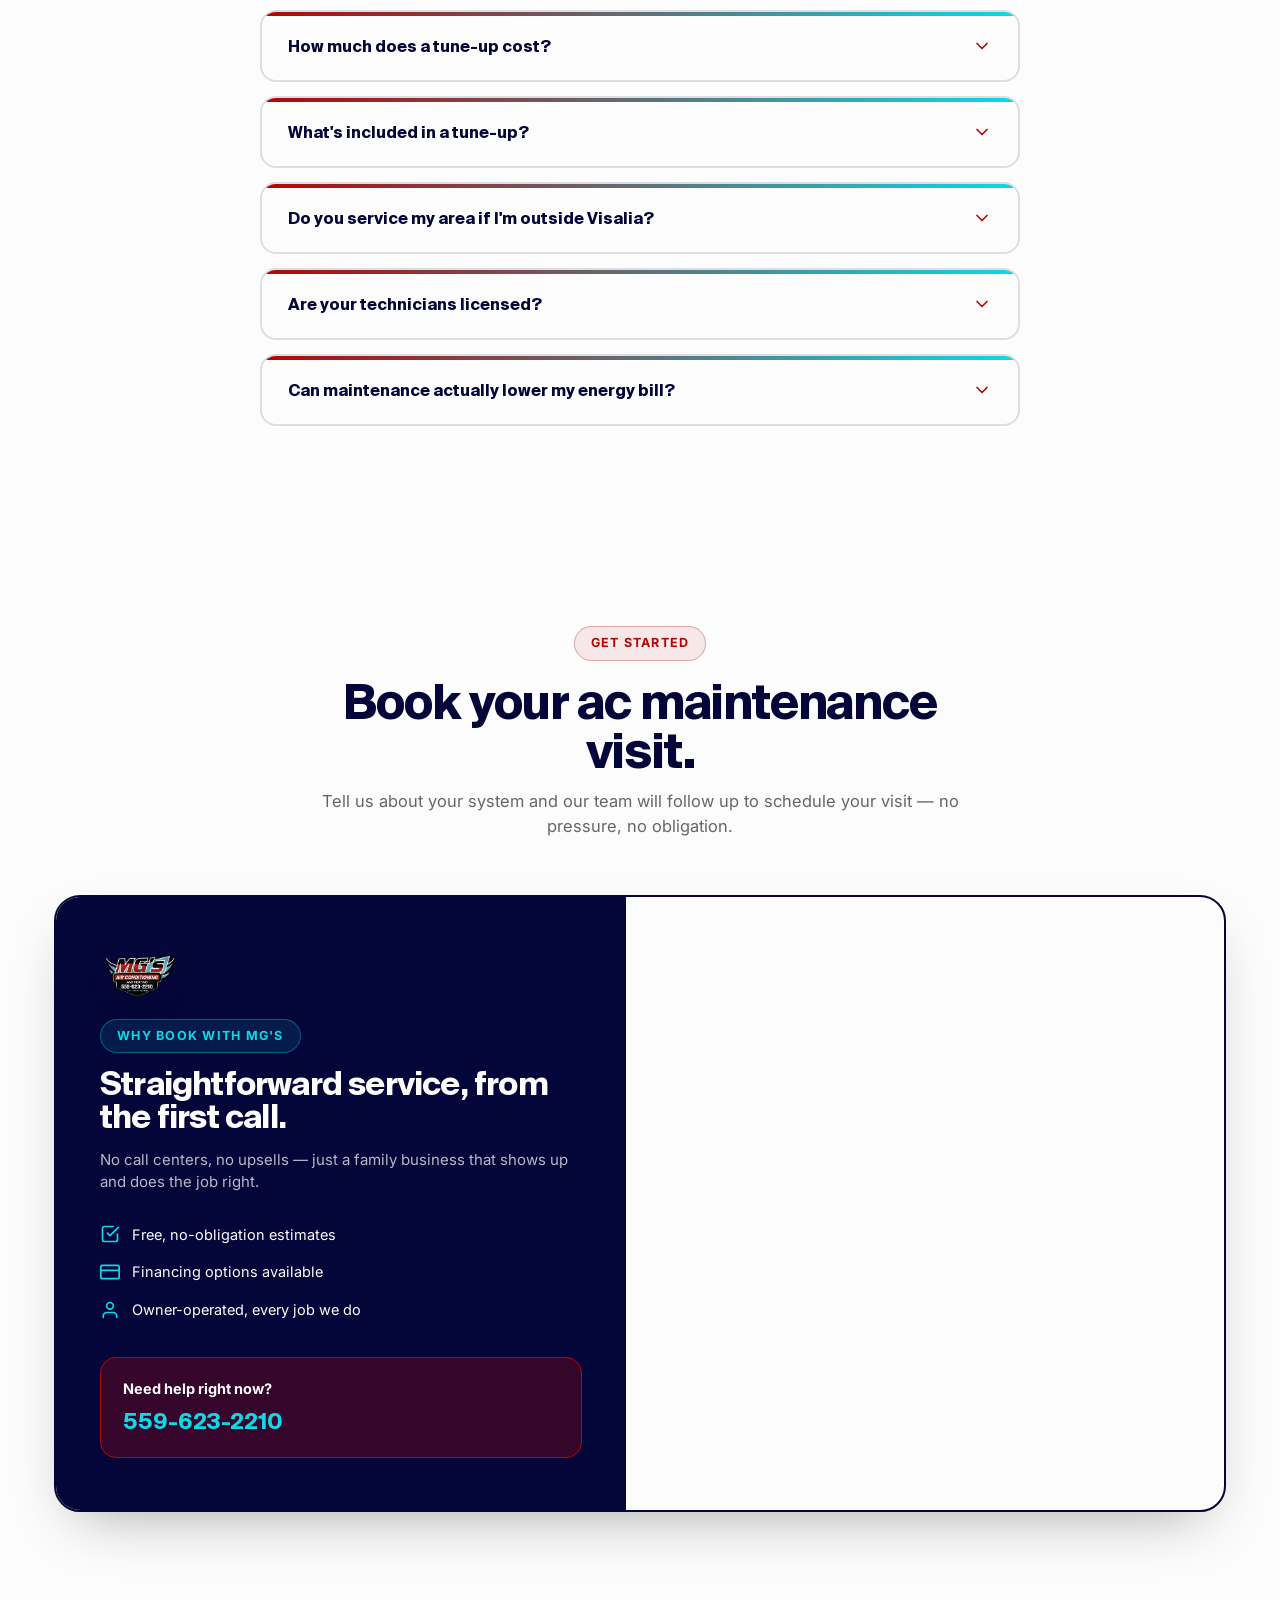
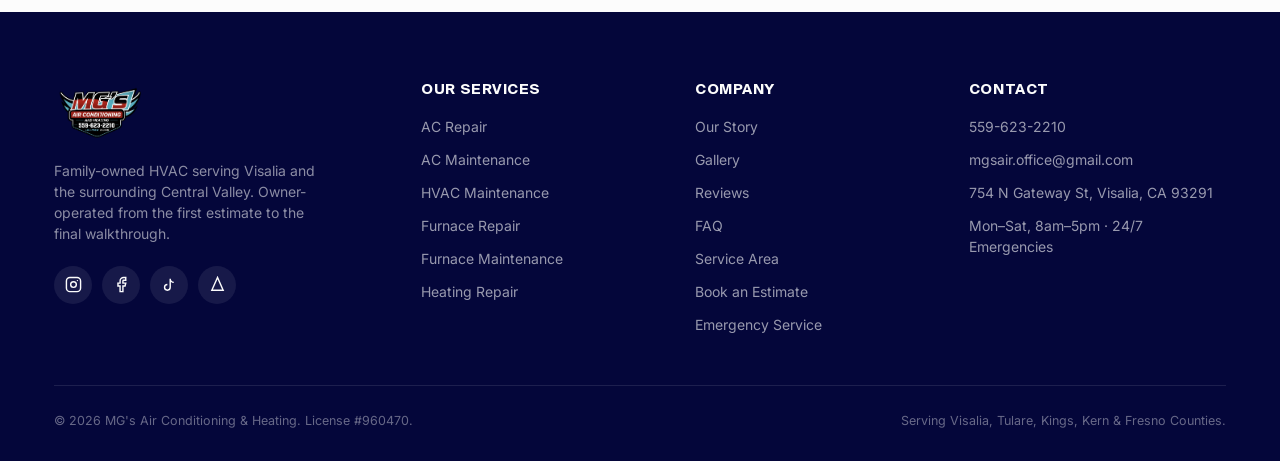
==== commit 548191fe: "Address LP client feedback round: thank-you page, cursor fix, pricing, CTA - Add /thank-you/ confirm" ====
--- a/ac-maintenance/index.html
+++ b/ac-maintenance/index.html
@@ -79,13 +79,9 @@
     </nav>
 
     <div class="nav-cta">
-      <div class="nav-phone">
-        <small>Available 24/7 for emergencies</small>
-        <strong>559-623-2210</strong>
-      </div>
       <a href="tel:5596232210" class="btn btn-red btn-call">
         <svg viewBox="0 0 24 24" fill="none" stroke="currentColor" stroke-width="2" stroke-linecap="round" stroke-linejoin="round"><path d="M22 16.92v3a2 2 0 0 1-2.18 2 19.79 19.79 0 0 1-8.63-3.07 19.5 19.5 0 0 1-6-6 19.79 19.79 0 0 1-3.07-8.67A2 2 0 0 1 4.11 2h3a2 2 0 0 1 2 1.72c.127.96.361 1.903.7 2.81a2 2 0 0 1-.45 2.11L8.09 9.91a16 16 0 0 0 6 6l1.27-1.27a2 2 0 0 1 2.11-.45c.907.339 1.85.573 2.81.7A2 2 0 0 1 22 16.92z"/></svg>
-        Call Now
+        559-623-2210
       </a>
       <label for="nav-toggle" class="nav-toggle-label">
         <svg viewBox="0 0 24 24" fill="none" stroke="currentColor" stroke-width="2" stroke-linecap="round"><path d="M3 12h18M3 6h18M3 18h18"/></svg>
@@ -95,7 +91,7 @@
 </header>
 
 <!-- ============ HERO ============ -->
-<section class="hero glow-host" id="top">
+<section class="hero glow-host lp-hero" id="top">
   <div class="hero-media">
     <img src="/assets/images/hero-fleet.jpg" alt="MG's Air Conditioning & Heating service van fleet parked outside their Visalia shop" />
     <div class="hero-overlay"></div>
@@ -108,7 +104,7 @@
         <span class="rline"><span class="rmask"><span class="rword" style="--d:0">Air</span></span> <span class="rmask"><span class="rword" style="--d:1">Conditioner</span></span> <span class="rmask"><span class="rword" style="--d:2">Maintenance</span></span></span>
         <span class="rline hl"><span class="rmask"><span class="rword" style="--d:3">Done</span></span> <span class="rmask"><span class="rword" style="--d:4">right</span></span> <span class="rmask"><span class="rword" style="--d:5">&mdash;</span></span> <span class="rmask"><span class="rword" style="--d:6">every</span></span> <span class="rmask"><span class="rword" style="--d:7">time.</span></span></span>
       </h1>
-      <p class="load-fade" style="--ld:.6s; color:rgba(252,252,252,0.85); font-size:17px; line-height:1.6; max-width:560px; margin-bottom:28px;">Regular air conditioner maintenance catches small problems before they become expensive breakdowns &mdash; and keeps your energy bills in check through the hottest Valley summers. No high-pressure upsells, just an honest ac maintenance service.</p>
+      <p class="load-fade" style="--ld:.6s; color:rgba(252,252,252,0.85); font-size:17px; line-height:1.6; max-width:560px; margin-bottom:28px;">Regular air conditioner maintenance catches small problems before they become expensive breakdowns &mdash; and keeps your energy bills in check through the hottest Valley summers. No high-pressure upsells, ever.</p>
       <div class="hero-actions load-fade" style="--ld:.85s">
         <a href="tel:5596232210" class="btn btn-red">
           <svg viewBox="0 0 24 24" fill="none" stroke="currentColor" stroke-width="2" stroke-linecap="round" stroke-linejoin="round"><path d="M22 16.92v3a2 2 0 0 1-2.18 2 19.79 19.79 0 0 1-8.63-3.07 19.5 19.5 0 0 1-6-6 19.79 19.79 0 0 1-3.07-8.67A2 2 0 0 1 4.11 2h3a2 2 0 0 1 2 1.72c.127.96.361 1.903.7 2.81a2 2 0 0 1-.45 2.11L8.09 9.91a16 16 0 0 0 6 6l1.27-1.27a2 2 0 0 1 2.11-.45c.907.339 1.85.573 2.81.7A2 2 0 0 1 22 16.92z"/></svg>
@@ -117,6 +113,7 @@
         <a href="#booking" class="btn btn-ghost">Book Your Maintenance Visit</a>
       </div>
       <div class="hero-trust load-fade" style="--ld:1s">
+        <div><svg viewBox="0 0 24 24" fill="none" stroke="currentColor" stroke-width="2" stroke-linecap="round" stroke-linejoin="round"><path d="M12 2v20M17 5H9.5a3.5 3.5 0 0 0 0 7h5a3.5 3.5 0 0 1 0 7H6"/></svg><span>Tune-Ups From $89</span></div>
         <div><svg viewBox="0 0 24 24" fill="none" stroke="currentColor" stroke-width="2" stroke-linecap="round" stroke-linejoin="round"><path d="M12 22s8-4.5 8-11.8V5l-8-3-8 3v5.2C4 17.5 12 22 12 22z"/></svg><span>Licensed &amp; Insured &middot; #960470</span></div>
         <div><svg viewBox="0 0 24 24" fill="none" stroke="currentColor" stroke-width="2" stroke-linecap="round" stroke-linejoin="round"><circle cx="12" cy="12" r="10"/><path d="M12 6v6l4 2"/></svg><span>24/7 Emergency Line</span></div>
         <div><svg viewBox="0 0 24 24" fill="none" stroke="currentColor" stroke-width="2" stroke-linecap="round" stroke-linejoin="round"><path d="M20 21v-2a4 4 0 0 0-4-4H8a4 4 0 0 0-4 4v2"/><circle cx="12" cy="7" r="4"/></svg><span>Family-Owned &amp; Operated</span></div>
@@ -126,7 +123,7 @@
     <div class="quote-card reveal d2">
       <div class="badge">Free &middot; No Obligation</div>
       <h3>Get a fast, free estimate</h3>
-      <p>Tell us about your system &mdash; our team follows up to schedule your ac maintenance visit.</p>
+      <p>Tell us about your system &mdash; ask about our $89 tune-up and 0% financing.</p>
       <div class="ghl-form-wrap">
         <iframe
           src="https://link.advancedmarketers.co/widget/form/oRdGxwq4fTRIZSrjqngE"
@@ -175,7 +172,7 @@
     <div class="section-head center reveal">
       <div class="eyebrow">What's Included</div>
       <h2>A thorough ac maintenance visit, start to finish.</h2>
-      <p>Every ac maintenance appointment covers the parts of your system most likely to cause a breakdown &mdash; cleaned, tested, and checked against the manufacturer spec.</p>
+      <p>Every appointment covers the parts of your system most likely to cause a breakdown &mdash; cleaned, tested, and checked against the manufacturer spec. Tune-ups start at just $89.</p>
     </div>
 
     <div class="services-grid">
@@ -278,6 +275,7 @@
           <li><svg viewBox="0 0 24 24" fill="none" stroke="currentColor" stroke-width="2" stroke-linecap="round" stroke-linejoin="round"><path d="M20 6 9 17l-5-5"/></svg><span>Small issues caught before they're expensive</span></li>
           <li><svg viewBox="0 0 24 24" fill="none" stroke="currentColor" stroke-width="2" stroke-linecap="round" stroke-linejoin="round"><path d="M20 6 9 17l-5-5"/></svg><span>Warranty coverage stays protected</span></li>
           <li><svg viewBox="0 0 24 24" fill="none" stroke="currentColor" stroke-width="2" stroke-linecap="round" stroke-linejoin="round"><path d="M20 6 9 17l-5-5"/></svg><span>One less thing to worry about each summer</span></li>
+          <li><svg viewBox="0 0 24 24" fill="none" stroke="currentColor" stroke-width="2" stroke-linecap="round" stroke-linejoin="round"><path d="M20 6 9 17l-5-5"/></svg><span>0% financing available for qualifying purchases</span></li>
         </ul>
       </div>
     </div>
@@ -373,23 +371,27 @@
     <div class="faq-list reveal">
       <details class="faq-item" open>
         <summary><span class="faq-q">How often should I schedule air conditioner maintenance?</span><svg class="chevron" viewBox="0 0 24 24" fill="none" stroke="currentColor" stroke-width="2" stroke-linecap="round" stroke-linejoin="round"><path d="M6 9l6 6 6-6"/></svg></summary>
-        <p class="faq-a">Most homes in the Valley do well with one ac maintenance visit each spring, before the heat really sets in. Systems that run hard all summer &mdash; or homes with pets and heavy dust &mdash; can benefit from a second check in the fall.</p>
+        <p class="faq-a">Most homes in the Valley do well with one tune-up each spring, before the heat really sets in. Systems that run hard all summer &mdash; or homes with pets and heavy dust &mdash; can benefit from a second check in the fall.</p>
       </details>
       <details class="faq-item">
-        <summary><span class="faq-q">What's included in an ac maintenance visit?</span><svg class="chevron" viewBox="0 0 24 24" fill="none" stroke="currentColor" stroke-width="2" stroke-linecap="round" stroke-linejoin="round"><path d="M6 9l6 6 6-6"/></svg></summary>
+        <summary><span class="faq-q">How much does a tune-up cost?</span><svg class="chevron" viewBox="0 0 24 24" fill="none" stroke="currentColor" stroke-width="2" stroke-linecap="round" stroke-linejoin="round"><path d="M6 9l6 6 6-6"/></svg></summary>
+        <p class="faq-a">Our standard tune-up starts at $89. We'll always confirm the exact price before we start any work, and we offer 0% financing for larger repairs and installs.</p>
+      </details>
+      <details class="faq-item">
+        <summary><span class="faq-q">What's included in a tune-up?</span><svg class="chevron" viewBox="0 0 24 24" fill="none" stroke="currentColor" stroke-width="2" stroke-linecap="round" stroke-linejoin="round"><path d="M6 9l6 6 6-6"/></svg></summary>
         <p class="faq-a">We clean the coils, check refrigerant levels, inspect electrical connections, test the capacitor and contactor, check airflow, and calibrate the thermostat &mdash; then walk you through what we found.</p>
       </details>
       <details class="faq-item">
-        <summary><span class="faq-q">Do you offer ac maintenance near me if I'm outside Visalia?</span><svg class="chevron" viewBox="0 0 24 24" fill="none" stroke="currentColor" stroke-width="2" stroke-linecap="round" stroke-linejoin="round"><path d="M6 9l6 6 6-6"/></svg></summary>
+        <summary><span class="faq-q">Do you service my area if I'm outside Visalia?</span><svg class="chevron" viewBox="0 0 24 24" fill="none" stroke="currentColor" stroke-width="2" stroke-linecap="round" stroke-linejoin="round"><path d="M6 9l6 6 6-6"/></svg></summary>
         <p class="faq-a">We're based in Visalia and regularly serve Tulare, Kings, Kern, and Fresno counties &mdash; roughly a 1-hour radius. Give us a call and we'll let you know if you're in range.</p>
       </details>
       <details class="faq-item">
-        <summary><span class="faq-q">Are your ac maintenance contractors licensed?</span><svg class="chevron" viewBox="0 0 24 24" fill="none" stroke="currentColor" stroke-width="2" stroke-linecap="round" stroke-linejoin="round"><path d="M6 9l6 6 6-6"/></svg></summary>
+        <summary><span class="faq-q">Are your technicians licensed?</span><svg class="chevron" viewBox="0 0 24 24" fill="none" stroke="currentColor" stroke-width="2" stroke-linecap="round" stroke-linejoin="round"><path d="M6 9l6 6 6-6"/></svg></summary>
         <p class="faq-a">Yes &mdash; California Contractor License #960470, fully insured and bonded, and every job gets a final walkthrough from the owner.</p>
       </details>
       <details class="faq-item">
         <summary><span class="faq-q">Can maintenance actually lower my energy bill?</span><svg class="chevron" viewBox="0 0 24 24" fill="none" stroke="currentColor" stroke-width="2" stroke-linecap="round" stroke-linejoin="round"><path d="M6 9l6 6 6-6"/></svg></summary>
-        <p class="faq-a">A neglected system has to work harder to hit the same temperature, which shows up on your bill. Clean coils, correct refrigerant charge, and good airflow are the biggest factors &mdash; maintenance addresses all three.</p>
+        <p class="faq-a">A neglected system has to work harder to hit the same temperature, which shows up on your bill. Clean coils, correct refrigerant charge, and good airflow are the biggest factors &mdash; a $89 tune-up addresses all three.</p>
       </details>
     </div>
   </div>
--- a/assets/css/site.css
+++ b/assets/css/site.css
@@ -317,6 +317,10 @@
     margin:20px 0 34px;
     text-shadow:0 4px 24px rgba(4,6,58,0.45);
   }
+  /* Landing-page headlines run longer than the homepage's ("Air Conditioner
+     Maintenance" vs. "Comfort that shows up") — a smaller cap keeps the full
+     two-line headline inside three visual rows instead of five. */
+  .hero.lp-hero h1{ font-size:clamp(32px, 4.4vw, 52px); margin:18px 0 28px; }
   .hero h1 .hl{ color:var(--cyan); }
   .hero-actions{ display:flex; flex-wrap:wrap; gap:14px; margin-bottom:36px; max-width:100%; }
 
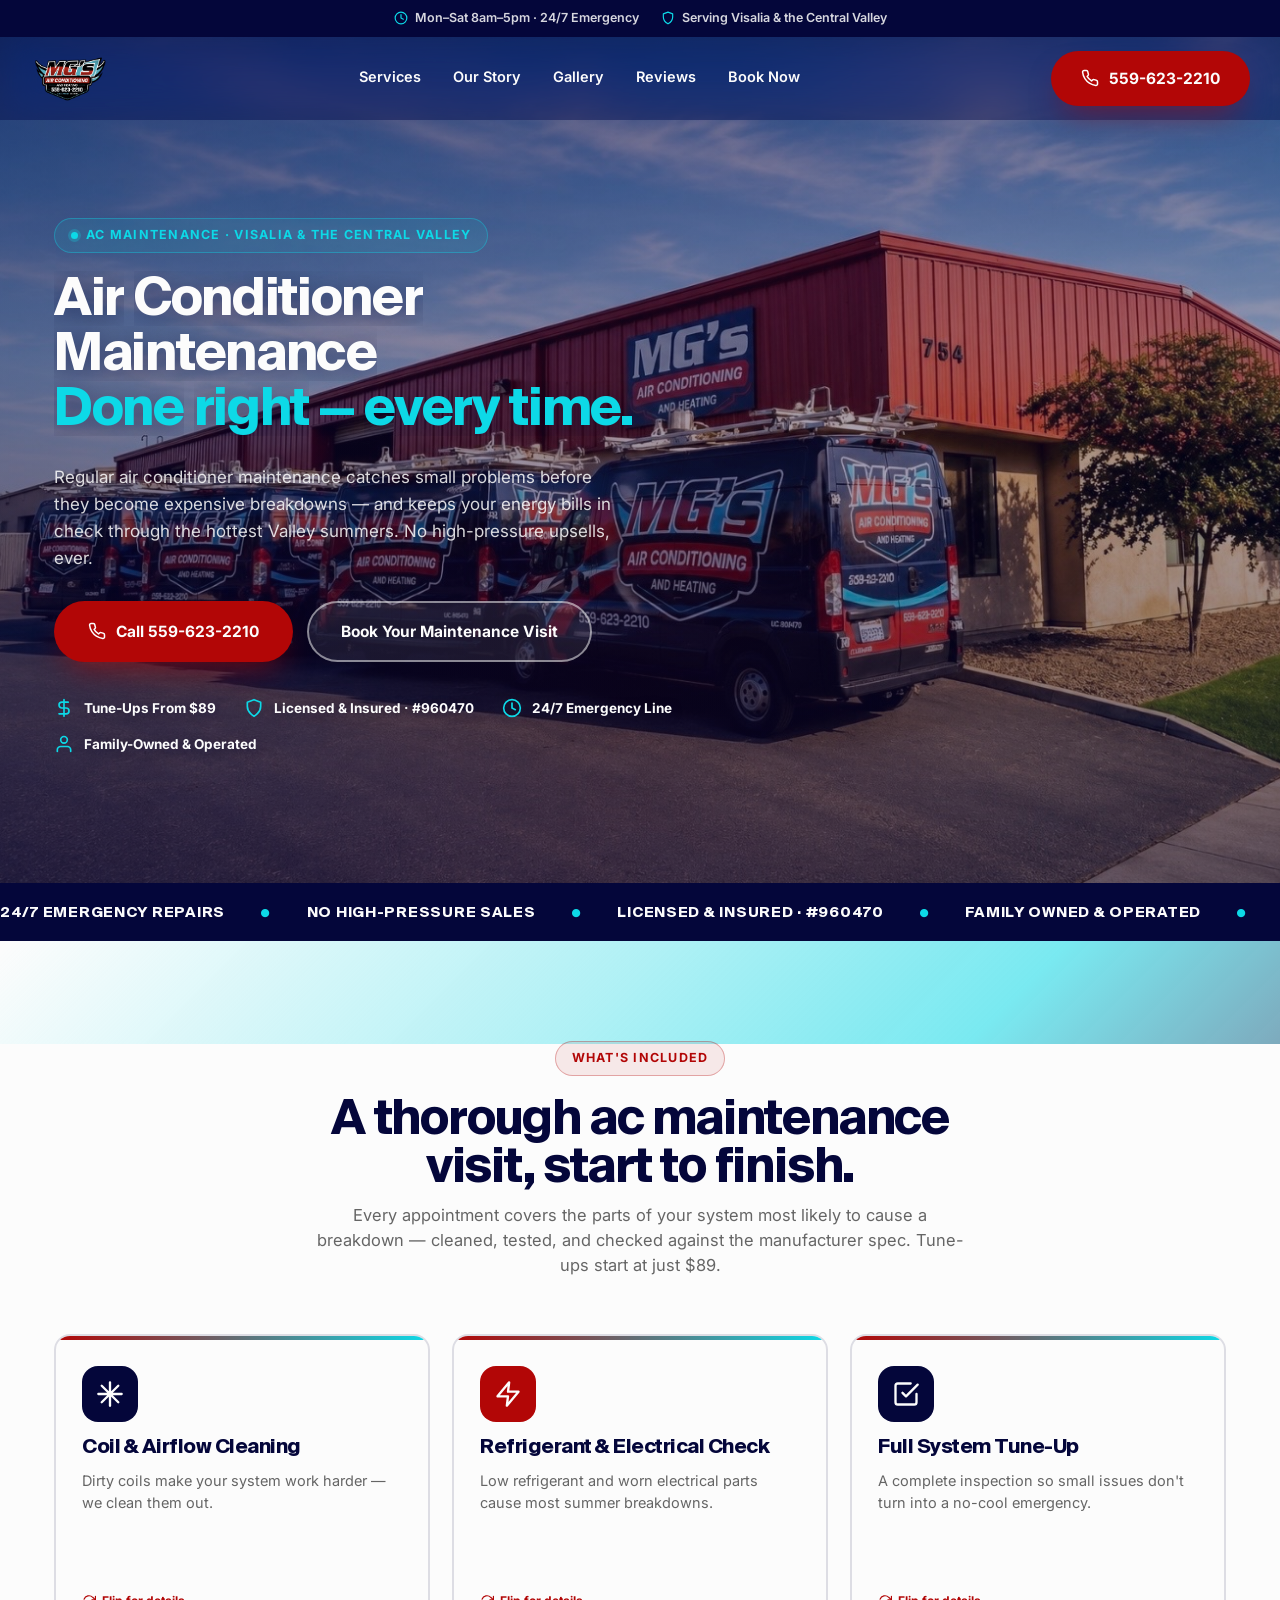
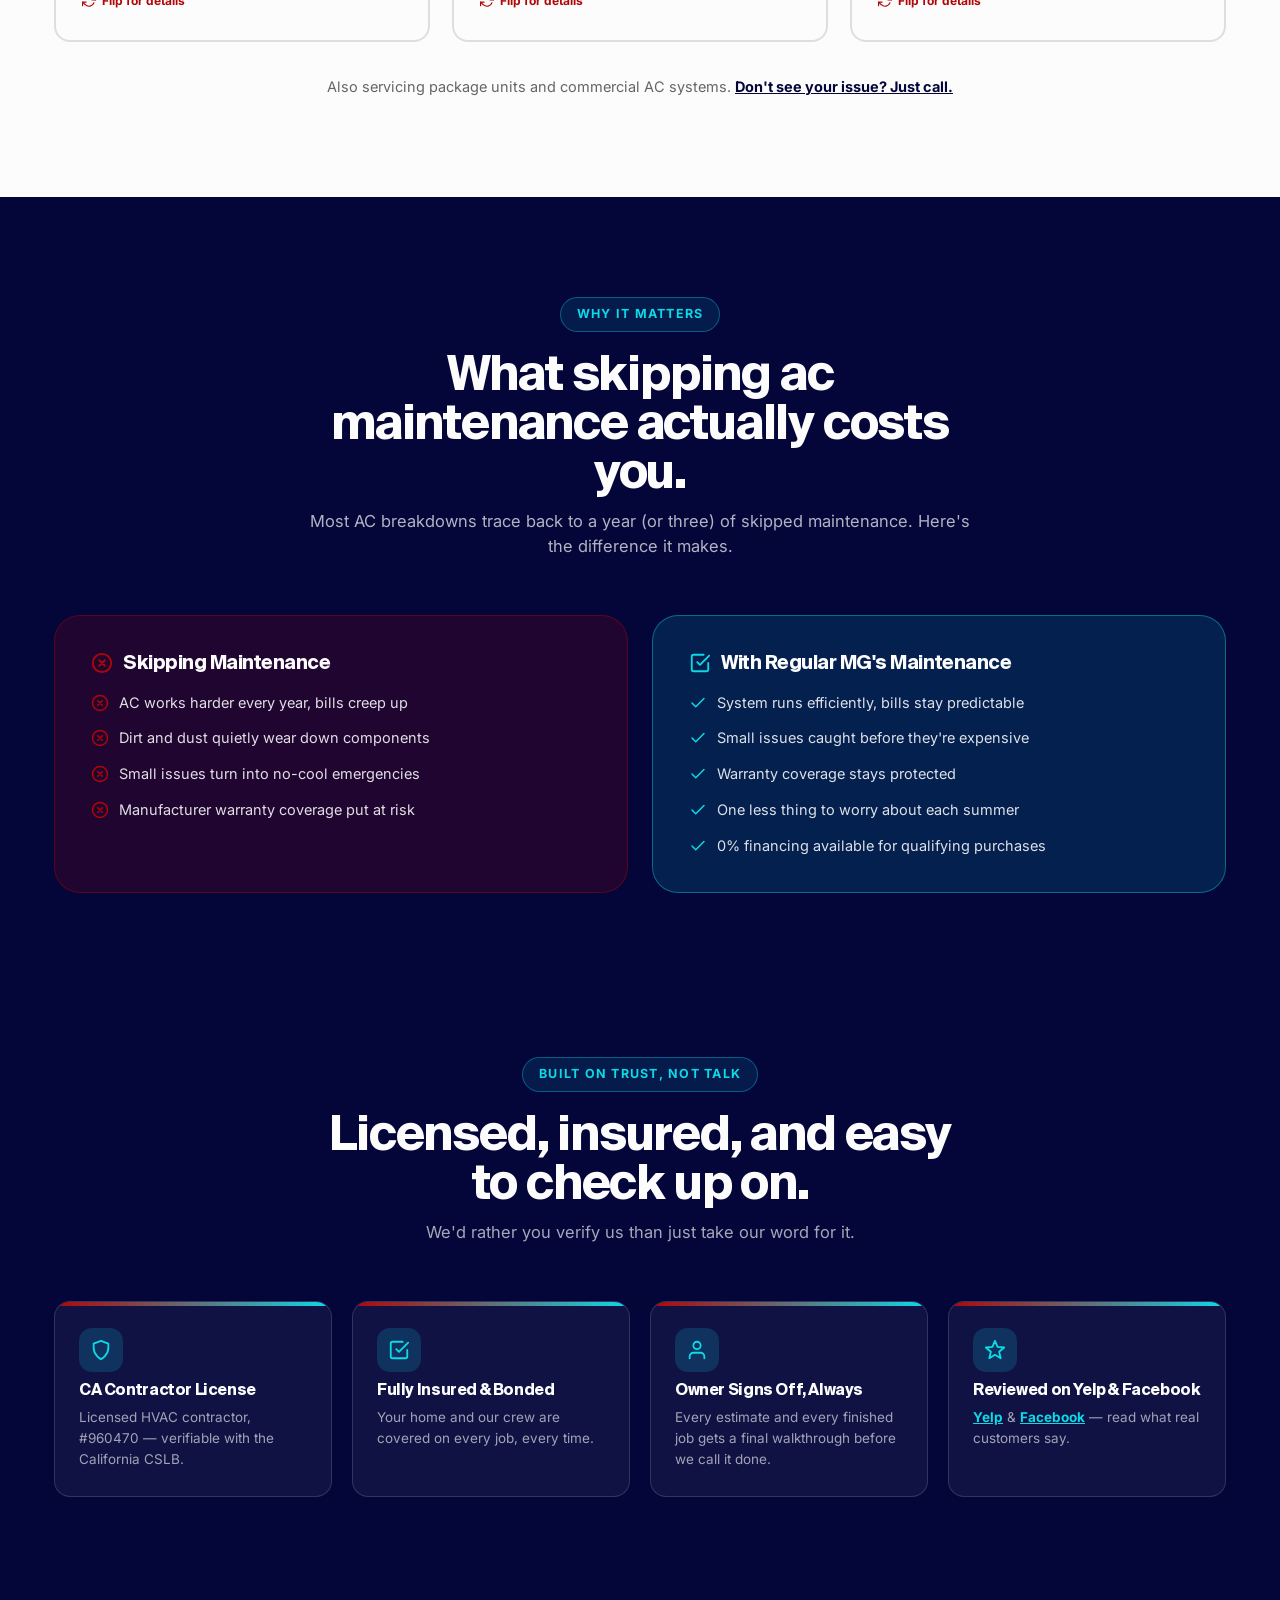
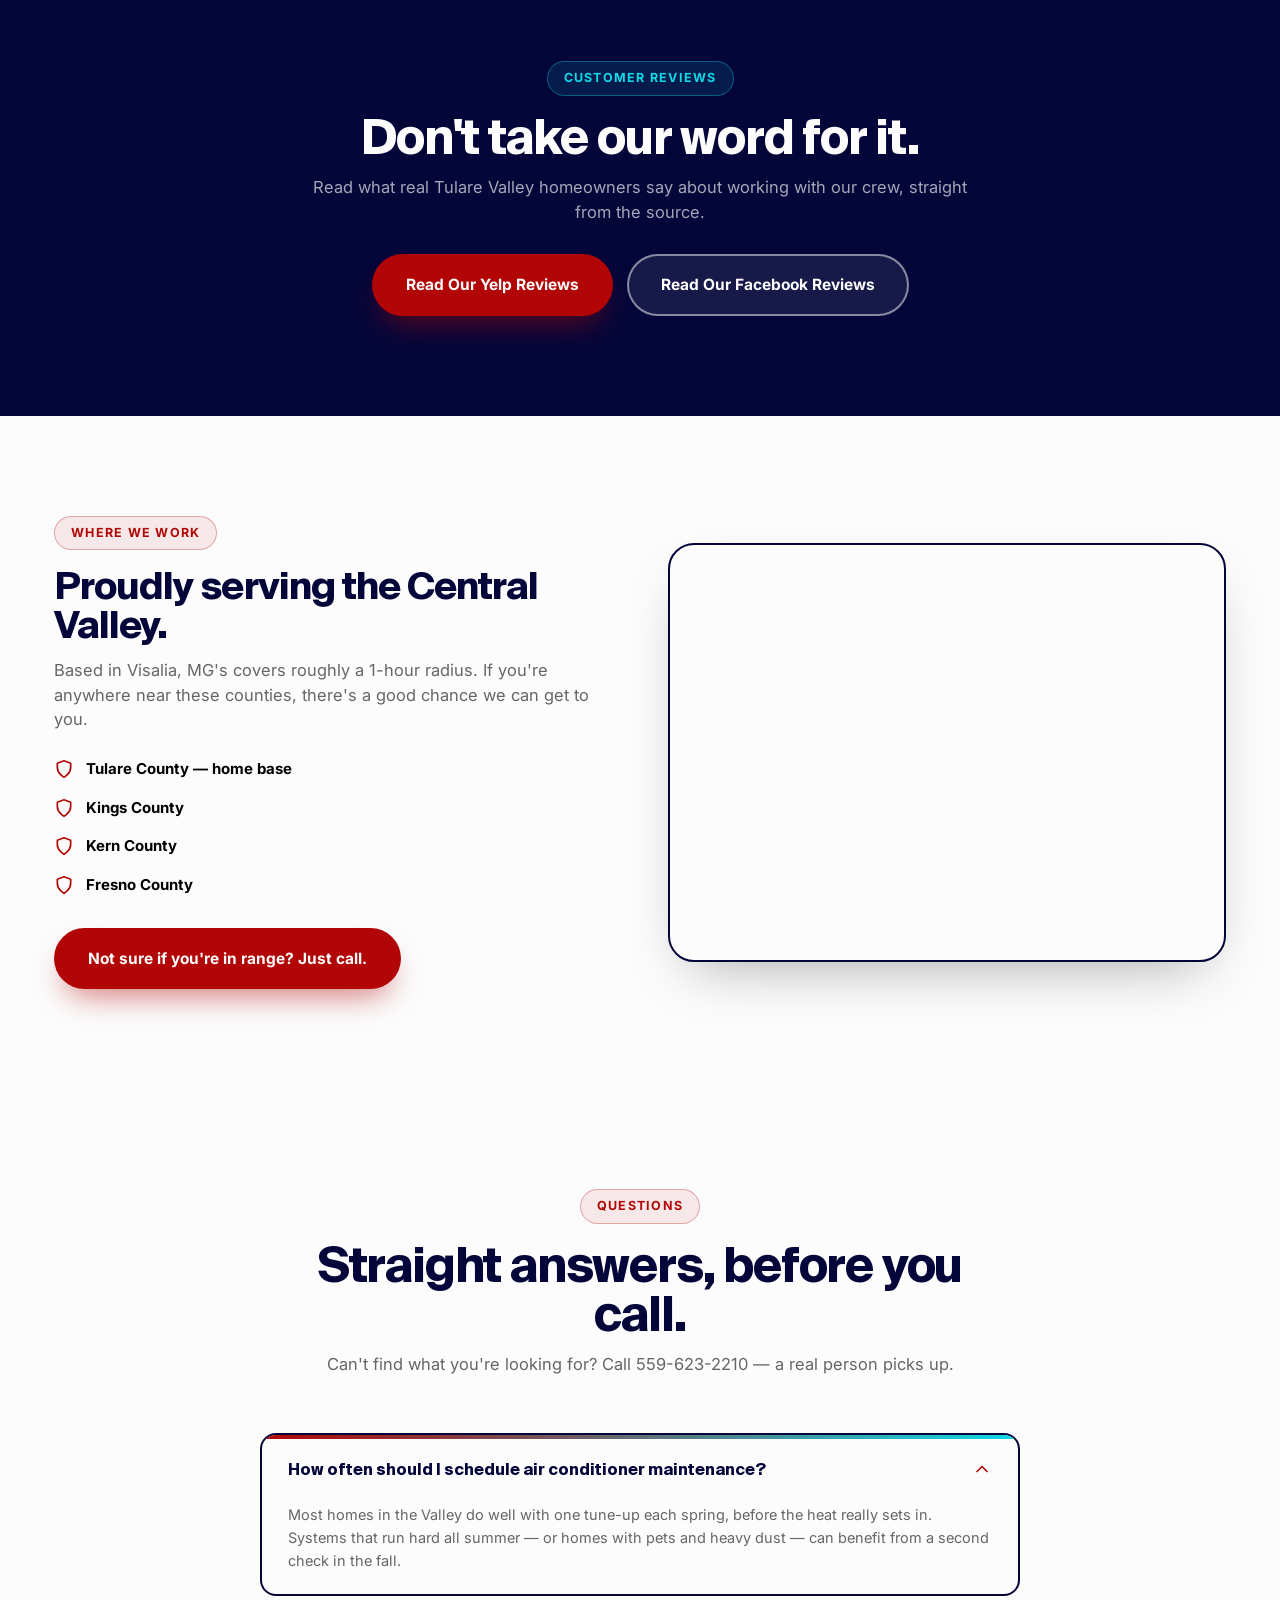
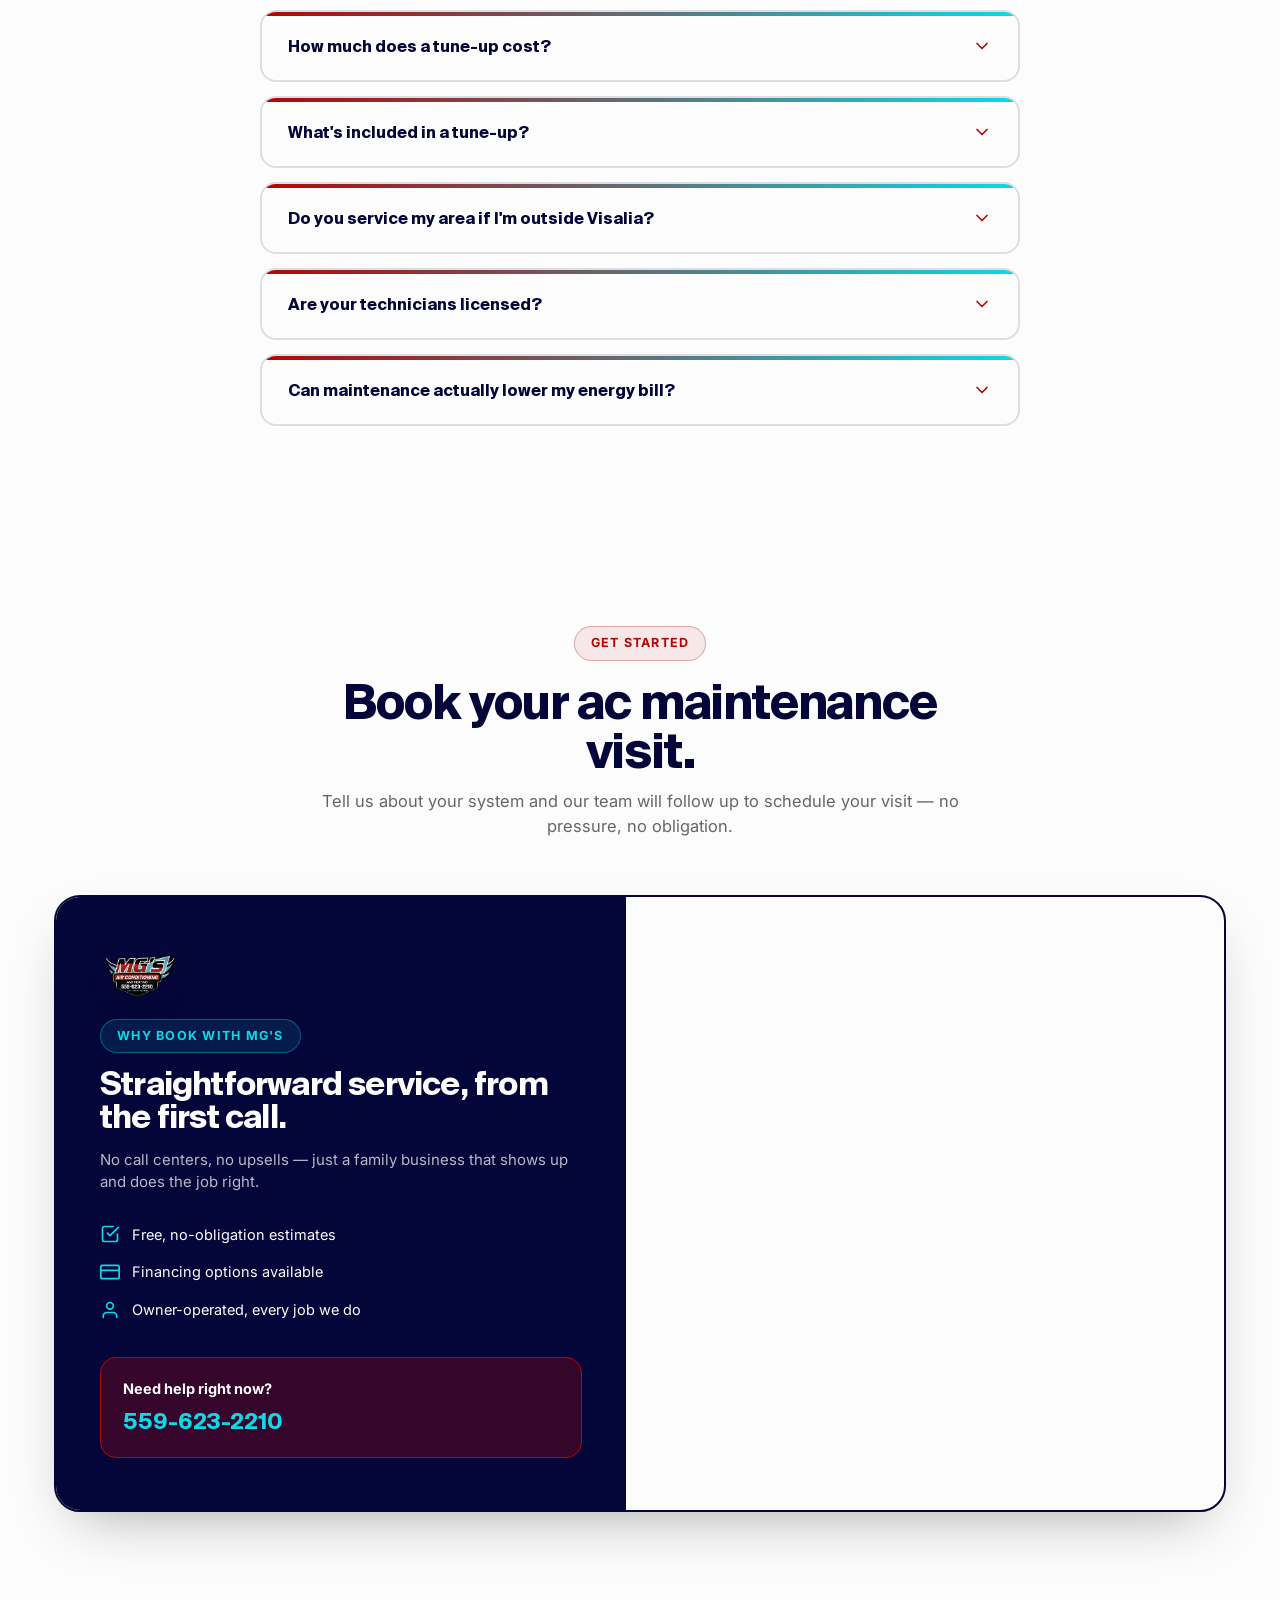
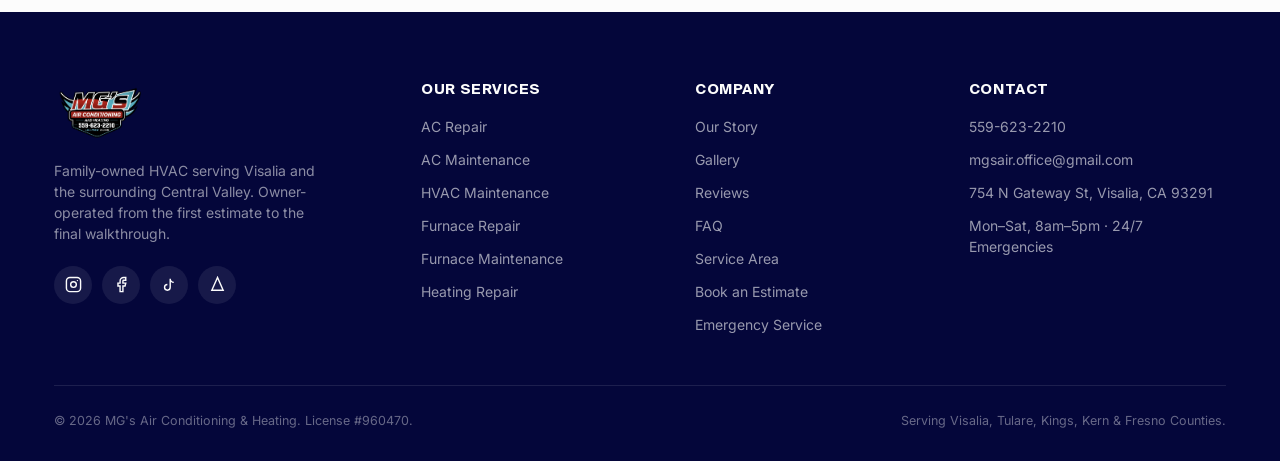
==== commit ac0c2ab5: "Remove custom cursor from all 6 LPs The mouseenter-based fix kept the cursor from freezing over ifra" ====
--- a/ac-maintenance/index.html
+++ b/ac-maintenance/index.html
@@ -44,7 +44,7 @@
 }
 </script>
 </head>
-<body>
+<body class="no-magic-cursor">
 <!-- Google Tag Manager (noscript) -->
 <noscript><iframe src="https://www.googletagmanager.com/ns.html?id=GTM-NZDNRL2B"
 height="0" width="0" style="display:none;visibility:hidden"></iframe></noscript>
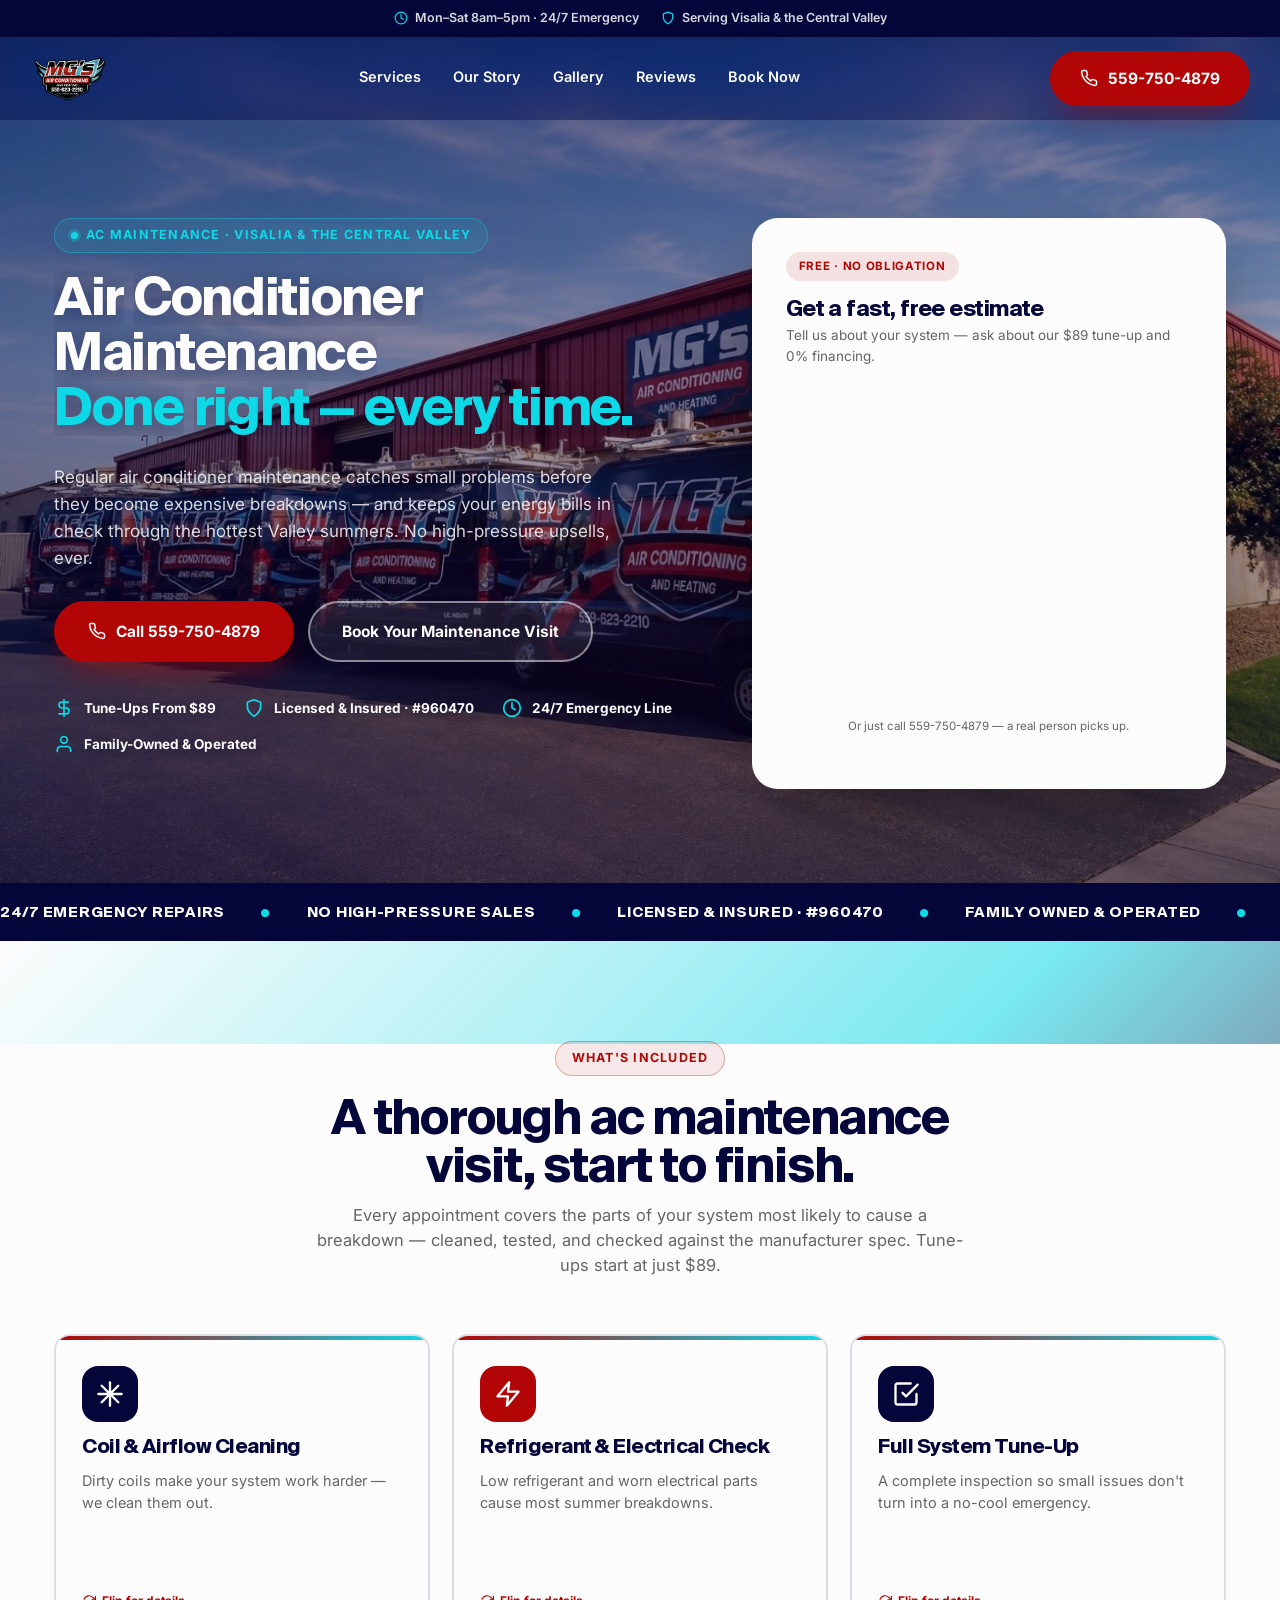
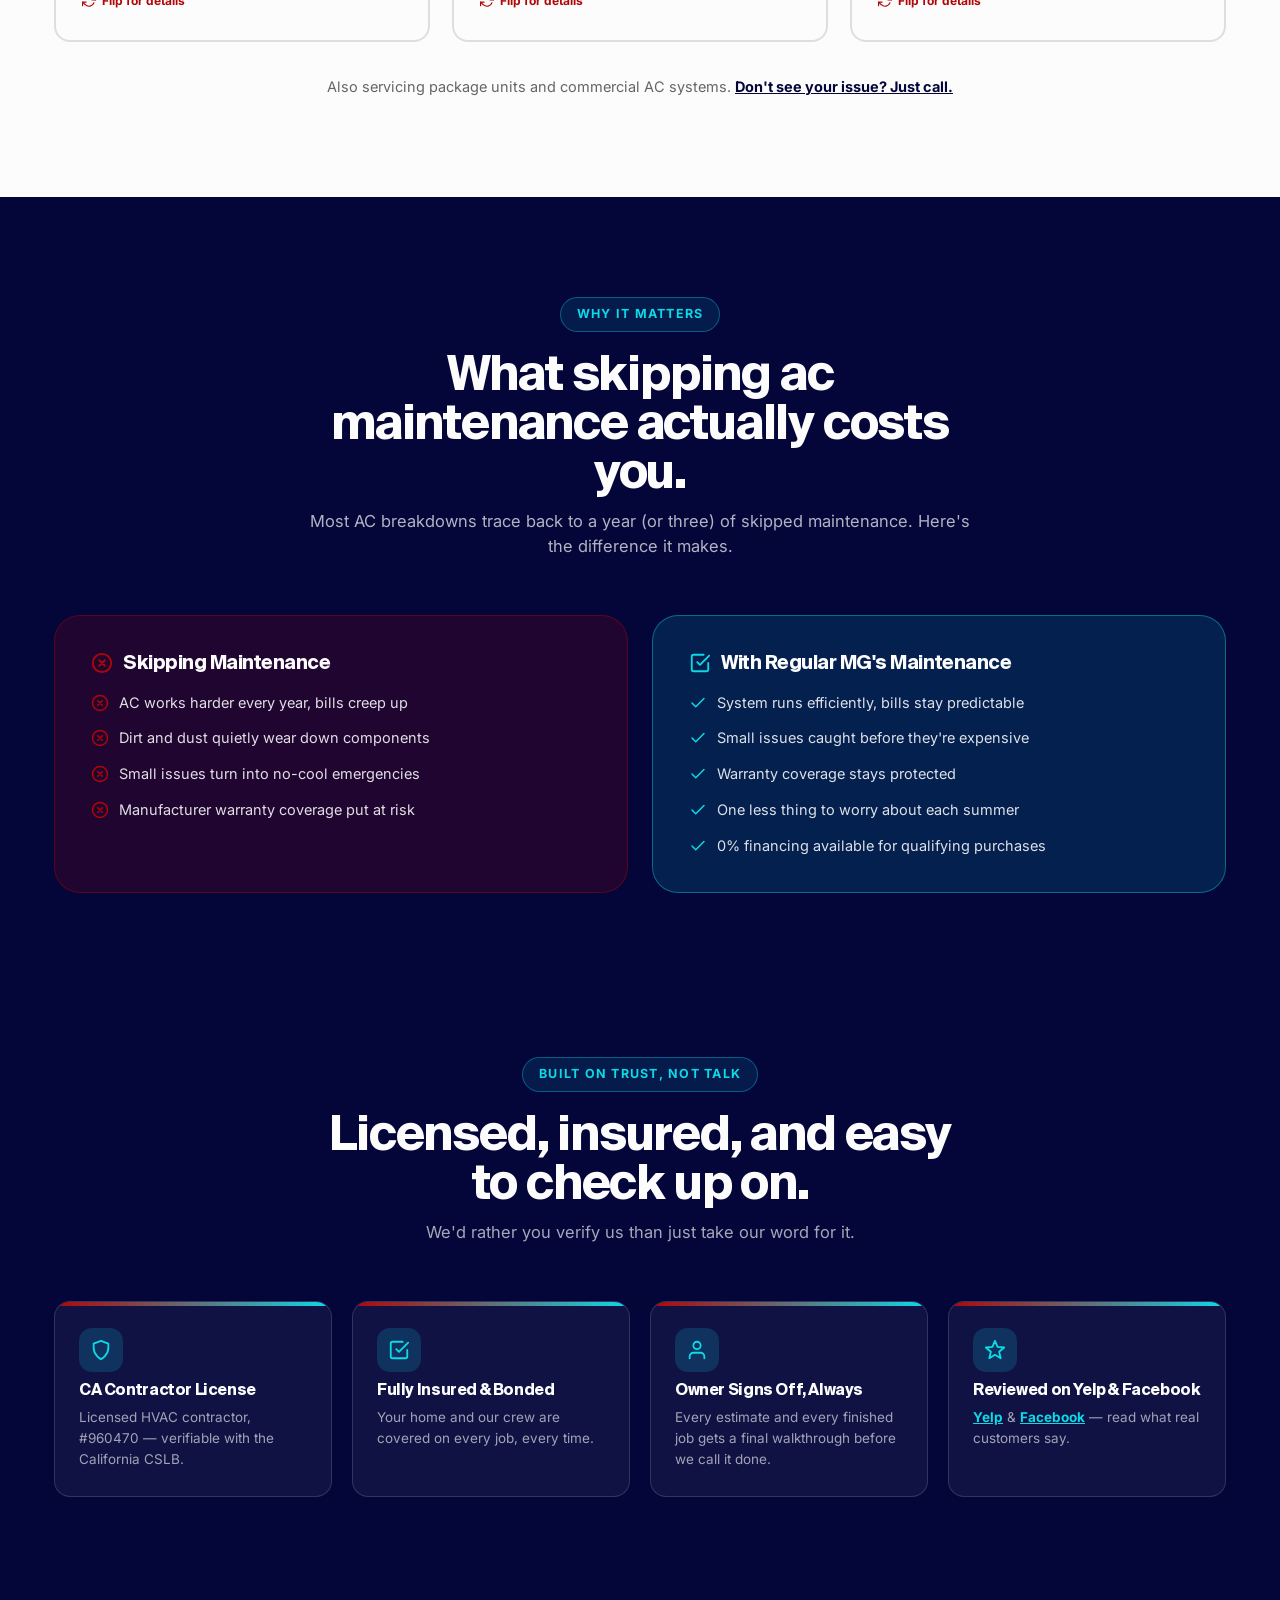
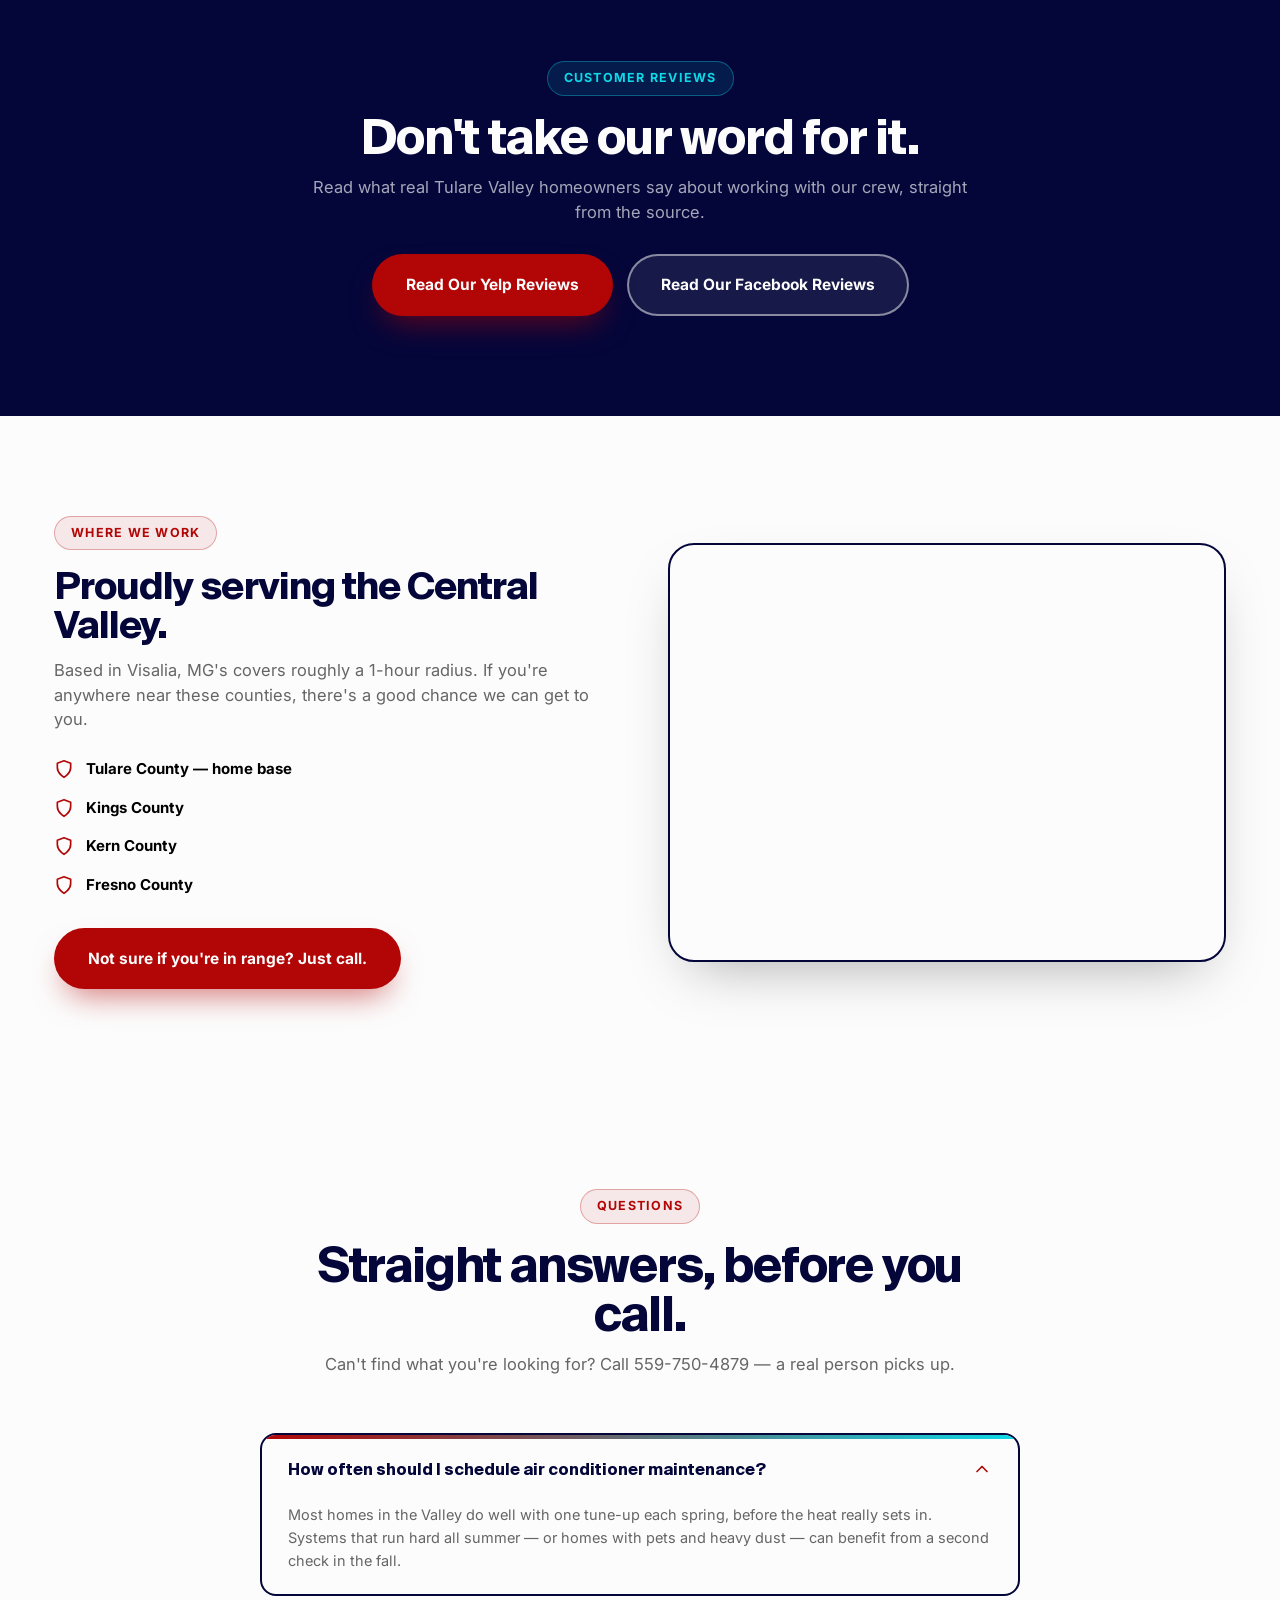
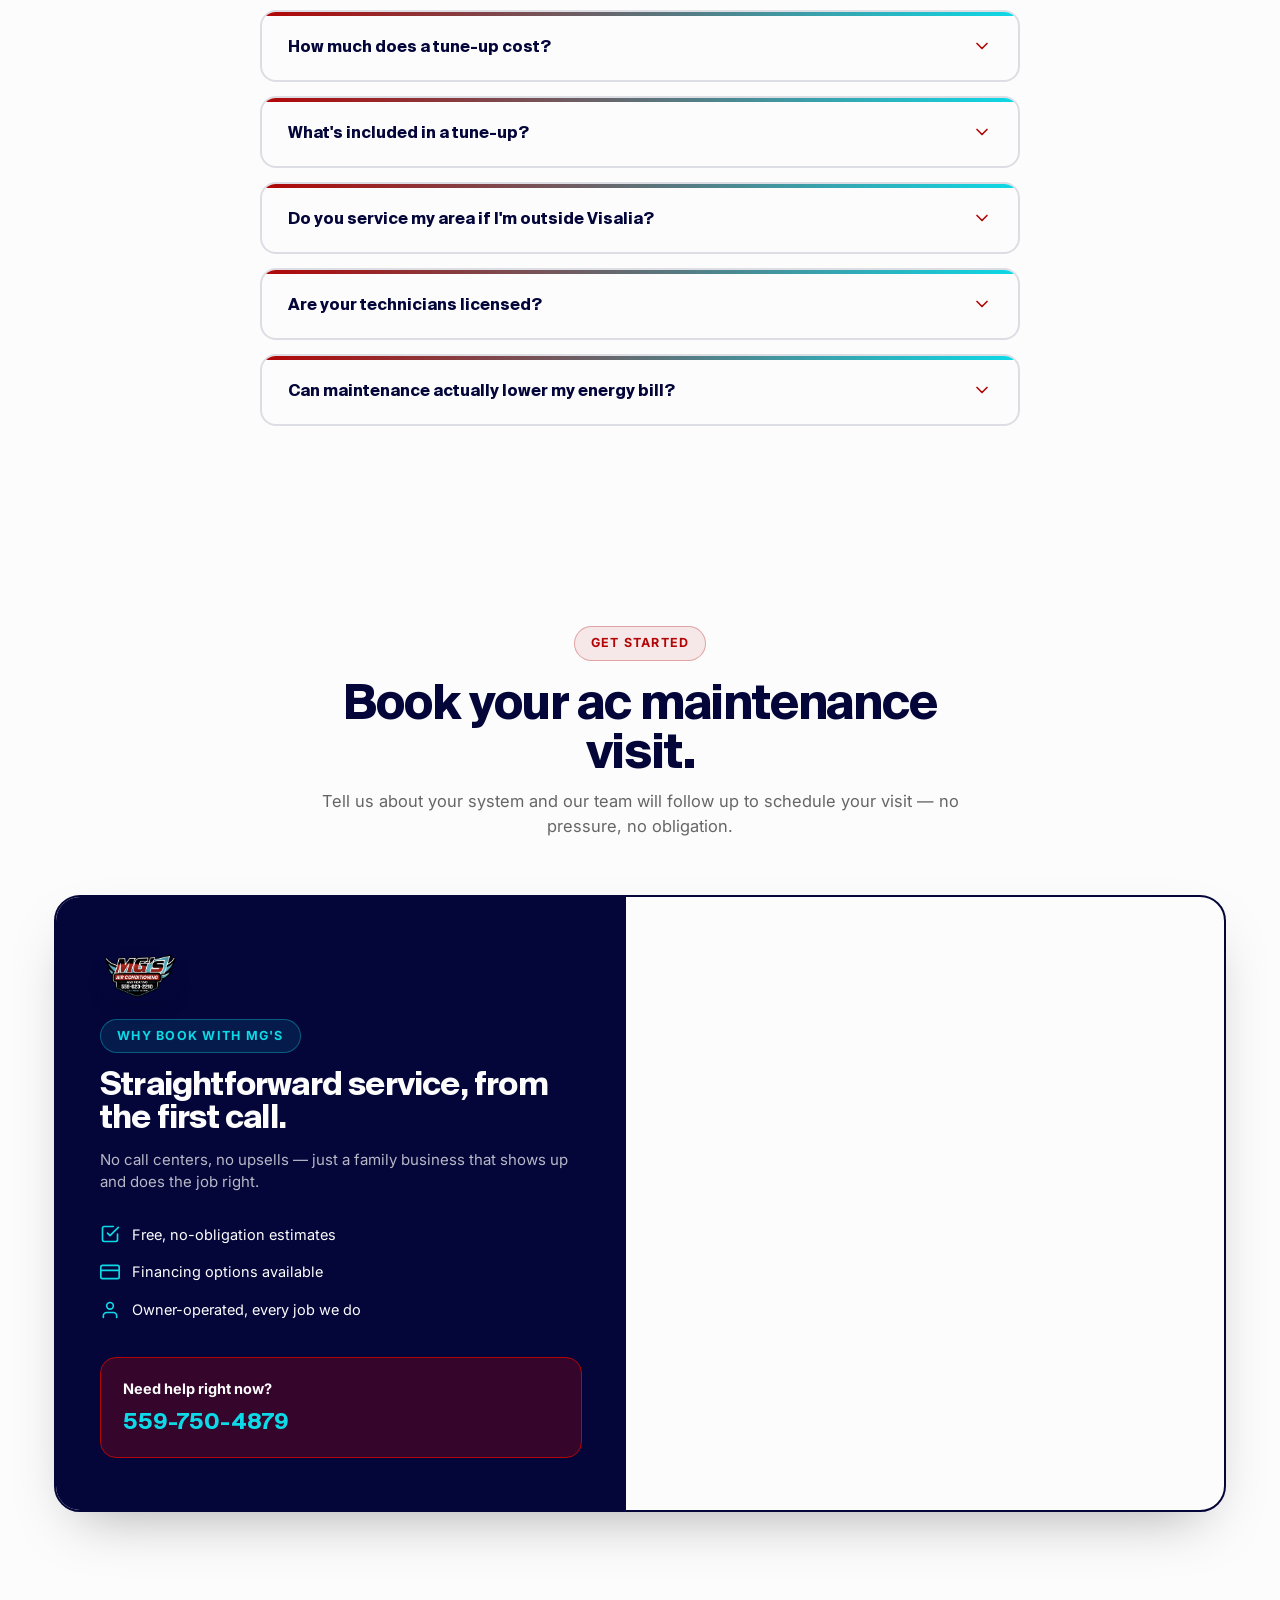
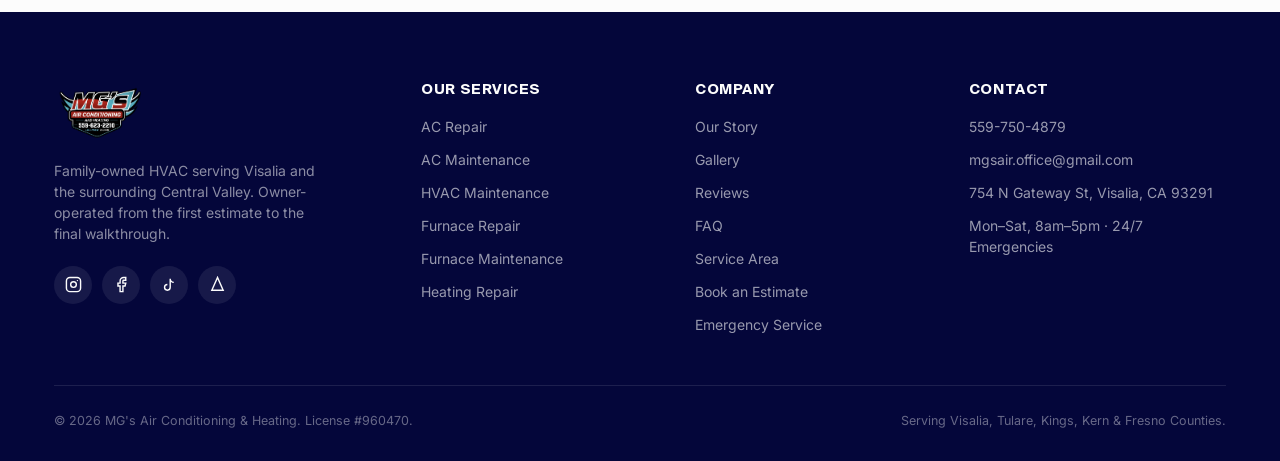
==== commit 2b9600ba: "Update LP phone number and remove cursor from thank-you page - Swap 559-623-2210 for 559-750-4879 ac" ====
--- a/ac-maintenance/index.html
+++ b/ac-maintenance/index.html
@@ -11,7 +11,7 @@
 <meta charset="UTF-8" />
 <meta name="viewport" content="width=device-width, initial-scale=1.0" />
 <title>Air Conditioner Maintenance in Visalia, CA | MG's Air Conditioning &amp; Heating</title>
-<meta name="description" content="Keep your AC running efficiently all summer. MG's offers professional air conditioner maintenance in Visalia and the Central Valley — no high-pressure upsells. Call 559-623-2210." />
+<meta name="description" content="Keep your AC running efficiently all summer. MG's offers professional air conditioner maintenance in Visalia and the Central Valley — no high-pressure upsells. Call 559-750-4879." />
 <link rel="canonical" href="https://www.mgsairheat.com/ac-maintenance/" />
 <meta property="og:type" content="website" />
 <meta property="og:title" content="Air Conditioner Maintenance in Visalia, CA | MG's Air Conditioning &amp; Heating" />
@@ -29,7 +29,7 @@
   "provider": {
     "@type": "HVACBusiness",
     "name": "MG's Air Conditioning & Heating",
-    "telephone": "+1-559-623-2210",
+    "telephone": "+1-559-750-4879",
     "url": "https://www.mgsairheat.com/",
     "address": {
       "@type": "PostalAddress",
@@ -79,9 +79,9 @@
     </nav>
 
     <div class="nav-cta">
-      <a href="tel:5596232210" class="btn btn-red btn-call">
+      <a href="tel:5597504879" class="btn btn-red btn-call">
         <svg viewBox="0 0 24 24" fill="none" stroke="currentColor" stroke-width="2" stroke-linecap="round" stroke-linejoin="round"><path d="M22 16.92v3a2 2 0 0 1-2.18 2 19.79 19.79 0 0 1-8.63-3.07 19.5 19.5 0 0 1-6-6 19.79 19.79 0 0 1-3.07-8.67A2 2 0 0 1 4.11 2h3a2 2 0 0 1 2 1.72c.127.96.361 1.903.7 2.81a2 2 0 0 1-.45 2.11L8.09 9.91a16 16 0 0 0 6 6l1.27-1.27a2 2 0 0 1 2.11-.45c.907.339 1.85.573 2.81.7A2 2 0 0 1 22 16.92z"/></svg>
-        559-623-2210
+        559-750-4879
       </a>
       <label for="nav-toggle" class="nav-toggle-label">
         <svg viewBox="0 0 24 24" fill="none" stroke="currentColor" stroke-width="2" stroke-linecap="round"><path d="M3 12h18M3 6h18M3 18h18"/></svg>
@@ -106,9 +106,9 @@
       </h1>
       <p class="load-fade" style="--ld:.6s; color:rgba(252,252,252,0.85); font-size:17px; line-height:1.6; max-width:560px; margin-bottom:28px;">Regular air conditioner maintenance catches small problems before they become expensive breakdowns &mdash; and keeps your energy bills in check through the hottest Valley summers. No high-pressure upsells, ever.</p>
       <div class="hero-actions load-fade" style="--ld:.85s">
-        <a href="tel:5596232210" class="btn btn-red">
+        <a href="tel:5597504879" class="btn btn-red">
           <svg viewBox="0 0 24 24" fill="none" stroke="currentColor" stroke-width="2" stroke-linecap="round" stroke-linejoin="round"><path d="M22 16.92v3a2 2 0 0 1-2.18 2 19.79 19.79 0 0 1-8.63-3.07 19.5 19.5 0 0 1-6-6 19.79 19.79 0 0 1-3.07-8.67A2 2 0 0 1 4.11 2h3a2 2 0 0 1 2 1.72c.127.96.361 1.903.7 2.81a2 2 0 0 1-.45 2.11L8.09 9.91a16 16 0 0 0 6 6l1.27-1.27a2 2 0 0 1 2.11-.45c.907.339 1.85.573 2.81.7A2 2 0 0 1 22 16.92z"/></svg>
-          Call 559-623-2210
+          Call 559-750-4879
         </a>
         <a href="#booking" class="btn btn-ghost">Book Your Maintenance Visit</a>
       </div>
@@ -145,7 +145,7 @@
           title="Form 0">
         </iframe>
       </div>
-      <p class="fine">Or just call 559-623-2210 &mdash; a real person picks up.</p>
+      <p class="fine">Or just call 559-750-4879 &mdash; a real person picks up.</p>
     </div>
   </div>
 </section>
@@ -194,7 +194,7 @@
                 <li>Airflow &amp; blower check</li>
               </ul>
             </div>
-            <a href="tel:5596232210" class="btn btn-ghost btn-sm">Call About This</a>
+            <a href="tel:5597504879" class="btn btn-ghost btn-sm">Call About This</a>
           </div>
         </div>
       </div>
@@ -216,7 +216,7 @@
                 <li>Capacitor &amp; contactor inspection</li>
               </ul>
             </div>
-            <a href="tel:5596232210" class="btn btn-ghost btn-sm">Call About This</a>
+            <a href="tel:5597504879" class="btn btn-ghost btn-sm">Call About This</a>
           </div>
         </div>
       </div>
@@ -238,14 +238,14 @@
                 <li>Written report with findings</li>
               </ul>
             </div>
-            <a href="tel:5596232210" class="btn btn-ghost btn-sm">Call About This</a>
-          </div>
-        </div>
-      </div>
-
-    </div>
-
-    <p class="services-note">Also servicing package units and commercial AC systems. <a href="tel:5596232210" style="color:var(--navy); font-weight:700; text-decoration:underline;">Don't see your issue? Just call.</a></p>
+            <a href="tel:5597504879" class="btn btn-ghost btn-sm">Call About This</a>
+          </div>
+        </div>
+      </div>
+
+    </div>
+
+    <p class="services-note">Also servicing package units and commercial AC systems. <a href="tel:5597504879" style="color:var(--navy); font-weight:700; text-decoration:underline;">Don't see your issue? Just call.</a></p>
   </div>
 </section>
 
@@ -347,7 +347,7 @@
         <div><svg viewBox="0 0 24 24" fill="none" stroke="currentColor" stroke-width="2" stroke-linecap="round" stroke-linejoin="round"><path d="M12 22s8-4.5 8-11.8V5l-8-3-8 3v5.2C4 17.5 12 22 12 22z"/></svg><span>Kern County</span></div>
         <div><svg viewBox="0 0 24 24" fill="none" stroke="currentColor" stroke-width="2" stroke-linecap="round" stroke-linejoin="round"><path d="M12 22s8-4.5 8-11.8V5l-8-3-8 3v5.2C4 17.5 12 22 12 22z"/></svg><span>Fresno County</span></div>
       </div>
-      <a href="tel:5596232210" class="btn btn-red">Not sure if you're in range? Just call.</a>
+      <a href="tel:5597504879" class="btn btn-red">Not sure if you're in range? Just call.</a>
     </div>
     <div class="area-map-embed reveal d1">
       <iframe
@@ -366,7 +366,7 @@
     <div class="section-head center reveal">
       <div class="eyebrow">Questions</div>
       <h2>Straight answers, before you call.</h2>
-      <p>Can't find what you're looking for? Call 559-623-2210 &mdash; a real person picks up.</p>
+      <p>Can't find what you're looking for? Call 559-750-4879 &mdash; a real person picks up.</p>
     </div>
     <div class="faq-list reveal">
       <details class="faq-item" open>
@@ -421,7 +421,7 @@
         </div>
         <div class="emergency-box">
           <strong>Need help right now?</strong>
-          <a href="tel:5596232210">559-623-2210</a>
+          <a href="tel:5597504879">559-750-4879</a>
         </div>
       </div>
 
@@ -491,14 +491,14 @@
           <li><a href="#faq">FAQ</a></li>
           <li><a href="#service-area">Service Area</a></li>
           <li><a href="#booking">Book an Estimate</a></li>
-          <li><a href="tel:5596232210">Emergency Service</a></li>
+          <li><a href="tel:5597504879">Emergency Service</a></li>
         </ul>
       </div>
 
       <div class="footer-col">
         <h4>Contact</h4>
         <ul>
-          <li><a href="tel:5596232210">559-623-2210</a></li>
+          <li><a href="tel:5597504879">559-750-4879</a></li>
           <li><a href="mailto:mgsair.office@gmail.com">mgsair.office@gmail.com</a></li>
           <li>754 N Gateway St, Visalia, CA 93291</li>
           <li>Mon&ndash;Sat, 8am&ndash;5pm &middot; 24/7 Emergencies</li>
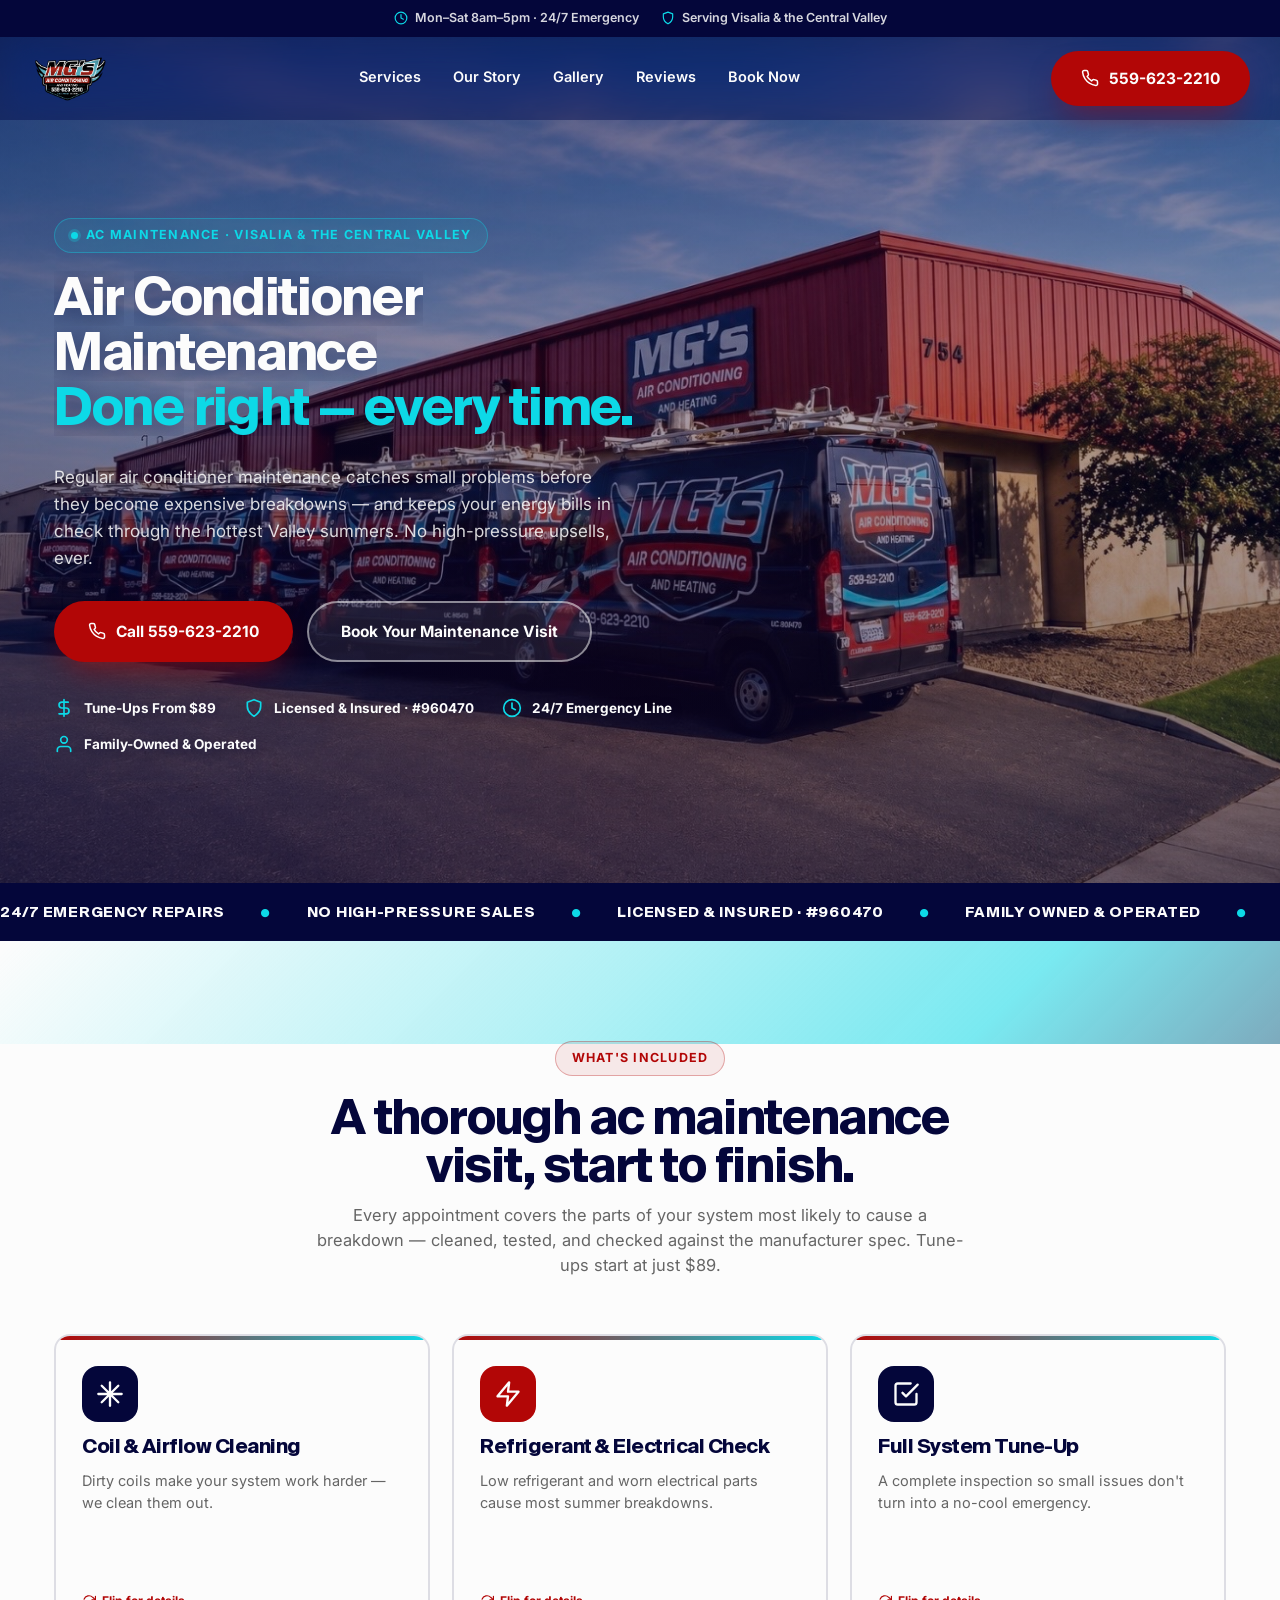
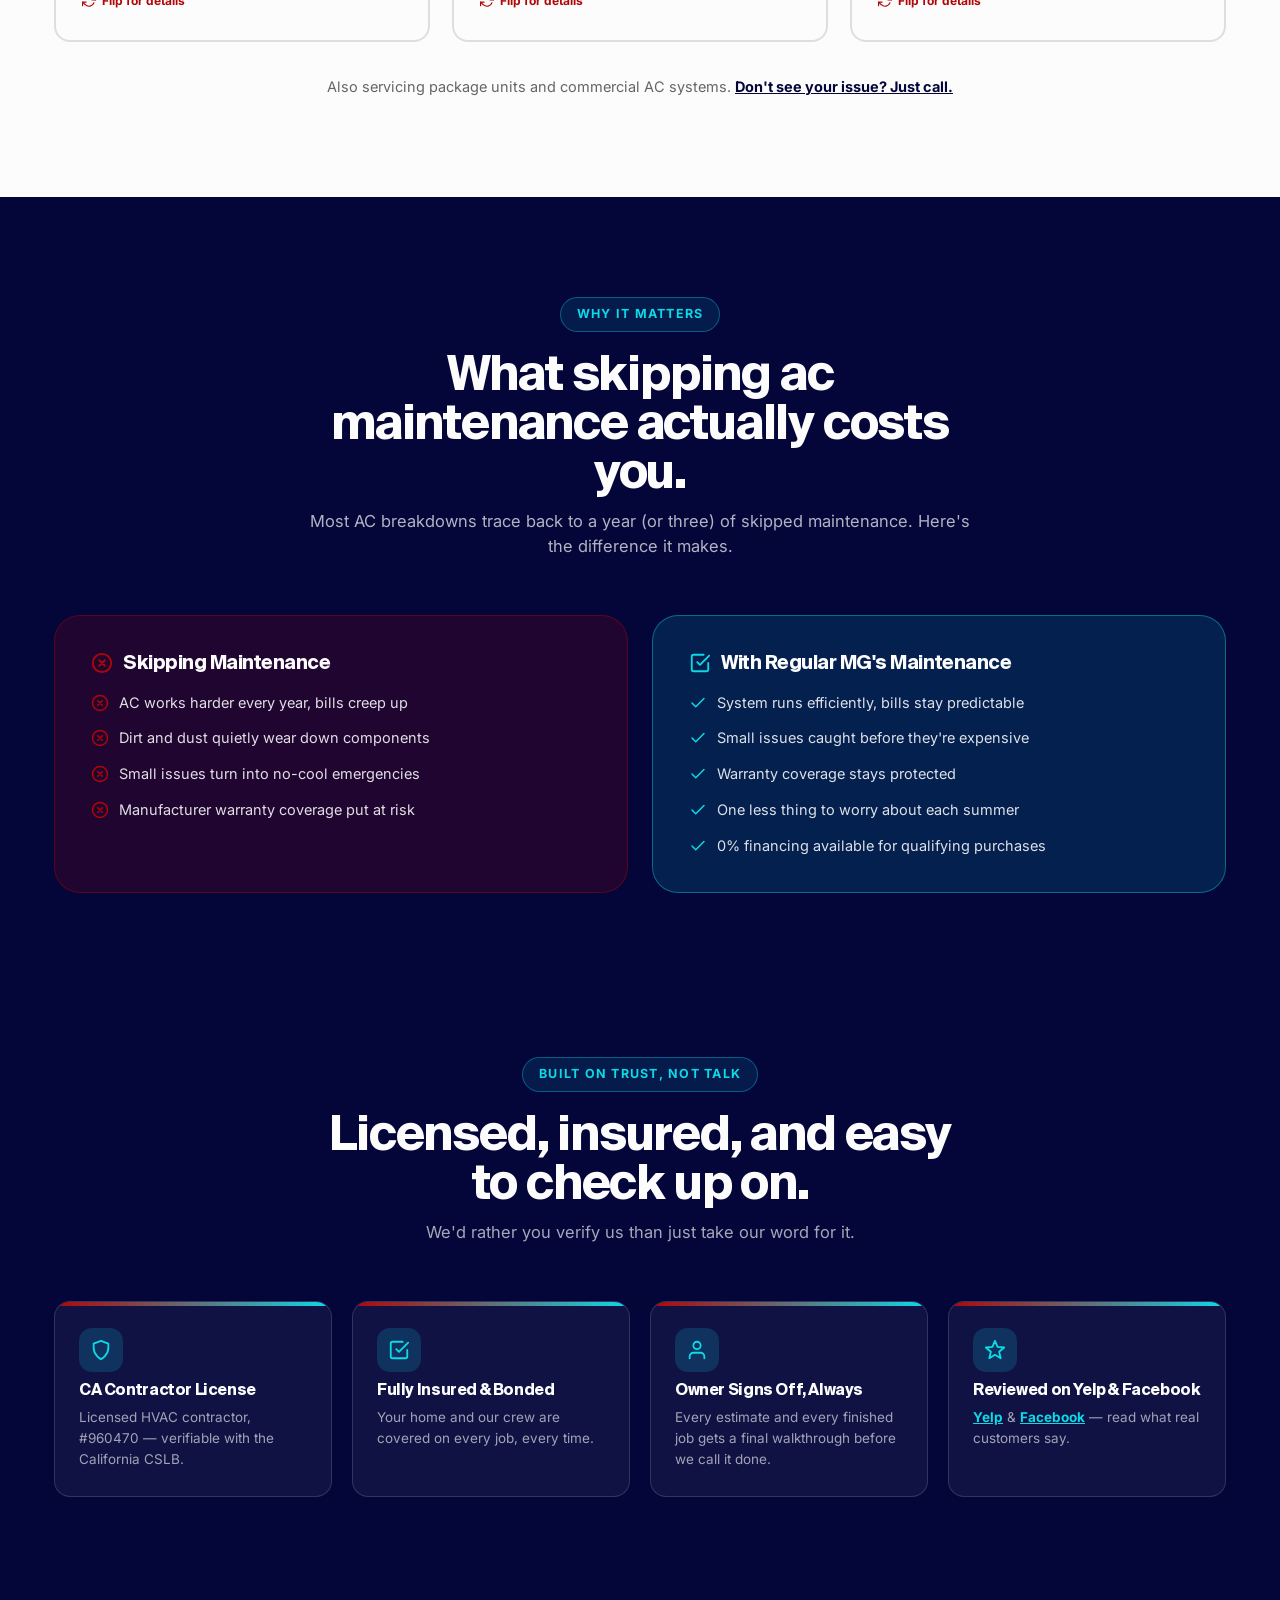
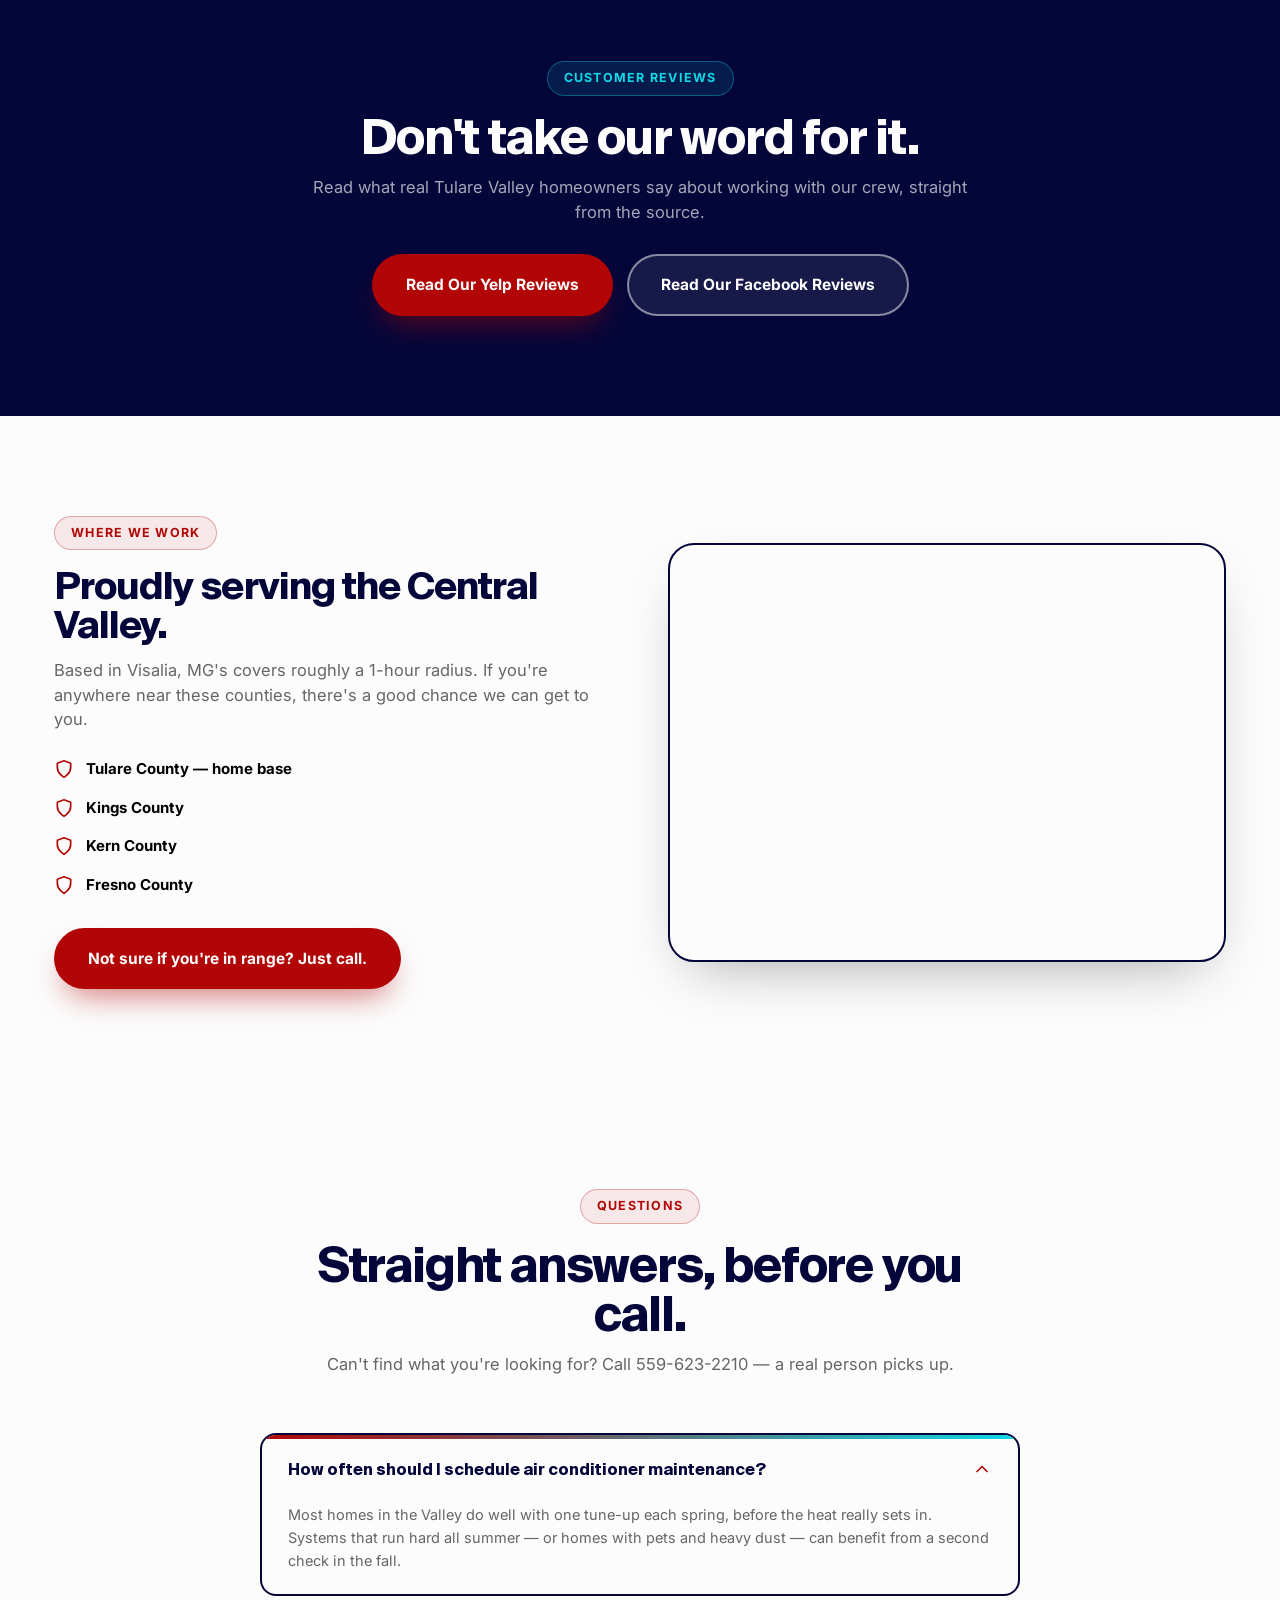
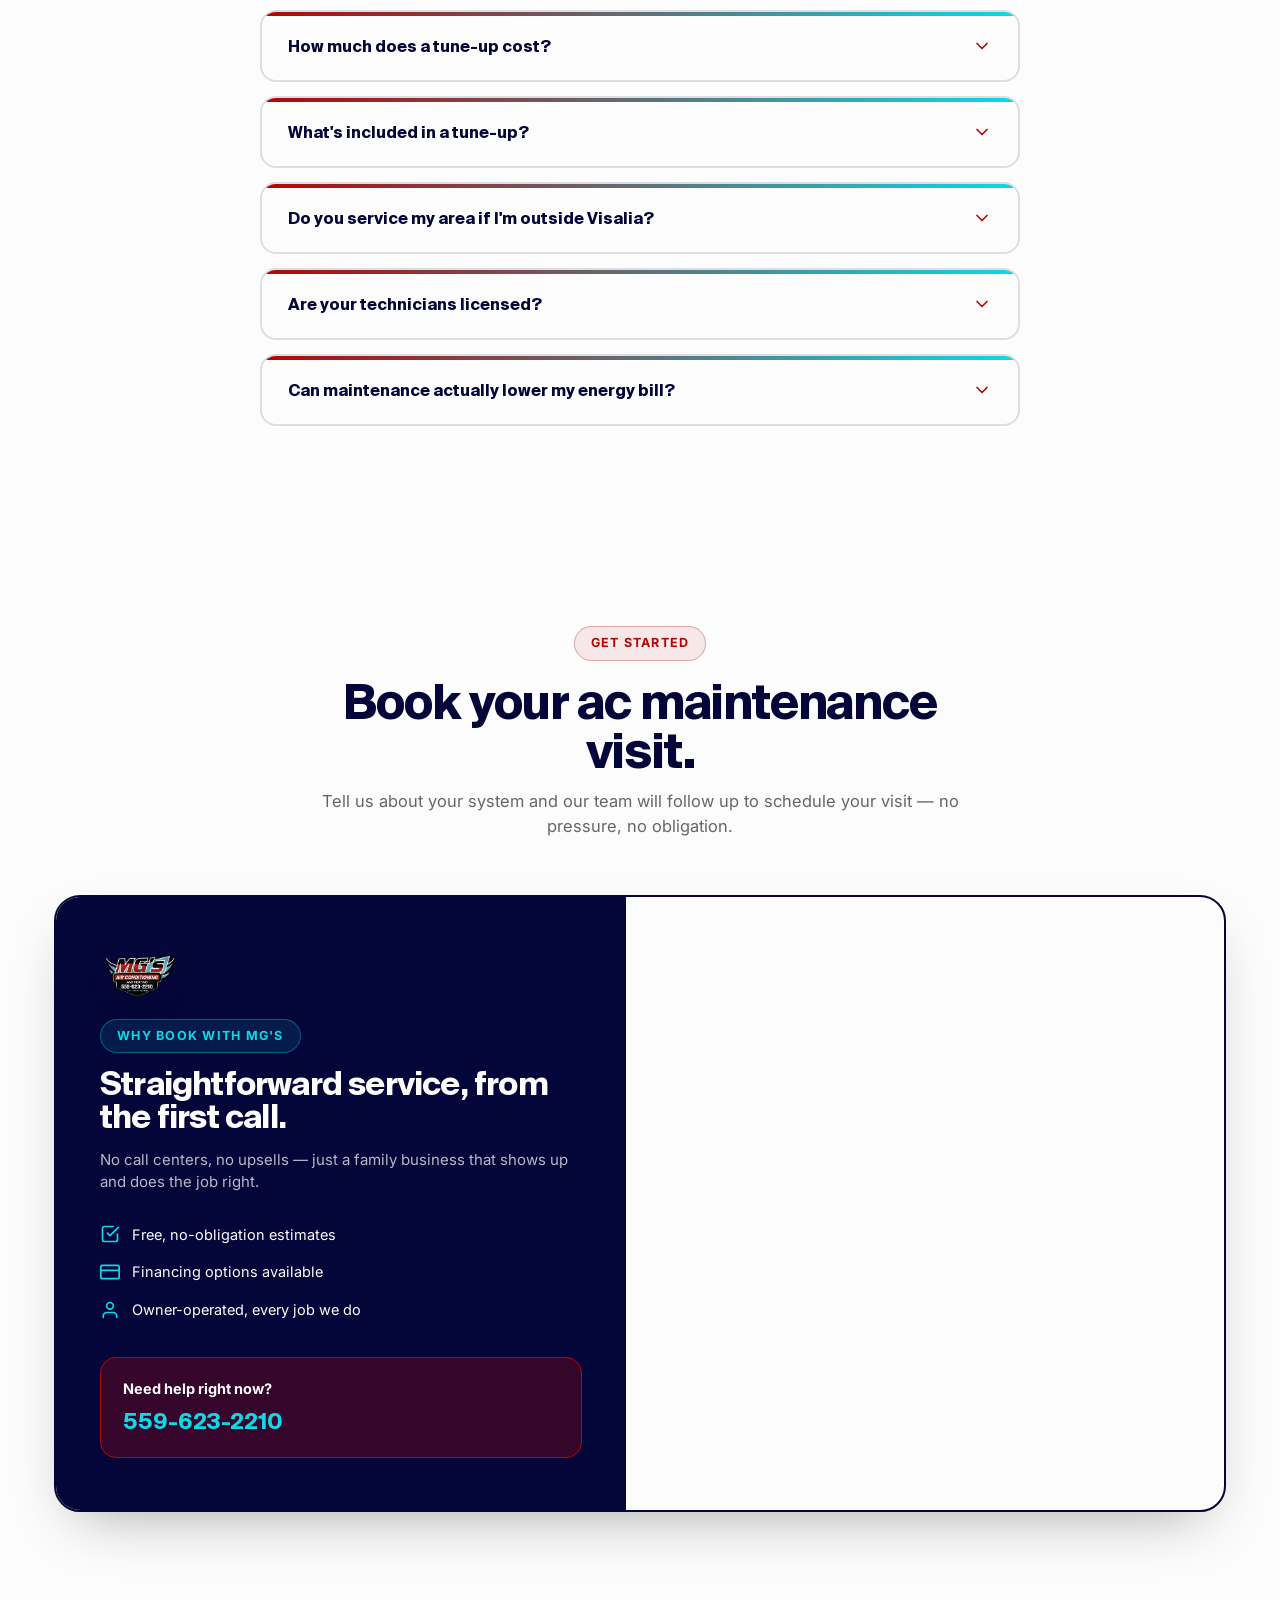
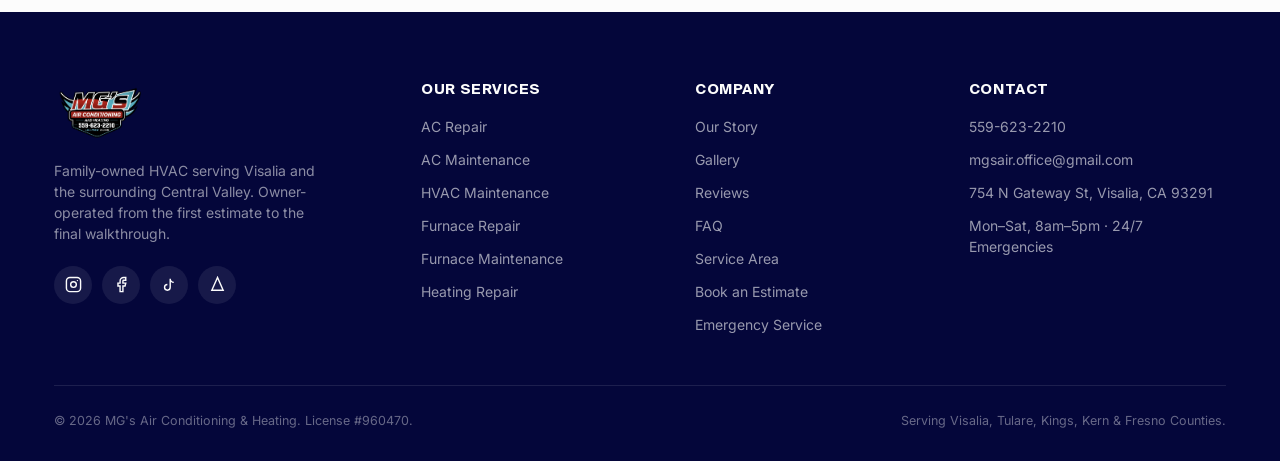
==== commit c9f0a407: "Update landing page call-tracking number to main business line Swap the Google Ads call-tracking num" ====
--- a/ac-maintenance/index.html
+++ b/ac-maintenance/index.html
@@ -11,7 +11,7 @@
 <meta charset="UTF-8" />
 <meta name="viewport" content="width=device-width, initial-scale=1.0" />
 <title>Air Conditioner Maintenance in Visalia, CA | MG's Air Conditioning &amp; Heating</title>
-<meta name="description" content="Keep your AC running efficiently all summer. MG's offers professional air conditioner maintenance in Visalia and the Central Valley — no high-pressure upsells. Call 559-750-4879." />
+<meta name="description" content="Keep your AC running efficiently all summer. MG's offers professional air conditioner maintenance in Visalia and the Central Valley — no high-pressure upsells. Call 559-623-2210." />
 <link rel="canonical" href="https://www.mgsairheat.com/ac-maintenance/" />
 <meta property="og:type" content="website" />
 <meta property="og:title" content="Air Conditioner Maintenance in Visalia, CA | MG's Air Conditioning &amp; Heating" />
@@ -29,7 +29,7 @@
   "provider": {
     "@type": "HVACBusiness",
     "name": "MG's Air Conditioning & Heating",
-    "telephone": "+1-559-750-4879",
+    "telephone": "+1-559-623-2210",
     "url": "https://www.mgsairheat.com/",
     "address": {
       "@type": "PostalAddress",
@@ -79,9 +79,9 @@
     </nav>
 
     <div class="nav-cta">
-      <a href="tel:5597504879" class="btn btn-red btn-call">
+      <a href="tel:5596232210" class="btn btn-red btn-call">
         <svg viewBox="0 0 24 24" fill="none" stroke="currentColor" stroke-width="2" stroke-linecap="round" stroke-linejoin="round"><path d="M22 16.92v3a2 2 0 0 1-2.18 2 19.79 19.79 0 0 1-8.63-3.07 19.5 19.5 0 0 1-6-6 19.79 19.79 0 0 1-3.07-8.67A2 2 0 0 1 4.11 2h3a2 2 0 0 1 2 1.72c.127.96.361 1.903.7 2.81a2 2 0 0 1-.45 2.11L8.09 9.91a16 16 0 0 0 6 6l1.27-1.27a2 2 0 0 1 2.11-.45c.907.339 1.85.573 2.81.7A2 2 0 0 1 22 16.92z"/></svg>
-        559-750-4879
+        559-623-2210
       </a>
       <label for="nav-toggle" class="nav-toggle-label">
         <svg viewBox="0 0 24 24" fill="none" stroke="currentColor" stroke-width="2" stroke-linecap="round"><path d="M3 12h18M3 6h18M3 18h18"/></svg>
@@ -106,9 +106,9 @@
       </h1>
       <p class="load-fade" style="--ld:.6s; color:rgba(252,252,252,0.85); font-size:17px; line-height:1.6; max-width:560px; margin-bottom:28px;">Regular air conditioner maintenance catches small problems before they become expensive breakdowns &mdash; and keeps your energy bills in check through the hottest Valley summers. No high-pressure upsells, ever.</p>
       <div class="hero-actions load-fade" style="--ld:.85s">
-        <a href="tel:5597504879" class="btn btn-red">
+        <a href="tel:5596232210" class="btn btn-red">
           <svg viewBox="0 0 24 24" fill="none" stroke="currentColor" stroke-width="2" stroke-linecap="round" stroke-linejoin="round"><path d="M22 16.92v3a2 2 0 0 1-2.18 2 19.79 19.79 0 0 1-8.63-3.07 19.5 19.5 0 0 1-6-6 19.79 19.79 0 0 1-3.07-8.67A2 2 0 0 1 4.11 2h3a2 2 0 0 1 2 1.72c.127.96.361 1.903.7 2.81a2 2 0 0 1-.45 2.11L8.09 9.91a16 16 0 0 0 6 6l1.27-1.27a2 2 0 0 1 2.11-.45c.907.339 1.85.573 2.81.7A2 2 0 0 1 22 16.92z"/></svg>
-          Call 559-750-4879
+          Call 559-623-2210
         </a>
         <a href="#booking" class="btn btn-ghost">Book Your Maintenance Visit</a>
       </div>
@@ -145,7 +145,7 @@
           title="Form 0">
         </iframe>
       </div>
-      <p class="fine">Or just call 559-750-4879 &mdash; a real person picks up.</p>
+      <p class="fine">Or just call 559-623-2210 &mdash; a real person picks up.</p>
     </div>
   </div>
 </section>
@@ -194,7 +194,7 @@
                 <li>Airflow &amp; blower check</li>
               </ul>
             </div>
-            <a href="tel:5597504879" class="btn btn-ghost btn-sm">Call About This</a>
+            <a href="tel:5596232210" class="btn btn-ghost btn-sm">Call About This</a>
           </div>
         </div>
       </div>
@@ -216,7 +216,7 @@
                 <li>Capacitor &amp; contactor inspection</li>
               </ul>
             </div>
-            <a href="tel:5597504879" class="btn btn-ghost btn-sm">Call About This</a>
+            <a href="tel:5596232210" class="btn btn-ghost btn-sm">Call About This</a>
           </div>
         </div>
       </div>
@@ -238,14 +238,14 @@
                 <li>Written report with findings</li>
               </ul>
             </div>
-            <a href="tel:5597504879" class="btn btn-ghost btn-sm">Call About This</a>
-          </div>
-        </div>
-      </div>
-
-    </div>
-
-    <p class="services-note">Also servicing package units and commercial AC systems. <a href="tel:5597504879" style="color:var(--navy); font-weight:700; text-decoration:underline;">Don't see your issue? Just call.</a></p>
+            <a href="tel:5596232210" class="btn btn-ghost btn-sm">Call About This</a>
+          </div>
+        </div>
+      </div>
+
+    </div>
+
+    <p class="services-note">Also servicing package units and commercial AC systems. <a href="tel:5596232210" style="color:var(--navy); font-weight:700; text-decoration:underline;">Don't see your issue? Just call.</a></p>
   </div>
 </section>
 
@@ -347,7 +347,7 @@
         <div><svg viewBox="0 0 24 24" fill="none" stroke="currentColor" stroke-width="2" stroke-linecap="round" stroke-linejoin="round"><path d="M12 22s8-4.5 8-11.8V5l-8-3-8 3v5.2C4 17.5 12 22 12 22z"/></svg><span>Kern County</span></div>
         <div><svg viewBox="0 0 24 24" fill="none" stroke="currentColor" stroke-width="2" stroke-linecap="round" stroke-linejoin="round"><path d="M12 22s8-4.5 8-11.8V5l-8-3-8 3v5.2C4 17.5 12 22 12 22z"/></svg><span>Fresno County</span></div>
       </div>
-      <a href="tel:5597504879" class="btn btn-red">Not sure if you're in range? Just call.</a>
+      <a href="tel:5596232210" class="btn btn-red">Not sure if you're in range? Just call.</a>
     </div>
     <div class="area-map-embed reveal d1">
       <iframe
@@ -366,7 +366,7 @@
     <div class="section-head center reveal">
       <div class="eyebrow">Questions</div>
       <h2>Straight answers, before you call.</h2>
-      <p>Can't find what you're looking for? Call 559-750-4879 &mdash; a real person picks up.</p>
+      <p>Can't find what you're looking for? Call 559-623-2210 &mdash; a real person picks up.</p>
     </div>
     <div class="faq-list reveal">
       <details class="faq-item" open>
@@ -421,7 +421,7 @@
         </div>
         <div class="emergency-box">
           <strong>Need help right now?</strong>
-          <a href="tel:5597504879">559-750-4879</a>
+          <a href="tel:5596232210">559-623-2210</a>
         </div>
       </div>
 
@@ -491,14 +491,14 @@
           <li><a href="#faq">FAQ</a></li>
           <li><a href="#service-area">Service Area</a></li>
           <li><a href="#booking">Book an Estimate</a></li>
-          <li><a href="tel:5597504879">Emergency Service</a></li>
+          <li><a href="tel:5596232210">Emergency Service</a></li>
         </ul>
       </div>
 
       <div class="footer-col">
         <h4>Contact</h4>
         <ul>
-          <li><a href="tel:5597504879">559-750-4879</a></li>
+          <li><a href="tel:5596232210">559-623-2210</a></li>
           <li><a href="mailto:mgsair.office@gmail.com">mgsair.office@gmail.com</a></li>
           <li>754 N Gateway St, Visalia, CA 93291</li>
           <li>Mon&ndash;Sat, 8am&ndash;5pm &middot; 24/7 Emergencies</li>
